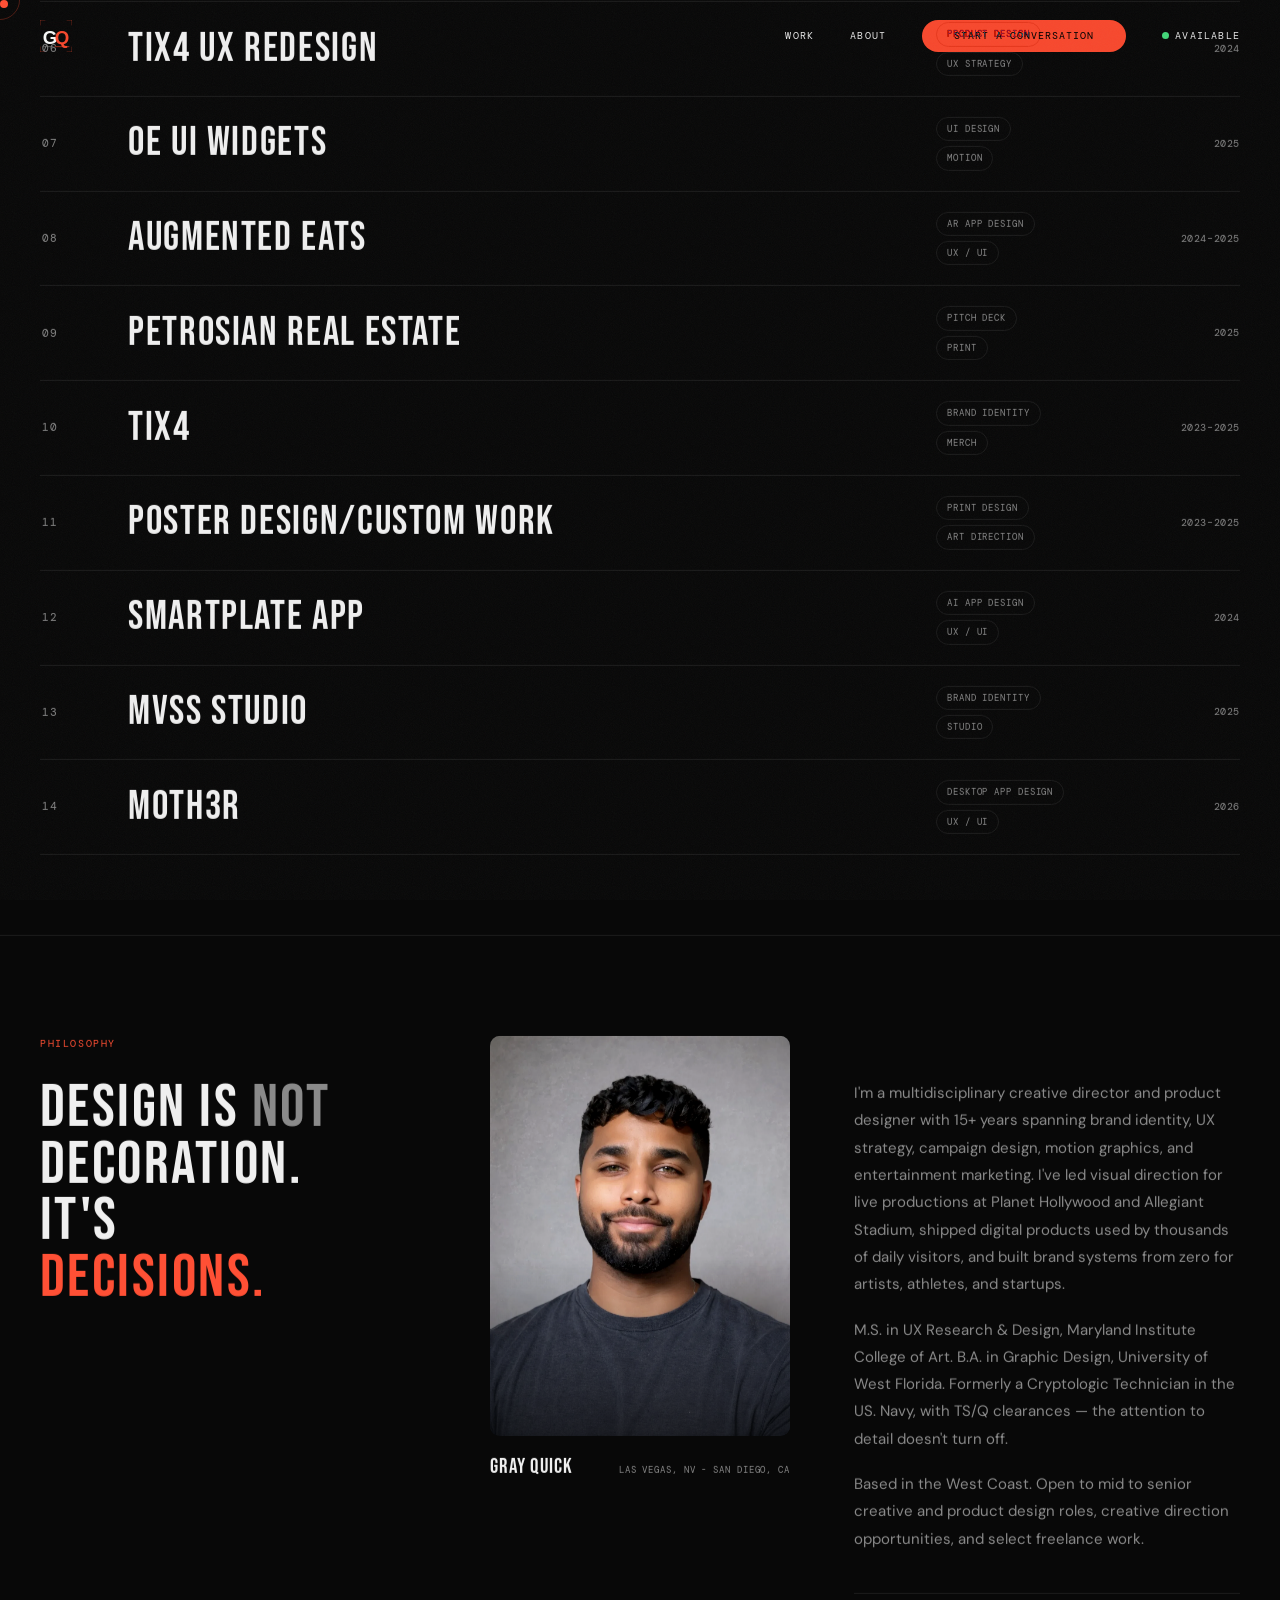
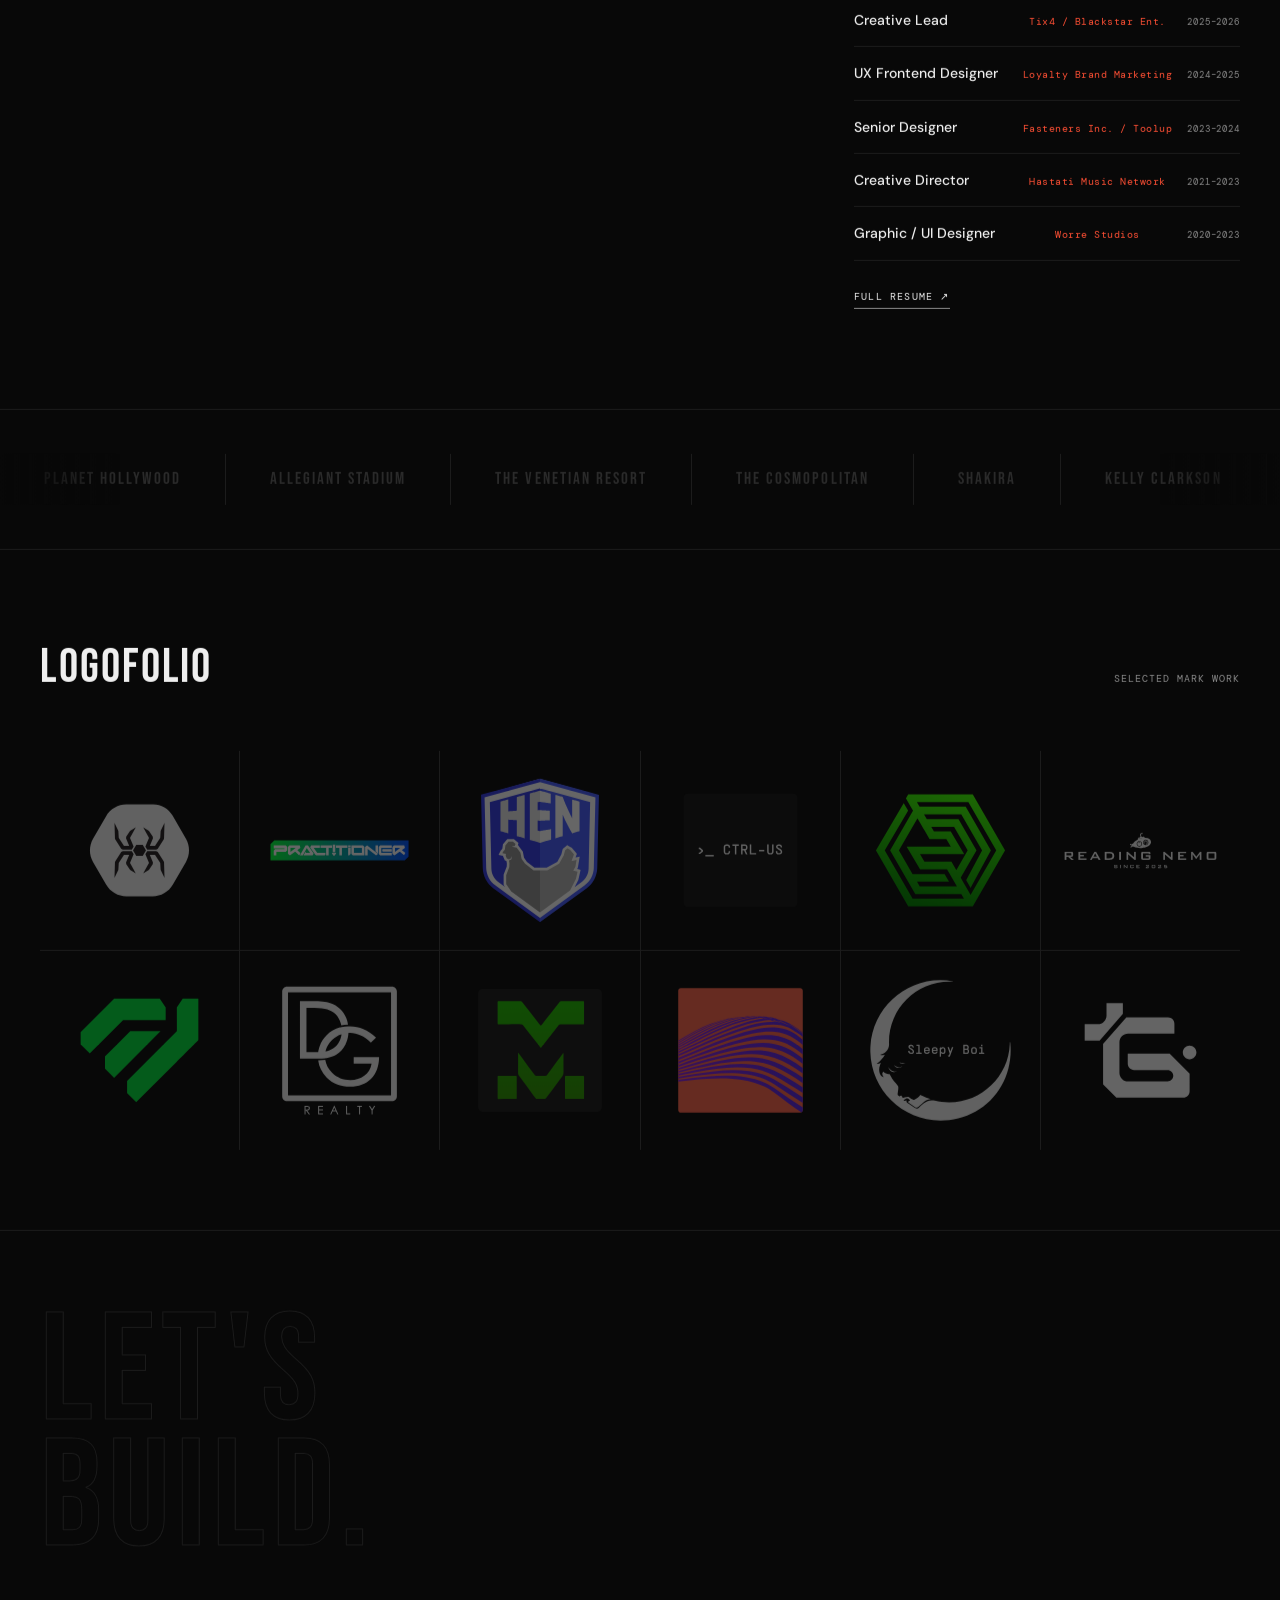
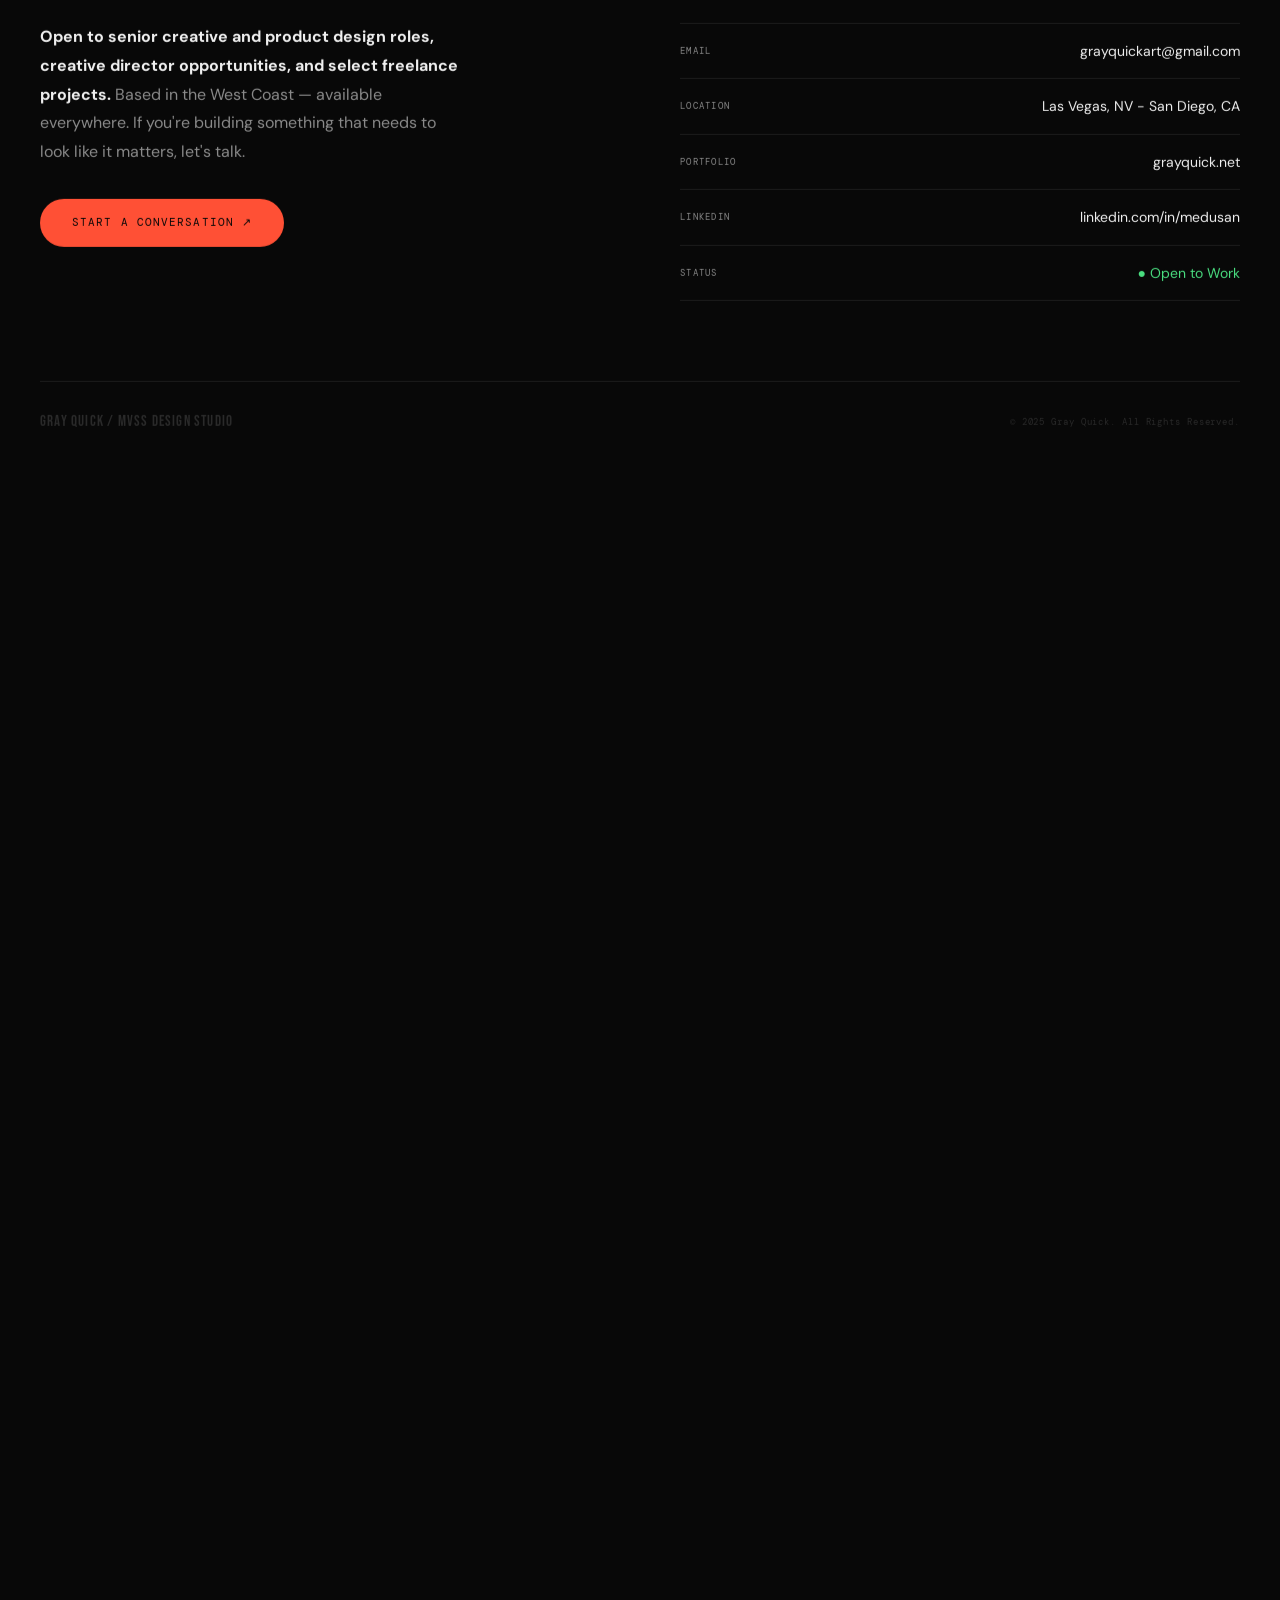
==== index.html @ 287cd8be "MOTH3R: add case study to UX/UI portfolio Adds MOTH3R (macOS desktop app, Electron + React) as work " ====
<!DOCTYPE html>
<html lang="en">

<head>
  <meta charset="UTF-8">
  <base href="/">
  <meta name="viewport" content="width=device-width, initial-scale=1.0">
  <title>Gray Quick — Product Designer · UX Strategy · Visual Systems</title>
  <meta name="description"
    content="Gray Quick is a multidisciplinary creative director and product designer based in Las Vegas. 15+ years building brand systems, digital experiences, and entertainment campaigns.">
  <meta property="og:title" content="Gray Quick — Product Designer · Creative Director">
  <meta property="og:description"
    content="Multidisciplinary creative director and product designer based in Las Vegas, NV - San Diego, CA. Brand systems, digital experiences, and entertainment campaigns.">
  <meta property="og:type" content="website">
  <meta property="og:url" content="https://grayquick.net/">
  <meta property="og:image" content="https://grayquick.net/assets/images/ogimage.png">
  <meta property="og:image:width" content="1200">
  <meta property="og:image:height" content="630">
  <meta name="twitter:card" content="summary_large_image">
  <meta name="twitter:image" content="https://grayquick.net/assets/images/ogimage.png">
  <script async src="https://t.contentsquare.net/uxa/74665bc162051.js"></script>
  <!-- Google tag (gtag.js) -->
  <script async src="https://www.googletagmanager.com/gtag/js?id=G-331PKQEN64"></script>
  <script>
    window.dataLayer = window.dataLayer || [];
    function gtag() { dataLayer.push(arguments); }
    gtag('js', new Date());
    gtag('config', 'G-331PKQEN64');
  </script>
  <link rel="preconnect" href="https://fonts.googleapis.com">
  <link rel="preconnect" href="https://fonts.gstatic.com" crossorigin>
  <link rel="preload" href="https://fonts.gstatic.com/s/bebasneue/v16/JTUSjIg69CK48gW7PXooxW5rygbi49c.woff2" as="font" type="font/woff2" crossorigin>
  <link rel="preload" href="https://fonts.gstatic.com/s/dmsans/v15/rP2Fp2ywxg089UriCZ2IHTWEBlw.woff2" as="font" type="font/woff2" crossorigin>
  <link rel="preload"
    href="https://fonts.googleapis.com/css2?family=Bebas+Neue&family=DM+Mono:wght@300;400;500&family=DM+Sans:opsz,wght@9..40,300;9..40,400;9..40,500&display=swap"
    as="style" onload="this.onload=null;this.rel='stylesheet'">
  <noscript>
    <link rel="stylesheet"
      href="https://fonts.googleapis.com/css2?family=Bebas+Neue&family=DM+Mono:wght@300;400;500&family=DM+Sans:opsz,wght@9..40,300;9..40,400;9..40,500&display=swap">
  </noscript>
  <link rel="stylesheet" href="styles.css">
  <link rel="icon" href="assets/favicon.svg" type="image/svg+xml">
</head>

<body>

  <img id="prev-img" alt="">
  <div id="cur"></div>
  <div id="cur-ring"></div>

  <nav>
    <img class="nav-logo" id="nav-logo" src="assets/gq-logo.svg" alt="GQ" width="40" height="32">
    <div class="nav-links">
      <a class="nav-link" id="nav-work" href="#works">Work</a>
      <a class="nav-link" id="nav-about" href="#about">About</a>
      <a class="c-btn-nav" href="/contact">Start a Conversation</a>
      <a class="nav-link" href="mailto:grayquickart@gmail.com"><span class="nav-dot"></span>Available</a>
    </div>
  </nav>

  <!-- scroll wrapper - JS will drive its transform on desktop -->
  <main id="scroll-wrap">

    <!-- ═══════════ HOME ═══════════ -->
    <div id="page-home" class="page active">

      <section id="hero">
        <div>
          <div class="hero-kicker"><span>The designer who works at brand level and product level — and makes them feel
              like one thing.</span></div>
          <h1
            style="position:absolute;width:1px;height:1px;padding:0;margin:-1px;overflow:hidden;clip:rect(0,0,0,0);white-space:nowrap;border:0">
            Gray Quick — Product Designer, UX Strategy, Visual Systems, NV - CA</h1>
          <div class="hero-name">
            <span class="hn-line"><span class="hn-inner d1">GRAY</span></span>
            <span class="hn-line"><span class="hn-inner d2">Q<span class="h-acc">U</span>ICK</span></span>
          </div>
        </div>
        <div class="hero-bottom">
          <div class="hero-desc">Most designers live on one side of the line — brand or product. I work both. 15 years
            building visual systems for Las Vegas and San Diego entertainment, shipping digital products used by thousands daily, and
            creating brand identities that hold from billboard to mobile screen. If the work needs to feel cohesive
            end-to-end, that's the specific problem I solve.</div>
          <div class="hero-stats">
            <div>
              <div class="hstat-n">50<span class="h-acc">+</span></div>
              <div class="hstat-l">Campaigns Shipped</div>
            </div>
            <div>
              <div class="hstat-n">TS<span class="h-acc">/</span>Q</div>
              <div class="hstat-l">Cleared · USN</div>
            </div>
            <div>
              <div class="hstat-n" style="font-size:26px;line-height:1.5">LAS VEGAS<br>SAN DIEGO</div>
              <div class="hstat-l">Nevada<br>California</div>
            </div>
          </div>
        </div>
        <div class="hero-scroll">
          <div class="scroll-line"></div>Scroll
        </div>
      </section>

      <section id="works">
        <div class="works-head">
          <h2
            style="position:absolute;width:1px;height:1px;padding:0;margin:-1px;overflow:hidden;clip:rect(0,0,0,0);white-space:nowrap;border:0">
            Selected Work</h2>
          <div class="works-label">Selected Work</div>
          <div class="works-count" id="works-count">[ 11 Projects — 2020 / 2025 ]</div>
        </div>
        <div class="work-tabs">
          <button class="work-tab active" data-filter="all">All</button>
          <button class="work-tab" data-filter="branding">Branding</button>
          <button class="work-tab" data-filter="ux-ui">UX / UI</button>
          <button class="work-tab" data-filter="graphic">Graphic Work</button>
          <button class="work-tab" data-filter="motion">Motion</button>
          <button class="work-tab" data-filter="social">Socials/Ads/Email</button>
        </div>
        <div class="work-list">
          <!-- HIDDEN: tix4 campaigns — WIP, re-enable when ready
      <div class="work-row" data-case="tix4" data-cat="graphic" data-img="assets/images/ux-ui/tix4_ticket_sales.webp">
        <div class="w-num">01</div><div class="w-title">TIX4 CAMPAIGNS</div>
        <div class="w-tags"><span class="w-tag">Campaign Design</span><span class="w-tag">Art Direction</span></div>
        <div class="w-year">2023–2025</div>
      </div>
      -->
          <div class="work-row" data-case="blackmvss" data-cat="branding"
            data-img="assets/images/branding/blackmvss/blackmvss-mockup-1.webp">
            <div class="w-num">02</div>
            <div class="w-title">BLACK MVSS</div>
            <div class="w-tags"><span class="w-tag">Brand Identity</span><span class="w-tag">Apparel</span></div>
            <div class="w-year">2025–2026</div>
          </div>
          <div class="work-row" data-case="practitioner" data-cat="branding"
            data-img="assets/images/branding/practitioner/practitioner-brand-board.webp">
            <div class="w-num">03</div>
            <div class="w-title">PRACTITIONER</div>
            <div class="w-tags"><span class="w-tag">Brand Identity</span><span class="w-tag">Motion</span></div>
            <div class="w-year">2025</div>
          </div>
          <div class="work-row" data-case="hen-collab" data-cat="branding"
            data-img="assets/images/branding/hen-collab/hen-collab-cover.webp">
            <div class="w-num">04</div>
            <div class="w-title">HEN-COLLAB</div>
            <div class="w-tags"><span class="w-tag">Brand Identity</span><span class="w-tag">Print</span></div>
            <div class="w-year">2024</div>
          </div>
          <div class="work-row" data-case="artist-epk" data-cat="graphic"
            data-img="assets/images/artist-epk/album-art/Hello_Ego_Flow.webp">
            <div class="w-num">05</div>
            <div class="w-title">ARTIST EPKs/ALBUM ART</div>
            <div class="w-tags"><span class="w-tag">Music Packaging</span><span class="w-tag">EPK Design</span></div>
            <div class="w-year">2023–2025</div>
          </div>
          <div class="work-row" data-case="tix4-ux" data-cat="ux-ui"
            data-img="assets/images/ux-ui/tix4ux/tix4-uxui-cover.webp">
            <div class="w-num">06</div>
            <div class="w-title">TIX4 UX REDESIGN</div>
            <div class="w-tags"><span class="w-tag">Product Design</span><span class="w-tag">UX Strategy</span></div>
            <div class="w-year">2024</div>
          </div>
          <div class="work-row" data-case="0e-widgets" data-cat="ux-ui"
            data-img="assets/images/ux-ui/0e-widgets/0e-widgets-mockup.webp">
            <div class="w-num">07</div>
            <div class="w-title">0E UI WIDGETS</div>
            <div class="w-tags"><span class="w-tag">UI Design</span><span class="w-tag">Motion</span></div>
            <div class="w-year">2025</div>
          </div>
          <div class="work-row" data-case="ux-ui" data-cat="ux-ui"
            data-img="assets/images/ux-ui/ae-dining/ae-cover.webp">
            <div class="w-num">08</div>
            <div class="w-title">AUGMENTED EATS</div>
            <div class="w-tags"><span class="w-tag">AR App Design</span><span class="w-tag">UX / UI</span></div>
            <div class="w-year">2024–2025</div>
          </div>
          <div class="work-row" data-case="real-estate" data-cat="graphic"
            data-img="assets/images/real-estate/petrosian-cover.webp">
            <div class="w-num">09</div>
            <div class="w-title">PETROSIAN REAL ESTATE</div>
            <div class="w-tags"><span class="w-tag">Pitch Deck</span><span class="w-tag">Print</span></div>
            <div class="w-year">2025</div>
          </div>
          <div class="work-row" data-case="tix4branding" data-cat="branding"
            data-img="assets/images/branding/TIX4/tix4_cover.webp">
            <div class="w-num">10</div>
            <div class="w-title">TIX4</div>
            <div class="w-tags"><span class="w-tag">Brand Identity</span><span class="w-tag">Merch</span></div>
            <div class="w-year">2023–2025</div>
          </div>
          <div class="work-row" data-case="posterdesign" data-cat="graphic"
            data-img="assets/images/posters/bahaus_posterDesign.webp">
            <div class="w-num">11</div>
            <div class="w-title">POSTER DESIGN/CUSTOM WORK</div>
            <div class="w-tags"><span class="w-tag">Print Design</span><span class="w-tag">Art Direction</span></div>
            <div class="w-year">2023–2025</div>
          </div>
          <div class="work-row" data-case="smartplate" data-cat="ux-ui"
            data-img="assets/images/ux-ui/smartplate/smartplate-cover.webp">
            <div class="w-num">12</div>
            <div class="w-title">SMARTPLATE APP</div>
            <div class="w-tags"><span class="w-tag">AI App Design</span><span class="w-tag">UX / UI</span></div>
            <div class="w-year">2024</div>
          </div>
          <div class="work-row" data-case="mvss-studio" data-cat="branding"
            data-img="assets/images/branding/mvss/mvss-studio-cover.webp">
            <div class="w-num">13</div>
            <div class="w-title">MVSS STUDIO</div>
            <div class="w-tags"><span class="w-tag">Brand Identity</span><span class="w-tag">Studio</span></div>
            <div class="w-year">2025</div>
          </div>
          <div class="work-row" data-case="moth3r" data-cat="ux-ui"
            data-img="assets/images/ux-ui/moth3r/moth3r-cover.webp">
            <div class="w-num">14</div>
            <div class="w-title">MOTH3R</div>
            <div class="w-tags"><span class="w-tag">Desktop App Design</span><span class="w-tag">UX / UI</span></div>
            <div class="w-year">2026</div>
          </div>
        </div>

        <!-- MOTION GALLERY -->
        <div id="motion-gallery" class="tab-gallery hidden">
          <video class="tg-item" src="assets/video/blackmvss_Showcase.mp4" muted loop playsinline
            preload="none"></video>
          <video class="tg-item" src="assets/video/Distorted-Logo-Practitioner.mp4" muted loop playsinline
            preload="none"></video>
          <video class="tg-item" src="assets/video/ryanxmario_landscape.mp4" muted loop playsinline
            preload="none"></video>
          <video class="tg-item" src="assets/video/0e-widgets-motion.mp4" muted loop playsinline preload="none"></video>
          <video class="tg-item" src="assets/video/rickMartin.mp4" muted loop playsinline preload="none"></video>
          <video class="tg-item" src="assets/video/boyz2men (1).mp4" muted loop playsinline preload="none"></video>
          <video class="tg-item" src="assets/video/Beyonce (1).mp4" muted loop playsinline preload="none"></video>
          <video class="tg-item" src="assets/video/andrewDice (1).mp4" muted loop playsinline preload="none"></video>
          <video class="tg-item" src="assets/video/BTR (1).mp4" muted loop playsinline preload="none"></video>
          <video class="tg-item" src="assets/video/F1.mp4" muted loop playsinline preload="none"></video>
          <video class="tg-item" src="assets/video/O.mp4" muted loop playsinline preload="none"></video>
          <video class="tg-item" src="assets/video/wandaSykes.mp4" muted loop playsinline preload="none"></video>
          <video class="tg-item" src="assets/video/Mayhem.mp4" muted loop playsinline preload="none"></video>
          <video class="tg-item" src="assets/video/fatBurger.mp4" muted loop playsinline preload="none"></video>
          <video class="tg-item" src="assets/video/marcAnthony (1).mp4" muted loop playsinline preload="none"></video>
          <video class="tg-item" src="assets/video/blakeShelton (1).mp4" muted loop playsinline preload="none"></video>

        </div>

        <!-- SOCIAL GALLERY -->
        <div id="social-gallery" class="tab-gallery hidden">
          <img class="tg-item" src="assets/images/social/ryan-garcia-mario-barrios.webp" alt="Ryan x Mario"
            loading="lazy">
          <img class="tg-item" src="assets/images/social/toolup-1.webp" alt="toolup" loading="lazy">
          <img class="tg-item" src="assets/images/social/UNLV_social.webp" alt="UNLV" loading="lazy">
          <img class="tg-item" src="assets/images/social/BFC 4.webp" alt="BFC 4" loading="lazy">
          <img class="tg-item" src="assets/images/social/female_shred_innosup.webp" alt="Female Shred Innosups"
            loading="lazy">
          <img class="tg-item" src="assets/images/social/TUP-Free-20V-Battery-with-Select-Tools.webp"
            alt="Free 20V Battery with Select Tools" loading="lazy">
          <img class="tg-item" src="assets/images/social/innospresso_9-16.webp" alt="Innospresso Ad1" loading="lazy">
          <img class="tg-item" src="assets/images/social/TUP-TURKEY DAY.webp" alt="Toolup Turkey Day" loading="lazy">
          <img class="tg-item" src="assets/images/social/ASDW.webp" alt="ASDW" loading="lazy">
          <img class="tg-item" src="assets/images/social/BOLV.webp" alt="Best of Las Vegas" loading="lazy">
          <img class="tg-item" src="assets/images/social/caneloCrawford.webp" alt="Canelo Crawford" loading="lazy">
          <img class="tg-item" src="assets/images/social/hannahBerner.webp" alt="Hannah Berner" loading="lazy">
          <img class="tg-item" src="assets/images/social/raiders (1).webp" alt="Raiders" loading="lazy">
          <img class="tg-item" src="assets/images/social/lennyKravitz.webp" alt="Lenny Kravitz" loading="lazy">

        </div>

      </section>

      <section id="about">
        <div class="about-grid">
          <!-- LEFT: manifesto -->
          <div class="a-left reveal">
            <h2
              style="position:absolute;width:1px;height:1px;padding:0;margin:-1px;overflow:hidden;clip:rect(0,0,0,0);white-space:nowrap;border:0">
              About Gray Quick</h2>
            <div class="a-label">Philosophy</div>
            <div class="a-manifesto">DESIGN IS <span class="dim">NOT</span><br>DECORATION.<br>IT'S<br><span
                class="acc">DECISIONS.</span></div>
          </div>
          <!-- CENTER: photo -->
          <div class="a-photo-col reveal">
            <div class="a-photo-wrap">
              <img src="assets/images/gray.webp" alt="Gray Quick" loading="lazy" width="300" height="400">
            </div>
            <div class="a-photo-meta">
              <div class="a-photo-name">GRAY QUICK</div>
              <div class="a-photo-loc">Las Vegas, NV - San Diego, CA</div>
            </div>
          </div>
          <!-- RIGHT: bio + exp -->
          <div class="a-right reveal">
            <div class="a-body">
              <p>I'm a multidisciplinary creative director and product designer with 15+ years spanning brand identity,
                UX strategy, campaign design, motion graphics, and entertainment marketing. I've led visual direction
                for live productions at Planet Hollywood and Allegiant Stadium, shipped digital products used by
                thousands of daily visitors, and built brand systems from zero for artists, athletes, and startups.</p>
              <p>M.S. in UX Research &amp; Design, Maryland Institute College of Art. B.A. in Graphic Design, University
                of West Florida. Formerly a Cryptologic Technician in the US. Navy, with TS/Q clearances — the attention
                to detail doesn't turn off.</p>
              <p>Based in the West Coast. Open to mid to senior creative and product design roles, creative direction
                opportunities, and select freelance work.</p>
            </div>
            <div class="exp-list">
              <div class="exp-row">
                <div class="er-role">Creative Lead</div>
                <div class="er-co">Tix4 / Blackstar Ent.</div>
                <div class="er-yr">2025–2026</div>
              </div>
              <div class="exp-row">
                <div class="er-role">UX Frontend Designer</div>
                <div class="er-co">Loyalty Brand Marketing</div>
                <div class="er-yr">2024–2025</div>
              </div>
              <div class="exp-row">
                <div class="er-role">Senior Designer</div>
                <div class="er-co">Fasteners Inc. / Toolup</div>
                <div class="er-yr">2023–2024</div>
              </div>
              <div class="exp-row">
                <div class="er-role">Creative Director</div>
                <div class="er-co">Hastati Music Network</div>
                <div class="er-yr">2021–2023</div>
              </div>
              <div class="exp-row">
                <div class="er-role">Graphic / UI Designer</div>
                <div class="er-co">Worre Studios</div>
                <div class="er-yr">2020–2023</div>
              </div>
            </div>
            <a class="resume-link" href="assets/GrayQuick_Resume.pdf" target="_blank">Full Resume ↗</a>
          </div>
        </div>
      </section>

      <section id="brands">
        <div class="brand-wrap">
          <div class="brand-track">
            <div class="brand-item">PLANET HOLLYWOOD</div>
            <div class="brand-item">ALLEGIANT STADIUM</div>
            <div class="brand-item">THE VENETIAN RESORT</div>
            <div class="brand-item">THE COSMOPOLITAN</div>
            <div class="brand-item">SHAKIRA</div>
            <div class="brand-item">KELLY CLARKSON</div>
            <div class="brand-item">CIRQUE DU SOLEIL</div>
            <div class="brand-item">BUJU BANTON</div>
            <div class="brand-item">PH LIVE</div>
            <div class="brand-item">POPFIT</div>
            <div class="brand-item">VICI MEDIA</div>
            <div class="brand-item">PLANET HOLLYWOOD</div>
            <div class="brand-item">ALLEGIANT STADIUM</div>
            <div class="brand-item">THE VENETIAN RESORT</div>
            <div class="brand-item">THE COSMOPOLITAN</div>
            <div class="brand-item">SHAKIRA</div>
            <div class="brand-item">KELLY CLARKSON</div>
            <div class="brand-item">CIRQUE DU SOLEIL</div>
            <div class="brand-item">BUJU BANTON</div>
            <div class="brand-item">PH LIVE</div>
            <div class="brand-item">POPFIT</div>
            <div class="brand-item">VICI MEDIA</div>
          </div>
        </div>
      </section>

      <section id="logofolio">
        <div class="logo-head">
          <div class="logo-head-t">LOGOFOLIO</div>
          <div class="logo-head-s">Selected Mark Work</div>
        </div>
        <div class="logo-grid">
          <div class="logo-cell"><img src="assets/images/logos/blackmvss.svg" alt="Black MVSS" loading="lazy"
              onerror="this.outerHTML='<span class=&quot;logo-fb&quot;>BLACK MVSS</span>'"></div>
          <div class="logo-cell"><img src="assets/images/logos/practitioner-logo.svg" alt="Practitioner" loading="lazy"
              onerror="this.outerHTML='<span class=&quot;logo-fb&quot;>PRACTITIONER</span>'"></div>
          <div class="logo-cell"><img src="assets/images/logos/hen.svg" alt="HEN" loading="lazy"
              onerror="this.outerHTML='<span class=&quot;logo-fb&quot;>HEN</span>'"></div>
          <div class="logo-cell"><img src="assets/images/logos/ctrl-us.svg" alt="CTRL-US" loading="lazy"
              onerror="this.outerHTML='<span class=&quot;logo-fb&quot;>CTRL-US</span>'"></div>
          <div class="logo-cell"><img src="assets/images/logos/zeroeden.svg" alt="Zer0 Eden" loading="lazy"
              onerror="this.outerHTML='<span class=&quot;logo-fb&quot;>ZER0 EDEN</span>'"></div>
          <div class="logo-cell"><img src="assets/images/logos/reading-nemo.svg" alt="Reading Nemo" loading="lazy"
              onerror="this.outerHTML='<span class=&quot;logo-fb&quot;>READING NEMO</span>'"></div>
          <div class="logo-cell"><img src="assets/images/logos/masive_brandmark_green.svg" alt="MVSS Studio"
              loading="lazy" onerror="this.outerHTML='<span class=&quot;logo-fb&quot;>MVSS STUDIO</span>'"></div>
          <div class="logo-cell"><img src="assets/images/logos/dg-realty.svg" alt="DG Realty" loading="lazy"
              onerror="this.outerHTML='<span class=&quot;logo-fb&quot;>DG REALTY</span>'"></div>
          <div class="logo-cell"><img src="assets/images/logos/masive.svg" alt="Masive" loading="lazy"
              onerror="this.outerHTML='<span class=&quot;logo-fb&quot;>MASIVE</span>'"></div>
          <div class="logo-cell"><img src="assets/images/logos/abelton-lessons.svg" alt="Abelton Lessons" loading="lazy"
              onerror="this.outerHTML='<span class=&quot;logo-fb&quot;>ABELTON</span>'"></div>
          <div class="logo-cell"><img src="assets/images/logos/sleepyboi.svg" alt="Sleepy Boi" loading="lazy"
              onerror="this.outerHTML='<span class=&quot;logo-fb&quot;>SLEEPY BOI</span>'"></div>
          <div class="logo-cell"><img src="assets/images/logos/g-logo.svg" alt="G Logo" loading="lazy"
              onerror="this.outerHTML='<span class=&quot;logo-fb&quot;>G</span>'"></div>
        </div>
      </section>

      <section id="contact">
        <div class="contact-super">LET'S<br>BUILD.</div>
        <div class="contact-grid">
          <div>
            <div class="c-lede"><strong>Open to senior creative and product design roles, creative director
                opportunities, and select freelance projects.</strong> Based in the West Coast — available everywhere. If
              you're building something that needs to look like it matters, let's talk.</div>
            <a class="c-btn" href="/contact">Start a Conversation ↗</a>
          </div>
          <div>
            <ul class="info-list">
              <li class="info-item"><span class="info-lbl">Email</span><a class="info-val"
                  href="mailto:grayquickart@gmail.com">grayquickart@gmail.com</a></li>
              <li class="info-item"><span class="info-lbl">Location</span><span class="info-val">Las Vegas, NV - San Diego, CA</span>
              </li>
              <li class="info-item"><span class="info-lbl">Portfolio</span><a class="info-val"
                  href="https://www.grayquick.net" target="_blank">grayquick.net</a></li>
              <li class="info-item"><span class="info-lbl">LinkedIn</span><a class="info-val"
                  href="https://linkedin.com/in/medusan" target="_blank">linkedin.com/in/medusan</a></li>
              <li class="info-item"><span class="info-lbl">Status</span><span class="info-val avail">● Open to
                  Work</span></li>
            </ul>
          </div>
        </div>
        <div class="footer-bar">
          <div class="footer-sig">GRAY QUICK / MVSS DESIGN STUDIO</div>
          <div class="footer-copy">© 2025 Gray Quick. All Rights Reserved.</div>
        </div>
      </section>

    </div><!-- /page-home -->

    <!-- ═══════════ CASE STUDY ═══════════ -->
    <div id="page-cs" class="page">
      <div class="cs-back" id="cs-back">← Back to Work</div>
      <div id="cs-content"></div>
    </div>

  </main><!-- /scroll-wrap -->

  <div id="lightbox" class="lightbox hidden">
    <div class="lb-backdrop"></div>
    <button class="lb-close">&#x2715;</button>
    <img class="lb-img" src="" alt="">
  </div>

  <script>
    (function () {
      'use strict';

      /* ── LERP ── */
      var lerp = function (a, b, t) { return a + (b - a) * t; };

      /* ── SMOOTH SCROLL (desktop only, drives #scroll-wrap) ── */
      var sy = 0, ty = 0, smoothEnabled = false;

      if (window.innerWidth > 900) {
        smoothEnabled = true;
        document.body.style.overflow = 'hidden';
        document.body.style.position = 'fixed';
        document.body.style.width = '100%';
        document.body.style.height = '100%';

        // Replace body overflow approach with a phantom height on html
        document.body.style.position = '';
        document.body.style.overflow = 'hidden';
        document.documentElement.style.overflow = 'hidden';

        var phantom = document.createElement('div');
        phantom.id = 'ph';
        phantom.style.cssText = 'position:fixed;top:0;left:0;width:1px;pointer-events:none;visibility:hidden';
        document.body.appendChild(phantom);

        // Use a dedicated scroll container instead
        // Simpler: just intercept wheel + touch events
        var swrap = document.getElementById('scroll-wrap');
        swrap.style.position = 'fixed';
        swrap.style.top = '0';
        swrap.style.left = '0';
        swrap.style.right = '0';
        swrap.style.willChange = 'transform';

        var ro = new ResizeObserver(function () {
          document.body.style.height = swrap.scrollHeight + 'px';
        });
        ro.observe(swrap);
        document.body.style.overflow = '';
        document.documentElement.style.overflow = '';

        window.addEventListener('scroll', function () {
          ty = window.scrollY;
        }, { passive: true });

        window.resetScroll = function () {
          ty = 0; sy = 0;
          swrap.style.transform = 'translateY(0px)';
          window.scrollTo(0, 0);
        };

        (function tick() {
          sy = lerp(sy, ty, 0.12);
          if (Math.abs(sy - ty) < 0.08) sy = ty;
          swrap.style.transform = 'translateY(' + (-sy) + 'px)';
          revealCheck(sy);
          requestAnimationFrame(tick);
        })();

      } else {
        window.addEventListener('scroll', function () { revealCheck(0); }, { passive: true });
      }

      /* ── CURSOR ── */
      var cur = document.getElementById('cur');
      var ring = document.getElementById('cur-ring');
      var mx = 0, my = 0, rx = 0, ry = 0;

      document.addEventListener('mousemove', function (e) {
        mx = e.clientX; my = e.clientY;
        cur.style.transform = 'translate3d(' + (mx - 4) + 'px,' + (my - 4) + 'px,0)';
      });

      (function ringTick() {
        rx = lerp(rx, mx, 0.18); ry = lerp(ry, my, 0.18);
        ring.style.transform = 'translate3d(' + (rx - 20) + 'px,' + (ry - 20) + 'px,0)';
        requestAnimationFrame(ringTick);
      })();

      function addBigCursor(el) {
        el.addEventListener('mouseenter', function () { cur.classList.add('big'); });
        el.addEventListener('mouseleave', function () { cur.classList.remove('big'); });
      }

      /* ── FLOATING PREVIEW ── */
      var pi = document.getElementById('prev-img');

      document.querySelectorAll('.work-row[data-img]').forEach(function (row) {
        row.addEventListener('mouseenter', function () {
          pi.src = row.dataset.img;
          pi.classList.add('vis');
        });
        row.addEventListener('mouseleave', function () {
          pi.classList.remove('vis');
        });
        row.addEventListener('mousemove', function (e) {
          pi.style.left = (e.clientX + 32) + 'px';
          pi.style.top = (e.clientY - 80) + 'px';
        });
        addBigCursor(row);
      });

      /* ── WORK ROW CLICK ── */
      document.querySelectorAll('.work-row[data-case]').forEach(function (row) {
        row.addEventListener('click', function () {
          gtag('event', 'select_content', {
            content_type: 'case_study',
            content_id: row.dataset.case
          });
          openCase(row.dataset.case);
        });
      });

      /* ── NAV ── */
      document.getElementById('nav-logo').addEventListener('click', function () {
        gtag('event', 'nav_click', { link: 'logo' });
        showHome();
      });
      document.getElementById('nav-work').addEventListener('click', function (e) {
        e.preventDefault();
        gtag('event', 'nav_click', { link: 'work' });
        var onHome = document.getElementById('page-home').classList.contains('active');
        if (!onHome) {
          showHome();
          setTimeout(function () { window.scrollTo({ top: document.getElementById('works').offsetTop, behavior: 'smooth' }); }, 300);
        } else {
          window.scrollTo({ top: document.getElementById('works').offsetTop, behavior: 'smooth' });
        }
      });
      document.getElementById('nav-about').addEventListener('click', function (e) {
        e.preventDefault();
        gtag('event', 'nav_click', { link: 'about' });
        var onHome = document.getElementById('page-home').classList.contains('active');
        if (!onHome) {
          showHome();
          setTimeout(function () { window.scrollTo({ top: document.getElementById('about').offsetTop, behavior: 'smooth' }); }, 300);
        } else {
          window.scrollTo({ top: document.getElementById('about').offsetTop, behavior: 'smooth' });
        }
      });
      document.querySelector('a[href^="mailto"]').addEventListener('click', function () {
        gtag('event', 'nav_click', { link: 'email_available' });
      });
      document.getElementById('cs-back').addEventListener('click', function () {
        gtag('event', 'nav_click', { link: 'back_to_work' });
        goBack();
      });

      document.querySelectorAll('.c-btn, .c-btn-nav').forEach(function (btn) {
        btn.addEventListener('click', function () {
          gtag('event', 'contact_click', { link_text: btn.textContent.trim() });
        });
      });

      /* ── WORK TABS ── */
      var worksCount = document.getElementById('works-count');
      var workList = document.querySelector('.work-list');
      var motionGallery = document.getElementById('motion-gallery');
      var socialGallery = document.getElementById('social-gallery');
      var galleryFilters = ['motion', 'social'];

      function updateWorksCount(filter) {
        var count = 0;
        document.querySelectorAll('.work-row').forEach(function (row) {
          if (filter === 'all' || (row.dataset.cat && row.dataset.cat.split(' ').indexOf(filter) !== -1)) count++;
        });
        worksCount.textContent = '[ ' + count + ' Project' + (count !== 1 ? 's' : '') + ' — 2020 / 2025 ]';
      }

      document.querySelectorAll('.work-tab').forEach(function (tab) {
        tab.addEventListener('click', function () {
          document.querySelectorAll('.work-tab').forEach(function (t) { t.classList.remove('active'); });
          tab.classList.add('active');
          var filter = tab.dataset.filter;
          gtag('event', 'filter_portfolio', { filter_value: filter });

          if (galleryFilters.indexOf(filter) !== -1) {
            // gallery mode — hide work list, hide count, show correct gallery
            workList.classList.add('hidden');
            worksCount.style.visibility = 'hidden';
            motionGallery.classList.add('hidden');
            socialGallery.classList.add('hidden');
            if (filter === 'motion') {
              motionGallery.classList.remove('hidden');
              motionGallery.querySelectorAll('video').forEach(function (v) {
                if (v.paused) v.play();
              });
            }
            if (filter === 'social') socialGallery.classList.remove('hidden');
          } else {
            // list mode — show work list, filter rows, update count
            workList.classList.remove('hidden');
            worksCount.style.visibility = 'visible';
            motionGallery.classList.add('hidden');
            socialGallery.classList.add('hidden');
            document.querySelectorAll('.work-row').forEach(function (row) {
              if (filter === 'all' || (row.dataset.cat && row.dataset.cat.split(' ').indexOf(filter) !== -1)) {
                row.classList.remove('hidden');
              } else {
                row.classList.add('hidden');
              }
            });
            updateWorksCount(filter);
          }
        });
      });

      /* ── REVEAL ── */
      function revealCheck(scrollY) {
        var vh = window.innerHeight;
        document.querySelectorAll('.reveal:not(.in)').forEach(function (el) {
          if (el.getBoundingClientRect().top < vh * 0.9) el.classList.add('in');
        });
        document.querySelectorAll('.work-row:not(.in)').forEach(function (el, i) {
          if (el.getBoundingClientRect().top < vh * 0.9) {
            setTimeout(function () { el.classList.add('in'); }, i * 50);
          }
        });
      }
      setTimeout(function () { revealCheck(0); }, 300);

      /* ── ROUTING ── */
      function showHome() {
        document.getElementById('page-home').classList.add('active');
        document.getElementById('page-cs').classList.remove('active');
        window.scrollTo(0, 0);
        if (window.resetScroll) window.resetScroll();
        history.pushState({ view: 'home' }, '', '/');
        gtag('event', 'page_view', {
          page_title: 'Gray Quick — Home',
          page_location: window.location.origin + '/',
          page_path: '/'
        });
        setTimeout(function () { revealCheck(0); }, 150);
      }

      function goBack() {
        showHome();
        setTimeout(function () {
          window.scrollTo({ top: document.getElementById('works').offsetTop, behavior: 'smooth' });
        }, 120);
      }

      window.addEventListener('popstate', function (e) {
        var state = e.state;
        if (state && state.case) {
          openCase(state.case, true);
        } else {
          var pg = document.getElementById('page-cs');
          if (pg.classList.contains('active')) showHome();
        }
      });

      /* ── CASE STUDY DATA ── */
      var CS = {
        'tix4': {
          cat: 'Campaign Design / Entertainment Marketing', title: 'TIX4\nCAMPAIGNS',
          meta: [{ l: 'Role', v: 'Creative Lead' }, { l: 'Client', v: 'Tix4 / Blackstar Entertainment' }, { l: 'Year', v: '2023–2025' }, { l: 'Deliverables', v: 'Campaign Design, Digital Ads, Social, Print, Signage' }],
          hero: 'assets/images/ux-ui/tix4_ticket_sales.webp',
          intro: ["The challenge at Tix4 wasn't just designing campaign assets — it was building a visual language for a revolving door of Las Vegas headliners with zero turnaround time and zero brand inconsistency tolerated.", "Kelly Clarkson, Cirque du Soleil, Buju Banton, Prince tribute shows — each act came with its own equity, its own audience, and its own visual expectations. My job was to honor all of that while keeping every campaign unmistakably Tix4."],
          tags: ['Campaign Posters', 'Digital Ads — Static + Animated', 'Social Content', 'Email Headers', 'Print Collateral', 'Event Signage', 'Platform UI Design'],
          body: ["I built a system, not a stack of one-offs. A modular campaign framework that could flex from a full billboard to a social story without losing hierarchy or impact. Red stayed the anchor. Typography adapted per show. Every asset was designed to convert, not just look good.", "As Creative Lead I owned everything from initial concept to final delivery — working directly with talent teams, venue partners, and the booking platform to ensure visual and functional alignment. The site redesign ran parallel to campaign output, tightening the live booking experience for thousands of daily visitors."],
          galleries: [{ c: 'g1', imgs: ['assets/images/ux-ui/tix4_ticket_sales.webp'] }, { c: 'g2', imgs: ['assets/images/branding/TIX4/tix4_cover.webp', 'assets/images/branding/TIX4/tix4_mockups.webp'] }, { c: 'g2', imgs: ['assets/images/branding/TIX4/tix4_logo.webp', 'assets/images/ux-ui/tix4_ticket_sales.webp'] }],
          impact: 'Platform used by thousands of visitors daily. Led visual direction for 20+ major Las Vegas productions including Allegiant Stadium, Planet Hollywood, and PH Live.',
          next: 'blackmvss', nextT: 'BLACK MVSS'
        },
        'blackmvss': {
          cat: 'Brand Identity / Apparel Design', title: 'BLACK\nMVSS',
          meta: [{ l: 'Role', v: 'Brand Creator / Creative Director' }, { l: 'Type', v: 'Personal Brand / TikTok Shop' }, { l: 'Year', v: '2024–2025' }, { l: 'Deliverables', v: 'Full Brand System, Custom Typography, Apparel, Strategy' }],
          hero: 'assets/images/branding/blackmvss/blackmvss-mockup-1.webp',
          intro: ["Black MVSS started as a name and a feeling — dark, athletic, uncompromising. I built the whole thing from zero: the wordmark with its custom V letterform, the geometric hex spider icon, the complete style guide, the brand copy, the TikTok Shop strategy, and the alt-athletic community positioning that makes it mean something.", "This isn't streetwear trying to look goth. It's gothic athleticwear built for people who train hard and live darker. Every decision reflects that."],
          tags: ['Full Brand Identity System', 'Custom Wordmark / V Letterform', 'Geometric Hex Spider Icon', 'Style Guide', 'Brand Deck', 'Apparel Mockups', 'TikTok Shop Strategy'],
          body: ["The BLACK.MVSS wordmark is the centerpiece: a custom V letterform designed to read aggressive without losing legibility at small sizes. The geometric hex spider icon operates as a secondary mark for apparel tags, embossing, and merch. Together they form a system that works on a hang tag as well as a billboard.", "TikTok Shop strategy was built in parallel with the identity — the brand voice, the content pillars, the drop cadence. Identity and commerce were designed together, not bolted on after the fact. The brand has to work as a business before it works as an aesthetic."],
          galleries: [{ c: 'g2', imgs: ['assets/images/branding/blackmvss/blackmvss-custom-type.webp', 'assets/images/branding/blackmvss/blackmvss-mockup-2.webp'] }, { c: 'g3', imgs: ['assets/images/branding/blackmvss/blackmvss-style-guide.webp', 'assets/images/branding/blackmvss/BLK-MASS-StyleGuide-2.webp', 'assets/images/branding/blackmvss/BLK-MASS-StyleGuide-3.webp'] }],
          video: 'assets/video/blackmvss_Showcase.mp4',
          impact: 'Active brand in development. TikTok Shop listing in progress. Identity system fully documented and production-ready at blackmvss.com.',
          next: 'practitioner', nextT: 'PRACTITIONER'
        },
        'practitioner': {
          cat: 'Brand Identity / Visual Design / Motion Design', title: 'PRAC-\nTITIONER',
          meta: [{ l: 'Role', v: 'Brand Identity / Motion Designer' }, { l: 'Type', v: 'Client Work' }, { l: 'Year', v: '2025' }, { l: 'Deliverables', v: 'Logo System, Style Guide, Motion, Mockups' }],
          hero: 'assets/images/branding/practitioner/practitioner-brand-board.webp',
          intro: ["Practitioner needed a brand that felt like a tool professionals actually trust — precise, technical, forward. The diamond mark isn't decorative; it's structural. The spectrum gradient signals range without being vague. Tech Grotesque keeps everything grounded in utility.", "The motion extension took the static identity and gave it energy. The glowing green neon lightbox mockup became the signature visual — a single frame that communicates the brand's entire promise."],
          tags: ['Logo System', 'Color & Type Specification', 'Brand Board', 'Style Guide PDF', 'Motion Design', 'Mockups'],
          body: ["That neon visual came directly from the motion work. It wasn't planned as a hero image — it emerged from the animation explorations and was strong enough to anchor the entire brand presentation. That's what happens when motion is built into the identity process instead of added at the end.", "The spectrum gradient is the brand's most flexible asset. Applied conservatively in the style guide, liberally in motion, and precisely in print. The full system is tight enough to restrict and flexible enough to grow."],
          galleries: [{ c: 'g1', imgs: ['assets/images/branding/practitioner/practitioner-brand-board.webp'] }, { c: 'g2', imgs: ['assets/images/artist-epk/mockups/practitioner-mockup-1.webp', 'assets/images/artist-epk/mockups/practitioner-mockup-2.webp'] }, { c: 'g1', imgs: ['assets/images/artist-epk/mockups/Practitioner_badge.webp'] }],
          video: 'assets/video/Distorted-Logo-Practitioner.mp4',
          impact: 'Full brand system delivered and in active use. Motion assets deployed across social and digital presentations.',
          next: 'hen-collab', nextT: 'HEN-COLLAB'
        },
        'hen-collab': {
          cat: 'Brand Identity / Print Design', title: 'HEN-\nCOLLAB',
          meta: [{ l: 'Role', v: 'Brand Identity Designer' }, { l: 'Type', v: 'Client Work' }, { l: 'Year', v: '2024' }, { l: 'Deliverables', v: 'Full Brand PDF, Logo System, Apparel Mockups' }],
          hero: 'assets/images/branding/hen-collab/hen-collab-cover.webp',
          intro: ["HEN-Collab needed a brand that could live on apparel without trying too hard. The hen icon is the emotional core — approachable but built with real precision. Just Sans keeps it clean. The blue palette sits in that rare zone between corporate-trustworthy and genuinely cool.", "The brief was deceptively simple. The execution required careful restraint."],
          tags: ['Full Brand PDF', 'Logo System', 'Color & Type Specification', 'Apparel Mockups', 'Merch Direction'],
          body: ["The merch mockups weren't an afterthought — they were the proof of concept. Every decision filtered through that test: does this hold on fabric? Does the icon read at embroidery scale? Does the blue feel premium or cheap when printed?", "The hen icon works because it doesn't over-explain. Recognizable without being literal, memorable without being loud. It passed every test."],
          galleries: [{ c: 'g2', imgs: ['assets/images/branding/hen-collab/hen-collab-cover.webp', 'assets/images/branding/hen-collab/hen-collab-merch.webp'] }, { c: 'g1', imgs: ['assets/images/branding/hen-collab/hen-collab-palette.webp'] }],
          impact: 'Brand system delivered in full. Identity in active use across client channels.',
          next: 'artist-epk', nextT: 'ARTIST EPKs/ALBUM ART'
        },
        'artist-epk': {
          cat: 'EPK Design / Music Packaging / Poster Design', title: 'ARTIST\nEPKs/ALBUM ART',
          meta: [{ l: 'Role', v: 'Creative Director / Graphic Designer' }, { l: 'Clients', v: 'Souls of Kingsmen, KAEDO, Hello Ego, D3VINITY, BVSS Tactic' }, { l: 'Year', v: '2023–2025' }, { l: 'Scope', v: 'EPKs, Album Art (9), Event Posters, Mockups' }],
          hero: 'assets/images/artist-epk/album-art/Hello_Ego_Flow.webp',
          intro: ["Music packaging is one of the few places where design has to do emotional work before a single note plays. The Souls of Kingsmen EPK is the clearest example — starting with a full asset triage and logo rebuild, ending with a two-page layout that puts dark luxury in service of gospel power.", "The visual had to honor the music. That's the only brief that matters."],
          tags: ['EPK Design (5 Artists)', 'Album Artwork (9 Releases)', 'Cymatics Event Posters ×3', 'DRK&DRKR Poster', 'Full Send/420 Poster', 'Logo Rebuilds'],
          body: ["Across the album art library — Underbelly, STYX, Pantheon, NOX, Isturite, Hello Ego, Evoke — each project demanded a completely different visual language while still reflecting senior-level command of composition, type, and atmosphere.", "That range is the point. A creative director who can only execute one aesthetic isn't actually directing anything. The ability to fully inhabit a client's world without defaulting to your own signature style is the actual skill.", "The Cymatics posters and DRK&DRKR work sit at the other end: typographically aggressive, high contrast, built for social and print simultaneously."],
          galleries: [{ c: 'g2', imgs: ['assets/images/artist-epk/epks/souls-of-kingsmen-1.webp', 'assets/images/artist-epk/epks/BVSSTACTIC.png'] }, { c: 'g3', imgs: ['assets/images/artist-epk/album-art/underbelly.webp', 'assets/images/artist-epk/album-art/styx.webp', 'assets/images/artist-epk/album-art/pantheon.webp'] }, { c: 'g3', imgs: ['assets/images/artist-epk/album-art/nox.webp', 'assets/images/artist-epk/album-art/hello-ego-1.webp', 'assets/images/artist-epk/album-art/isturite2.webp'] }, { c: 'g3', imgs: ['assets/images/artist-epk/album-art/ego-pouya.webp', 'assets/images/artist-epk/album-art/over-yonder.webp', 'assets/images/artist-epk/album-art/ws-ego.webp'] }, { c: 'g3', imgs: ['assets/images/artist-epk/posters/cymatics-1.webp', 'assets/images/artist-epk/posters/drk-drkr.webp', 'assets/images/artist-epk/posters/full-send-420.webp'] }, { c: 'g3', imgs: ['assets/images/artist-epk/epks/kaedo-1.webp', 'assets/images/artist-epk/epks/d3vinity-epk.webp', 'assets/images/artist-epk/epks/HELLO_EGO.webp'] }],
          impact: 'Delivered for active recording artists and event brands. Assets deployed across Spotify, streaming platforms, event promotions, and press kits.',
          next: 'tix4-ux', nextT: 'TIX4 UX REDESIGN'
        },
        'tix4-ux': {
          cat: 'Product Design / UX Strategy', title: 'TIX4 UX\nREDESIGN',
          meta: [{ l: 'Role', v: 'Product Designer / UX Lead' }, { l: 'Client', v: 'Tix4 / Blackstar Entertainment' }, { l: 'Year', v: '2024' }, { l: 'Platform', v: 'Live booking / ticketing — Las Vegas' }],
          hero: 'assets/images/ux-ui/tix4ux/tix4-uxui-cover.webp',
          intro: ["The Tix4 site was built to move tickets, not convert visitors. There's a difference. Navigation was muddy, the booking flow had friction at every step, and the show pages weren't doing the job of communicating value before the purchase decision.", "I led the redesign of the live booking experience — a platform thousands of Las Vegas visitors use daily."],
          tags: ['UX Audit', 'Information Architecture', 'Show Detail Page Redesign', 'Booking Flow Redesign', 'Component Documentation', 'Navigation Redesign'],
          body: ["The audit started with user flow analysis. The show detail page had three jobs — communicate value, create urgency, make date selection obvious — and it was failing at all three. Hierarchy was flat. The calendar wasn't scannable. Pricing surfaced too late.", "The redesign restructured the page around those three jobs. Hero gallery first, experience description scannable, date/time selection clean and calendar-driven with clear availability states. Urgency signals built into time slot rows.", "Navigation clarity improved across all main categories. Authentication entry points redesigned to reduce friction. Stress-tested against real inventory from Kelly Clarkson, Cirque, and Jabbawockeez."],
          galleries: [{ c: 'g1', imgs: ['assets/images/ux-ui/tix4ux/tix4-uxui-cover.webp'] }, { c: 'g1', imgs: ['assets/images/ux-ui/tix4ux/tix4_ticket_sales.webp'] }, { c: 'g2', imgs: ['assets/images/ux-ui/tix4ux/tix4-ui-nkotb.webp', 'assets/images/ux-ui/tix4ux/tix4-uxui-ticketsale.webp'] }],
          video: 'assets/video/tix4-uxui-video.mp4',
          impact: 'Led redesign of live booking experience. Improved navigation clarity and user flow. Platform used by thousands of Las Vegas visitors daily.',
          next: '0e-widgets', nextT: '0E UI WIDGETS'
        },
        '0e-widgets': {
          cat: 'UI / UX', title: '0E UI\nWIDGETS',
          meta: [{ l: 'Role', v: 'UI Designer / Motion Designer' }, { l: 'Type', v: 'Personal Project — Zer0 Eden' }, { l: 'Year', v: '2025' }, { l: 'Deliverables', v: 'Widget System (7 Components), Motion Demo, iOS Mockup' }],
          hero: 'assets/images/ux-ui/0e-widgets/0e-widgets-mockup.webp',
          intro: ["A personal iOS widget design system built under the Zer0 Eden alias. Seven components, one design language: dark backgrounds, red accents, pixel display clock, clean data visualization, and a Now Playing module with real aesthetic intent.", "Built for my own home screen first. Everything else is secondary."],
          tags: ['Widget Design System — 7 Components', 'iOS Home Screen Mockup', 'Motion Demo Video', 'Clock Widget (Analog + Digital)', 'Weather Widget', 'Now Playing (Dot-Matrix EQ)', 'Audio Waveform Widget'],
          body: ["The system: analog+digital clock, weather locked to Las Vegas 73°, Spotify Now Playing with dot-matrix EQ visualization, standalone audio waveform player, notes widget, app icon set, and a pixel-display 17:42 clock.", "The red accent runs through every component — the clock dial marker, the waveform bar, the EQ dots. Not decoration. The system's heartbeat.", "The mockup shows widgets living on an actual iPhone home screen — silver device, dark ribbed metal background, red clock variant. Static tells you what it looks like. The motion demo tells you what it feels like."],
          galleries: [{ c: 'g1', imgs: ['assets/images/ux-ui/0e-widgets/0e-widgets.webp'] }, { c: 'g1', imgs: ['assets/images/ux-ui/0e-widgets/0e-widgets-mockup.webp'] }],
          video: 'assets/video/0e-widgets-motion.mp4',
          impact: 'Personal project. System documented and motion-tested. Portfolio proof of UI systems thinking.',
          next: 'ux-ui', nextT: 'AUGMENTED EATS'
        },
        'ux-ui': {
          cat: 'AR App Design / UX / UI', title: 'AUGMENTED\nEATS',
          meta: [{ l: 'Role', v: 'UX Designer / Art Director' }, { l: 'Type', v: 'Concept — Mobile App (iOS)' }, { l: 'Year', v: '2024' }, { l: 'Platforms', v: 'iOS / Apple Vision Pro' }],
          hero: 'assets/images/ux-ui/ae-dining/ae-cover.webp',
          intro: ["Most dining apps solve a digital problem. Augmented Eats solves a physical one. You're standing on a block in an unfamiliar city, hungry, with no idea what's around the corner — and instead of pulling you into a list and forcing you to cross-reference, the app puts the information directly on the world in front of you.", "AR-assisted navigation, live menu previews before you arrive, directional overlays, real-time distance and wait estimates — all anchored to the physical environment so the experience never breaks from the moment you're already in."],
          tags: ['AR Live View (LiDAR-assisted)', 'Directional Navigation Overlay', 'Live Menu Preview', 'Restaurant Discovery', 'Device Onboarding Flow', 'iOS Mobile UI', 'Apple Vision Pro UI', 'Spatial UX'],
          body: ["The core insight behind Augmented Eats is that hunger is a spatial problem. You're somewhere — not everywhere. Existing apps treat location as a filter; this app treats it as the interface itself. The camera view is the homepage. Every restaurant within range becomes a live, tappable card overlaid on the actual street.", "Designing the AR layer meant solving for information density without visual noise. Each restaurant pin shows name, distance, cuisine type, and a live wait estimate — all at a glance, without requiring a tap. Tap it, and a bottom sheet slides up with the full menu, photos, hours, and a 'Navigate' option that keeps the AR view active and draws a directional path on screen as you walk.", "The onboarding was built around device selection first. iOS and Vision Pro handle spatial data differently — field of view, depth perception, interaction model — so the app establishes platform context before it establishes anything else. Vision Pro users get a fully spatial UI where menus float at comfortable reading depth and navigation lines arc through the environment in 3D. iOS users get the same logic compressed into a familiar camera-forward mobile format.", "The mobile screens prioritize one thing per moment: discovery mode shows the AR view full bleed with minimal chrome. Menu preview mode collapses the AR to a corner PiP and expands the restaurant detail. Navigation mode clears almost everything except the directional overlay and a persistent arrival card at the top. Every state transition is intentional — nothing competes for attention with what the user is currently doing."],
          galleries: [{ c: 'g1', imgs: ['assets/images/ux-ui/ae-dining/screen1.webp'] }, { c: 'g2', imgs: ['assets/images/ux-ui/ae-dining/screen2.webp', 'assets/images/ux-ui/ae-dining/screen3.webp'] }, { c: 'g1', imgs: ['assets/images/ux-ui/ae-dining/screen4.webp'] }, { c: 'g3', imgs: ['assets/images/ux-ui/ae-dining/screen_mobile1.webp', 'assets/images/ux-ui/ae-dining/screen_mobile2.webp', 'assets/images/ux-ui/ae-dining/screen_mobile3.webp'] }],
          impact: 'Concept project designed to production fidelity. Full app flow from onboarding through AR navigation — iOS and Vision Pro variants. Demonstrates spatial UX thinking, information hierarchy under complexity, and end-to-end product design capability.',
          next: 'real-estate', nextT: 'PETROSIAN REAL ESTATE'
        },
        'smartplate': {
          cat: 'AI App Design / UX / UI', title: 'SMARTPLATE\nAPP',
          meta: [{ l: 'Role', v: 'UX Designer (Team of 4)' }, { l: 'Type', v: 'Academic Project — UX Design M.S.' }, { l: 'Year', v: '2024' }, { l: 'Platform', v: 'iOS Mobile App' }],
          hero: 'assets/images/ux-ui/smartplate/smartplate-cover.webp',
          intro: ["SmartPlate started as an academic project — four UX designers in a graduate program, one brief: design something that genuinely improves how people manage their health through food. What came out of it was a fully realized AI-powered nutrition companion that doesn't treat food as numbers on a spreadsheet, but as something personal, contextual, and deeply tied to who the user actually is.", "The app uses AI to log meals via photo or voice, track macronutrients and micronutrients in real time, and build a model of the user's health over time. It factors in body type, biological sex, chronic conditions, and fitness goals — and uses that model to guide every recommendation it makes, from a restaurant two blocks away to a recipe built around what's already in your kitchen."],
          tags: ['AI Meal Tracking (Photo + Voice)', 'Macro + Micro Nutrient Dashboard', 'Personalized Health Profiling', 'Geolocation Restaurant Discovery', 'Recipe Generation + Ingredient Sourcing', 'Chronic Illness & Fitness Goal Support', 'Onboarding Flow', 'Data Visualization'],
          body: ["The first design challenge was scope. Nutrition apps tend to fail in one of two ways: they're either too rigid (log every gram or the data is useless) or too generic (here's a calorie goal, good luck). SmartPlate needed to be neither. The AI layer exists specifically to absorb that friction — a photo of your meal is enough, a voice note works too. The system does the work of translating real-world eating into structured health data so the user doesn't have to.", "Onboarding was the most critical UX problem on the project. The app only gets smarter if it knows who it's talking to, but long health surveys kill activation. We solved it with a progressive profiling model: the initial setup captures the essentials — height, weight, biological sex, primary goal (lose, maintain, gain, manage condition) — and the AI fills in the rest over time based on behavior. Users who want to go deeper can, but no one is blocked from getting started.", "The personalization engine is where the product earns its premise. A user managing Type 2 diabetes gets a fundamentally different experience than someone training for a marathon — different macro targets, different food recommendations, different ways of framing progress. The UI surfaces this without ever feeling clinical. Health data is presented through clean, readable charts and plain language summaries rather than raw numbers, because the goal is understanding, not just tracking.", "Geolocation and restaurant discovery tie the app to the real world. When a user is out and hungry, SmartPlate surfaces nearby options filtered by their current nutritional needs — not just cuisine type. It shows what fits their goals, flags items on menus that work for their dietary restrictions, and can even suggest modifications. For users who prefer cooking, the recipe engine generates meals around available ingredients and current macro gaps, with a direct path to sourcing anything missing."],
          galleries: [{ c: 'g1', imgs: ['assets/images/ux-ui/smartplate/smartplate-mockup.webp'] }, { c: 'g2', imgs: ['assets/images/ux-ui/smartplate/smartplate-slide-00.webp', 'assets/images/ux-ui/smartplate/smartplate-slide-3.webp'] }, { c: 'g1', imgs: ['assets/images/ux-ui/smartplate/smartplate-slide-4.webp'] }],
          impact: 'Graduate-level collaborative UX project. Full end-to-end product design — from research and onboarding through AI-driven personalization, geolocation discovery, and recipe generation. Designed to production fidelity across a team of four.',
          next: 'mvss-studio', nextT: 'MVSS STUDIO'
        },
        'mvss-studio': {
          cat: 'Brand Identity / Studio Branding', title: 'MVSS\nSTUDIO',
          meta: [{ l: 'Role', v: 'Founder / Creative Director' }, { l: 'Type', v: 'Own Studio' }, { l: 'Year', v: '2025' }, { l: 'Scope', v: 'Brand Identity, Visual System, Web Design, Motion' }],
          hero: 'assets/images/branding/mvss/MVSS_BrandStyleGuide_2025-1.webp',
          intro: ["MVSS Studio is the creative and digital production studio I built from the ground up. The brief was simple: design the studio you've always wanted to work for. The result is a full-service digital design shop with a specific point of view — one built entirely around the energy, aesthetics, and demands of music culture.", "We specialize in crafting digital experiences, graphic design, motion, UX/UI, and web design for musicians and music-adjacent brands. EDM, hip-hop, underground events, major festival acts — MVSS is the go-to studio when the work needs to hit as hard as the music it represents."],
          tags: ['Studio Brand Identity', 'Visual System', 'Typography & Color System', 'Motion Identity', 'Web Design', 'Digital Experiences', 'Graphic Design', 'UX / UI'],
          body: ["Building a studio brand means designing for your most critical audience: potential clients who are also designers and creatives. Every decision has to be defensible. The MVSS identity is built around precision and energy — a mark that reads equally well on a business card, a stage screen, and a digital campaign header.", "The color system is intentional: deep blacks, sharp whites, and a controlled accent palette that can flex toward whatever genre we're working in without losing the studio's core identity. The typography stack is display-first — bold enough to command attention on large formats, refined enough to work at small scale in UI contexts.", "Motion is embedded in the brand from the start, not bolted on. The logo construction, the transitions, the way elements enter and exit — all of it is choreographed. A static studio brand for a motion-native industry is a contradiction, and MVSS doesn't make that mistake.", "The studio's focus on EDM and music events is a deliberate positioning choice, not a limitation. Music culture moves faster than almost any other vertical, demands higher aesthetic standards, and rewards studios that actually understand the scene. MVSS operates from inside that world — not as an outside vendor, but as a creative partner who shows up already knowing the language."],
          galleries: [{ c: 'g1', imgs: ['assets/images/branding/mvss/MVSS_BrandStyleGuide_2025-1.webp'] }, { c: 'g1', imgs: ['assets/images/branding/mvss/MVSS_BrandStyleGuide_2025-2.webp'] }, { c: 'g1', imgs: ['assets/images/branding/mvss/MVSS_BrandStyleGuide_2025-3.webp'] }],
          video: 'assets/video/mvss_motion.mp4',
          impact: 'Own studio. Full brand system designed and deployed. Actively operating — serving musicians, event brands, and music-adjacent clients across digital design, motion, and web.',
          next: 'blackmvss', nextT: 'BLACK MVSS'
        },
        'real-estate': {
          cat: 'Web Design / Pitch Deck / Print / Agent Branding', title: 'PETROSIAN\nREAL ESTATE',
          meta: [{ l: 'Role', v: 'Web Designer / Graphic Designer' }, { l: 'Client', v: 'The Petrosian Team / Realty ONE Group' }, { l: 'Year', v: '2025' }, { l: 'Website', v: 'luxurylistingsnv.com' }, { l: 'Scope', v: 'Website, Recruiting Deck, Vendor Directory, Agent Pitch Deck' }],
          hero: 'assets/images/real-estate/petrosian-cover.webp',
          intro: ["A full suite of design work for Nathan Petrosian and the Petrosian Real Estate Group — spanning the digital and the physical. The engagement started with the website at luxurylistingsnv.com and expanded into a complete print and presentation system for the team's agent recruitment and client-facing operations.", "Every piece — from the homepage to the pitch decks — runs on the same black and gold visual language, built to signal exactly what the brand is: luxury, precision, and authority in the Las Vegas market."],
          tags: ['Website Design — luxurylistingsnv.com', 'Agent Recruiting Deck (22pp)', 'Vendor Directory', 'Personal Agent Pitch Deck', 'DB Monogram Identity', 'Sign Panel Mockup'],
          body: ["The website was the foundation. luxurylistingsnv.com was designed to position Nathan Petrosian as the go-to luxury real estate agent in Las Vegas — cinematic full-bleed photography, clean typography, a listings integration that doesn't look like a database, and a contact experience that feels high-end rather than transactional. The video walkthrough below shows the full site as designed.", "The recruiting package expanded the brand into print — 22 pages designed to convert real estate agents. Cinematic cover, Nathan Petrosian bio, team photos, Realty ONE Group positioning, benefits table, agent branding examples, tech stack, and a five-step onboarding flow. Every section built to overcome a specific objection a prospective agent would have.", "The vendor list is branded post-close collateral. Black/gold treatment, alphabetical service categories, stock photography that doesn't look like stock.", "The Daniela Baum pitch deck is a personal brand within the team brand — white/pearl background, gold foil aesthetic, her db monogram, $200M in 2025 sales volume front and center. Designed to present on-screen and leave behind in print."],
          galleries: [{ c: 'g2', imgs: ['assets/images/real-estate/petrosian-cover.webp', 'assets/images/real-estate/petrosian-team.webp'] }, { c: 'g3', imgs: ['assets/images/real-estate/petrosian-branding.webp', 'assets/images/real-estate/vendor-list-cover.webp', 'assets/images/real-estate/vendor-list-spread.webp'] }, { c: 'g3', imgs: ['assets/images/real-estate/daniela-baum-cover.webp', 'assets/images/real-estate/daniela-baum-stat.webp', 'assets/images/real-estate/daniela-baum-sold.webp'] }],
          video: 'assets/video/luxurylistingsnv.mp4',
          impact: 'Website live at luxurylistingsnv.com. All print deliverables in active use across Petrosian Team agent recruitment and client-facing presentations.',
          next: 'tix4branding', nextT: 'TIX4 BRANDING'
        },
        'tix4branding': {
          cat: 'Brand Identity / Merch Design', title: 'TIX4',
          meta: [{ l: 'Role', v: 'Creative Lead' }, { l: 'Client', v: 'Tix4 / Blackstar Entertainment' }, { l: 'Year', v: '2023–2025' }, { l: 'Deliverables', v: 'Full Brand System, Apparel, Print, Signage, Strategy' }],
          hero: 'assets/images/branding/TIX4/tix4_cover.webp',
          intro: ["The challenge at Tix4 wasn't just designing campaign assets — it was building a visual language for a revolving door of Las Vegas headliners with zero turnaround time and zero brand inconsistency tolerated.", "Kelly Clarkson, Cirque du Soleil, Buju Banton, Prince tribute shows — each act came with its own equity, its own audience, and its own visual expectations. My job was to honor all of that while keeping every campaign unmistakably Tix4."],
          tags: ['Full Brand Identity System', 'Merchandising', 'QR Code Labeling', 'Print Collateral', 'Event Signage'],
          body: ["I built a system, not a stack of one-offs. A modular campaign framework that could flex from a full billboard to a social story without losing hierarchy or impact. Red stayed the anchor. Typography adapted per show. Every asset was designed to convert, not just look good.", "As Creative Lead I owned everything from initial concept to final delivery — working directly with talent teams, venue partners, and the booking platform to ensure visual and functional alignment. The site redesign ran parallel to campaign output, tightening the live booking experience for thousands of daily visitors."],
          galleries: [{ c: 'g1', imgs: ['assets/images/branding/TIX4/tix4_brandOverview.webp'] }, { c: 'g1', imgs: ['assets/images/branding/TIX4/tix4_logo.webp'] }, { c: 'g2', imgs: ['assets/images/branding/TIX4/tix4_logoConstruction.webp', 'assets/images/branding/TIX4/tix4_color.webp', 'assets/images/branding/TIX4/tix4_type1.webp', 'assets/images/branding/TIX4/tix4_type2.webp'] }, { c: 'g2', imgs: ['assets/images/branding/TIX4/tix4_hat1.webp', 'assets/images/branding/TIX4/tix4_hat2.webp', 'assets/images/branding/TIX4/tix4_polo.webp', 'assets/images/branding/TIX4/tix4_hoodie.webp'] }, { c: 'g1', imgs: ['assets/images/branding/TIX4/tix4_mockups.webp'] }],
          impact: 'Platform used by thousands of visitors daily. Led visual direction for 20+ major Las Vegas productions including Allegiant Stadium, Planet Hollywood, and PH Live.',
          next: 'posterdesign', nextT: 'POSTER DESIGN/CUSTOM WORK'
        },
        'posterdesign': {
          cat: 'Print Design / Art Direction', title: 'POSTER\nDESIGN/ Personal\nWorkS',
          meta: [{ l: 'Role', v: 'Art Director / Graphic Designer' }, { l: 'Scope', v: 'Concert, Editorial, Promotional, Conceptual' }, { l: 'Year', v: '2023–2025' }, { l: 'Deliverables', v: 'Print-Ready Posters, Digital Editions, Mockups' }],
          hero: 'assets/images/posters/bahaus_posterDesign.webp',
          intro: ["Poster design is where typographic control, compositional instinct, and concept clarity all get tested at once. There's nowhere to hide — the layout either holds or it doesn't. Every piece here was built to work at full scale and communicate instantly at thumbnail size.", "The range spans Bauhaus-influenced editorial work, Japanese art-house composition, promotional concert design, and character-driven narrative pieces. Different registers, same standard: the concept has to be locked before a single element gets placed."],
          tags: ['Concert & Event Posters', 'Editorial Design', 'Promotional Print', 'Bauhaus / Grid Systems', 'Japanese Art-House Composition', 'Character & Narrative Posters', 'Typography-Led Layouts', 'Print-Ready Production'],
          body: ["Every poster starts with a constraint: what's the one thing this piece needs to communicate? Not two things, not a hierarchy of five — one. Everything else in the composition either supports that or gets removed. That discipline is what separates work that reads fast from work that reads never.", "Typography is usually the first decision and the one that sets everything else. Weight, scale, tracking, the relationship between headline and supporting type — these aren't style choices, they're structural ones. The Bauhaus piece uses grid as the primary visual language. The Japanese art-house work treats negative space as composition. Both approaches serve the same goal: clarity at a glance.", "Color comes last, and it's almost always the most constrained palette I can get away with. One dominant, one accent, a neutral. The Wednesday promotional piece is a case study in that approach — near-monochrome with a single saturated hit. When everything is competing, nothing is. When one thing is different, that's where the eye goes.", "Print production runs parallel to the design process, not after it. Bleed, safe zones, CMYK color profiles, resolution — these decisions are made at setup, not at export. A poster that doesn't survive the print shop isn't a poster, it's a mockup."],
          galleries: [{ c: 'g1 narrow', imgs: ['assets/images/posters/bahaus_posterDesign.webp', 'assets/images/posters/ladyGaga.webp'] }, { c: 'g2', imgs: ['assets/images/posters/japanese_arthaus.webp', 'assets/images/posters/wednesday_netflix_promotional.webp'] }, { c: 'g3', imgs: ['assets/images/posters/front.webp', 'assets/images/posters/Bday_grayce.webp', 'assets/images/posters/devotio.webp'] }],
          impact: 'Poster work spanning concert promotion, editorial, and conceptual print. Each piece built to production-ready standards across both digital and physical formats.',
          next: 'smartplate', nextT: 'SmartPlate APP'
        },
        'moth3r': {
          cat: 'Desktop App Design / Product Design / UX', title: 'MOTH3R',
          meta: [{ l: 'Role', v: 'Designer & Developer' }, { l: 'Type', v: 'Personal Project' }, { l: 'Year', v: '2026' }, { l: 'Platform', v: 'macOS Desktop (Electron + React)' }],
          hero: 'assets/images/ux-ui/moth3r/moth3r-cover.webp',
          intro: [
            "Running a design studio means living across a dozen disconnected tools — Google Analytics in one tab, Gmail in another, Instagram and LinkedIn in separate apps, lead prospecting through manual searches, and client outreach scattered across email threads. The cognitive cost of context-switching was eating into the time I should have been spending on actual creative work.",
            "MOTH3R is the answer I built for myself: a personal command center for macOS that consolidates analytics, social media management, lead generation, email, AI chat, and deployment operations into a single, purpose-built desktop interface. Not another SaaS dashboard. A tool built around my actual workflow — designed and shipped in 30 days, solo."
          ],
          tags: ['Product Design', 'UX / UI', 'Design Systems', 'Desktop App', 'Electron', 'React', 'Information Architecture', 'End-to-End Development'],
          stats: [
            { n: '8+', l: 'Services Unified' },
            { n: '6', l: 'Core Panels' },
            { n: '30', l: 'Days to Ship' },
            { n: '1', l: 'Designer' }
          ],
          galleries: [
            { c: 'g1', imgs: ['assets/images/ux-ui/moth3r/dashboard.webp'] },
            { c: 'g2', imgs: ['assets/images/ux-ui/moth3r/leadgen.webp', 'assets/images/ux-ui/moth3r/social.webp'] }
          ],
          features: [
            { icon: '◈', h: 'Analytics Dashboard', p: 'Real-time GA4 data with traffic trends, top pages, and session metrics. Designed for daily scans — not deep analysis. Big numbers, contextual labels, time-relative indicators.' },
            { icon: '◎', h: 'Lead Generation Pipeline', p: 'Automated business discovery via Google Places. AI-powered lead scoring, email enrichment, Notion CRM sync, and one-click AI-drafted outreach. A full pipeline with a clean interface.' },
            { icon: '▣', h: 'Social Media Hub', p: 'Unified publishing to Instagram, Facebook, LinkedIn, and TikTok from a single compose interface. Platform toggles, content type tabs, character count with validation — constrained and focused.' },
            { icon: '◻', h: 'Inbox & Email', p: 'Gmail integration with thread view, labels, starring, and archiving. A triage interface — scan and act. Not a full email client replacement, but a focused version of what daily email management actually is.' },
            { icon: '◆', h: 'AI Chat (OpenClaw)', p: 'Built-in Claude AI with context-aware routing. Understands the full app state — can draft outreach emails, analyze lead data, or answer questions about connected services.' },
            { icon: '◇', h: 'Deploy & Operations', p: 'Netlify site management, GitHub repo overview, one-click deploys. Slack notifications for pipeline completions and daily automated lead scans.' }
          ],
          body: [
            "The core design challenge wasn't visual — it was information architecture. Six fundamentally different tools need to coexist without bleeding into each other. The solution is a strict panel model: each module owns its own state, its own layout conventions, and its own interaction patterns. The sidebar navigation is the only shared surface.",
            "The dashboard is the hardest panel to get right because it has to surface disparate data sources at a glance. The hierarchy is absolute: site status (deploy state, build health) reads first, analytics metrics read second, repo activity reads third. Every card is designed to communicate its primary value without requiring a tap or click — you should be able to assess system health in three seconds.",
            "Lead generation was the most design-intensive module. It exposes a multi-stage process — scrape, score, enrich, draft, send — that could easily become overwhelming. The solution is a tabbed architecture: Pipeline for running active scans, CRM for reviewing and acting on results. Inline scoring badges use color-coded thresholds (green 60+, orange 35–59, muted below) so you can prioritize prospects without reading the numbers.",
            "The social compose interface required the most constraint. Instagram, Facebook, LinkedIn, and TikTok each have different character limits, different media requirements, different content performance norms. The design hides that complexity behind platform toggle icons at the top — one compose field, intelligent validation per platform, a single publish action. The UI reflects what posting actually is: write once, adapt and send.",
            "The design system is built around technical clarity. Monospace type for all data values signals machine-generated information. The dark base (#0C0D10) with 2–3% lightness steps creates clear surface hierarchy without color noise. The accent — rebranded from the original blue to match the portfolio's red (#FF5035) — is used sparingly: active states, primary actions, headline numbers. Nothing else gets that treatment."
          ],
          timeline: [
            { phase: 'Week 1', h: 'Architecture & Design System', p: 'Mapped the daily tool-switching workflow and identified the highest-friction touchpoints. Established the panel architecture, component library, dark-first theme, typography scale, and color system. Wireframed all six core panels before touching production code.' },
            { phase: 'Week 2', h: 'Core UI & Service Integration', p: 'Built the sidebar navigation, dashboard, settings panels, and inbox. Integrated Google OAuth, GitHub, and Netlify APIs. Designed the analytics panel with live GA4 data and Gmail thread rendering with proper conversation grouping.' },
            { phase: 'Week 3', h: 'Social & Lead Gen Modules', p: 'The most design-intensive phase. Social publish flow iterated 3x before the platform-toggle model landed right. Lead gen pipeline required multiple passes on information density — the scoring visualization, Notion CRM sync table, and draft preview modal each went through at least two rounds of simplification.' },
            { phase: 'Week 4', h: 'Polish, Automation & Packaging', p: 'Slack bot notifications, scheduled pipeline automation, onboarding flow, light/dark theme system, and branding refinements across all panels. Packaged as a production macOS .dmg with custom app icon and drag-to-install experience.' }
          ],
          tech: [
            { h: 'Frontend', p: 'React 19, Zustand for state management, Vite build system. CSS custom properties for full theme flexibility. No component library — all UI built from scratch.' },
            { h: 'Desktop Shell', p: 'Electron with a secure IPC bridge. Preload script exposes a sandboxed API surface. electron-builder for .dmg packaging with custom app icon.' },
            { h: 'Integrations', p: 'Google OAuth 2.0, GA4 Data API, Gmail, Notion, GitHub, Netlify, Slack, Instagram, Facebook, LinkedIn, TikTok, Claude AI. 12+ live API connections, all direct REST — no SDKs.' }
          ],
          outcomes: [
            { n: '8', l: 'Tools Consolidated' },
            { n: '~2hrs', l: 'Daily Time Saved' },
            { n: '100%', l: 'Shipped to Production' }
          ],
          impact: 'Designed, built, and shipped solo in 30 days. A production macOS application consolidating 8+ services into a single interface — live and in daily use. Demonstrates end-to-end product thinking: problem definition, system architecture, UI design, and production delivery.',
          next: 'tix4-ux', nextT: 'TIX4 UX REDESIGN'
        }
      };

      /* ── OPEN CASE ── */
      function openCase(id, noPush) {
        var d = CS[id];
        if (!d) return;
        pi.classList.remove('vis');
        if (!noPush) history.pushState({ case: id }, '', '/work/' + id);
        gtag('event', 'page_view', {
          page_title: d.title.replace(/\n/g, ' '),
          page_location: window.location.origin + '/work/' + id,
          page_path: '/work/' + id
        });

        var mH = d.meta.map(function (m) {
          return '<div><div class="cs-m-lbl">' + m.l + '</div><div class="cs-m-val">' + m.v + '</div></div>';
        }).join('');

        var tH = d.tags.map(function (t) {
          return '<span class="cs-tag">' + t + '</span>';
        }).join('');

        var gH = '';
        d.galleries.forEach(function (g) {
          var imgs = g.imgs.map(function (s) {
            return '<img src="' + s + '" alt="" loading="lazy">';
          }).join('');
          gH += '<div class="cs-gal ' + g.c + '"' + (g.style ? ' style="' + g.style + '"' : '') + '>' + imgs + '</div>';
        });

        var vMime = d.video ? (d.video.endsWith('.mov') ? 'video/quicktime' : 'video/mp4') : '';
        var vH = d.video ? '<div class="cs-video cs-sect"><div class="cs-sect-h">IN MOTION</div><video controls loop muted playsinline><source src="' + d.video + '" type="' + vMime + '"></video></div>' : '';
        var iH = d.intro.map(function (p) { return '<p>' + p + '</p>'; }).join('');
        var bH = d.body.map(function (p) { return '<p>' + p + '</p>'; }).join('');
        var titleH = d.title.split('\n').join('<br>');

        var statsH = d.stats ? '<div class="cs-stats-grid">' + d.stats.map(function (s) {
          return '<div class="cs-stat"><div class="cs-stat-num">' + s.n + '</div><div class="cs-stat-lbl">' + s.l + '</div></div>';
        }).join('') + '</div>' : '';

        var featH = d.features ? '<div class="cs-sect"><div class="cs-sect-h">FEATURES</div><div class="cs-features">' + d.features.map(function (f) {
          return '<div class="cs-feature"><div class="cs-feature-icon">' + f.icon + '</div><h3 class="cs-feature-h">' + f.h + '</h3><p>' + f.p + '</p></div>';
        }).join('') + '</div></div>' : '';

        var timelineH = d.timeline ? '<div class="cs-sect"><div class="cs-sect-h">TIMELINE</div><div class="cs-timeline">' + d.timeline.map(function (t) {
          return '<div class="cs-tl-item"><div class="cs-tl-phase">' + t.phase + '</div><h3 class="cs-tl-h">' + t.h + '</h3><p>' + t.p + '</p></div>';
        }).join('') + '</div></div>' : '';

        var techH = d.tech ? '<div class="cs-sect"><div class="cs-sect-h">TECH STACK</div><div class="cs-stack-grid">' + d.tech.map(function (t) {
          return '<div class="cs-stack-item"><h4>' + t.h + '</h4><p>' + t.p + '</p></div>';
        }).join('') + '</div></div>' : '';

        var outcomesH = d.outcomes ? '<div class="cs-sect"><div class="cs-sect-h">OUTCOMES</div><div class="cs-outcomes">' + d.outcomes.map(function (o) {
          return '<div class="cs-outcome"><div class="cs-outcome-num">' + o.n + '</div><div class="cs-outcome-lbl">' + o.l + '</div></div>';
        }).join('') + '</div></div>' : '';

        document.getElementById('cs-content').innerHTML =
          '<div class="cs-hero-sec">' +
          '<div class="cs-cat">' + d.cat + '</div>' +
          '<div class="cs-h1">' + titleH + '</div>' +
          '<div class="cs-meta">' + mH + '</div>' +
          '</div>' +
          '<div class="cs-hero-img"><img src="' + d.hero + '" alt="" loading="lazy"></div>' +
          '<div class="cs-body">' +
          '<div class="cs-overview">' +
          '<div class="cs-ov-lbl">Overview</div>' +
          '<div class="cs-ov-txt">' + iH + '<div class="cs-tags">' + tH + '</div></div>' +
          '</div>' +
          statsH +
          gH +
          featH +
          '<div class="cs-sect"><div class="cs-sect-h">PROCESS</div><div class="cs-sect-p">' + bH + '</div></div>' +
          timelineH +
          vH +
          techH +
          outcomesH +
          '<div class="cs-impact"><div class="cs-impact-lbl">Impact</div><div class="cs-impact-txt">' + d.impact + '</div></div>' +
          '</div>' +
          '<div class="cs-next">' +
          '<div><div class="cs-next-lbl">Next Project</div><div class="cs-next-t" id="cs-next-title">' + d.nextT + '</div></div>' +
          '<div class="cs-arrow" id="cs-next-arrow">→</div>' +
          '</div>';

        // bind next project clicks after innerHTML
        var nextId = d.next;
        document.getElementById('cs-next-title').addEventListener('click', function () { gtag('event', 'next_project', { from: id, to: nextId }); openCase(nextId); });
        document.getElementById('cs-next-arrow').addEventListener('click', function () { gtag('event', 'next_project', { from: id, to: nextId }); openCase(nextId); });
        addBigCursor(document.getElementById('cs-next-title'));
        addBigCursor(document.getElementById('cs-next-arrow'));

        document.getElementById('page-home').classList.remove('active');
        document.getElementById('page-cs').classList.add('active');
        window.scrollTo(0, 0);
        if (window.resetScroll) window.resetScroll();
      }

      /* ── DEEP LINK RESTORE (from 404 redirect) ── */
      window.addEventListener('load', function () {
        var redirect = sessionStorage.getItem('gq_redirect');
        if (redirect) {
          sessionStorage.removeItem('gq_redirect');
          history.replaceState({ case: redirect }, '', '/work/' + redirect);
          openCase(redirect, true);
        } else {
          var segs = location.pathname.split('/');
          if (segs[1] === 'work' && segs[2] && CS[segs[2]]) {
            openCase(segs[2], true);
          } else {
            revealCheck(0);
          }
        }
      });

      /* ── NAV SCROLL BLUR ── */
      var nav = document.querySelector('nav');
      window.addEventListener('scroll', function () {
        nav.classList.toggle('scrolled', window.scrollY > 20);
      }, { passive: true });

      /* ── PHOTO PAN ON HOVER ── */
      (function () {
        var wrap = document.querySelector('.a-photo-wrap');
        if (!wrap) return;
        var img = wrap.querySelector('img');
        var active = false;
        var r, maxX, maxY;

        wrap.addEventListener('mouseenter', function () {
          active = true;
          r = wrap.getBoundingClientRect();
          maxX = r.width * 0.05;
          maxY = r.height * 0.05;
          img.style.transition = 'transform .6s ease';
        });

        wrap.addEventListener('mousemove', function (e) {
          if (!active) return;
          var tx = (0.5 - (e.clientX - r.left) / r.width) * maxX * -2;
          var ty = (0.5 - (e.clientY - r.top) / r.height) * maxY * -2;
          img.style.transition = 'transform .1s linear';
          img.style.transform = 'scale(1.1) translate(' + tx + 'px,' + ty + 'px)';
        });

        wrap.addEventListener('mouseleave', function () {
          active = false;
          img.style.transition = 'transform .6s ease';
          img.style.transform = '';
        });
      })();

    })(); // end IIFE

    /* ── BINARY ARTIFACTS ── */
    if (window.innerWidth > 900) (function () {
      var canvas = document.createElement('canvas');
      canvas.style.cssText = 'position:fixed;top:0;left:0;width:100%;height:100%;pointer-events:none;z-index:1';
      document.body.appendChild(canvas);
      var ctx = canvas.getContext('2d');

      var W, H, particles = [];
      var mouse = { x: -999, y: -999 };
      var CHARS = ['0', '1'];
      var COUNT = 80;
      var REPEL_RADIUS = 120;
      var REPEL_FORCE = 3.5;

      function resize() {
        W = canvas.width = window.innerWidth;
        H = canvas.height = window.innerHeight;
        ctx.font = 'bold 13px "DM Mono", monospace';
      }

      function rand(min, max) { return min + Math.random() * (max - min); }

      function Particle() {
        this.reset(true);
      }
      Particle.prototype.reset = function (anywhere) {
        this.x = rand(0, W);
        this.y = anywhere ? rand(0, H) : H + 10;
        this.vx = rand(-0.15, 0.15);
        this.vy = rand(-0.4, -0.15);
        this.ox = this.x;
        this.oy = this.y;
        this.char = CHARS[Math.floor(Math.random() * CHARS.length)];
        this.size = rand(10, 15);
        this.alpha = rand(0.04, 0.12);
        this.life = 0;
        this.maxLife = rand(180, 400);
      };

      for (var i = 0; i < COUNT; i++) {
        particles.push(new Particle());
      }

      document.addEventListener('mousemove', function (e) {
        mouse.x = e.clientX;
        mouse.y = e.clientY;
      });

      function tick() {
        ctx.clearRect(0, 0, W, H);

        for (var i = 0; i < particles.length; i++) {
          var p = particles[i];
          p.life++;

          // repel from cursor
          var dx = p.x - mouse.x;
          var dy = p.y - mouse.y;
          var dist = Math.sqrt(dx * dx + dy * dy);
          if (dist < REPEL_RADIUS && dist > 0) {
            var force = (REPEL_RADIUS - dist) / REPEL_RADIUS * REPEL_FORCE;
            p.x += (dx / dist) * force;
            p.y += (dy / dist) * force;
          } else {
            // drift back toward natural position + float upward
            p.x += (p.ox - p.x) * 0.02 + p.vx;
            p.y += (p.oy - p.y) * 0.02 + p.vy;
            p.oy += p.vy;
          }

          // fade in/out
          var progress = p.life / p.maxLife;
          var fade = progress < 0.1 ? progress / 0.1 : progress > 0.8 ? (1 - progress) / 0.2 : 1;
          ctx.globalAlpha = p.alpha * fade;
          ctx.fillStyle = '#ffffff';
          ctx.fillText(p.char, p.x, p.y);

          if (p.life >= p.maxLife || p.y < -20) {
            p.reset(false);
          }
        }

        requestAnimationFrame(tick);
      }

      window.addEventListener('resize', resize);
      resize();
      tick();
    })();
    // end desktop-only binary artifacts

    /* ── LIGHTBOX ── */
    (function () {
      var lb = document.getElementById('lightbox');
      var lbImg = lb.querySelector('.lb-img');
      document.getElementById('social-gallery').addEventListener('click', function (e) {
        if (e.target.tagName === 'IMG') {
          lbImg.src = e.target.src;
          lb.classList.remove('hidden');
          gtag('event', 'lightbox_open', { content_type: 'social_image', src: e.target.src });
        }
      });
      lb.querySelector('.lb-backdrop').addEventListener('click', function () { lb.classList.add('hidden'); });
      lb.querySelector('.lb-close').addEventListener('click', function () { lb.classList.add('hidden'); });
      document.addEventListener('keydown', function (e) { if (e.key === 'Escape') lb.classList.add('hidden'); });
    })();
  </script>

</body>

</html>
---- styles.css ----
*,
*::before,
*::after {
  margin: 0;
  padding: 0;
  box-sizing: border-box
}

:root {
  --bg: #080808;
  --bg2: #111;
  --bg3: #191919;
  --text: #EFEFEF;
  --dim: #8a8a8a;
  --dimmer: #2a2a2a;
  --accent: #FF5035;
  --border: #1c1c1c;
  --mono: 'DM Mono', monospace;
  --disp: 'Bebas Neue', sans-serif;
  --body: 'DM Sans', sans-serif;
}

html {
  overflow-x: hidden
}

body {
  background: var(--bg);
  color: var(--text);
  font-family: var(--body);
  font-size: 15px;
  line-height: 1.6;
  overflow-x: hidden;
  cursor: none
}

a {
  color: inherit;
  text-decoration: none
}

img {
  display: block;
  max-width: 100%
}

/* ── GRAIN ── */
body::before {
  content: '';
  position: fixed;
  inset: 0;
  z-index: 9000;
  pointer-events: none;
  opacity: .04;
  background-image: url("data:image/svg+xml,%3Csvg xmlns='http://www.w3.org/2000/svg' width='300' height='300'%3E%3Cfilter id='n'%3E%3CfeTurbulence type='fractalNoise' baseFrequency='0.75' numOctaves='4' stitchTiles='stitch'/%3E%3C/filter%3E%3Crect width='300' height='300' filter='url(%23n)'/%3E%3C/svg%3E");
  background-size: 200px 200px;
  animation: gr .7s steps(1) infinite;
}

@keyframes gr {
  0% {
    background-position: 0 0
  }

  25% {
    background-position: -50px 30px
  }

  50% {
    background-position: 20px -40px
  }

  75% {
    background-position: -30px 50px
  }
}

/* ── CURSOR ── */
#cur {
  position: fixed;
  top: 0;
  left: 0;
  width: 8px;
  height: 8px;
  background: var(--accent);
  border-radius: 50%;
  pointer-events: none;
  z-index: 9999;
  will-change: transform;
  transition: width .15s, height .15s
}

#cur-ring {
  position: fixed;
  top: 0;
  left: 0;
  width: 40px;
  height: 40px;
  border: 1px solid rgba(255, 80, 53, .28);
  border-radius: 50%;
  pointer-events: none;
  z-index: 9998;
  will-change: transform
}

#cur.big {
  width: 56px;
  height: 56px;
  background: transparent;
  border: 1px solid var(--accent)
}

/* ── NAV ── */
nav {
  position: fixed;
  top: 0;
  left: 0;
  right: 0;
  z-index: 800;
  display: flex;
  align-items: center;
  justify-content: space-between;
  padding: 20px 40px;
  mix-blend-mode: difference;
  transition: background .3s ease, backdrop-filter .3s ease
}

nav.scrolled {
  background: rgba(8, 8, 8, .7);
  backdrop-filter: blur(10px);
  -webkit-backdrop-filter: blur(10px);
  mix-blend-mode: normal
}

.nav-logo {
  height: 32px;
  width: auto;
  display: block;
  cursor: none
}

.nav-links {
  display: flex;
  gap: 36px;
  align-items: center;
  margin-left: 20px;
}

.nav-link {
  font-family: var(--mono);
  font-size: 10px;
  letter-spacing: .12em;
  color: var(--text);
  text-transform: uppercase;
  cursor: none;
  position: relative
}

.nav-link::after {
  content: '';
  position: absolute;
  bottom: -2px;
  left: 0;
  right: 0;
  height: 1px;
  background: var(--accent);
  transform: scaleX(0);
  transform-origin: right;
  transition: transform .3s
}

.nav-link:hover::after {
  transform: scaleX(1);
  transform-origin: left
}

.nav-dot {
  display: inline-block;
  width: 7px;
  height: 7px;
  border-radius: 50%;
  background: #4ade80;
  margin-right: 6px;
  animation: dp 2s ease infinite
}

@keyframes dp {

  0%,
  100% {
    opacity: 1
  }

  50% {
    opacity: .4
  }
}

/* ── SMOOTH SCROLL WRAPPER ── */
/* On desktop JS will set body to fixed + drive #scroll-wrap transform */
#scroll-wrap {
  will-change: transform
}

/* ── PAGES ── */
.page {
  display: none
}

.page.active {
  display: block
}

/* ── HERO ── */
#hero {
  min-height: 100svh;
  display: flex;
  flex-direction: column;
  justify-content: flex-end;
  padding: 120px 40px 0;
  position: relative;
  overflow: hidden
}

.hero-kicker {
  font-family: var(--mono);
  font-size: 12px;
  letter-spacing: .16em;
  color: #aaa;
  text-transform: uppercase;
  margin-bottom: 20px;
  overflow: hidden
}

.hero-kicker span {
  max-width: 60%;
  display: inline-block;
  animation: su .8s cubic-bezier(.16, 1, .3, 1) .1s both
}

@keyframes su {
  from {
    transform: translateY(110%);
    opacity: 0
  }

  to {
    transform: translateY(0);
    opacity: 1
  }
}

.hero-name {
  font-family: var(--disp);
  font-size: clamp(82px, 13.5vw, 215px);
  line-height: .84;
  letter-spacing: .02em
}

.hn-line {
  display: block;
  overflow: hidden
}

.hn-inner {
  display: block;
  animation: su .95s cubic-bezier(.16, 1, .3, 1) both
}

.d1 {
  animation-delay: .15s
}

.d2 {
  animation-delay: .22s
}

.h-acc {
  color: var(--accent)
}

.hero-bottom {
  display: flex;
  align-items: flex-end;
  justify-content: space-between;
  padding: 28px 0 36px;
  border-top: 1px solid var(--border);
  margin-top: 48px;
  animation: fi .8s ease .6s both
}

@keyframes fi {
  from {
    opacity: 0
  }

  to {
    opacity: 1
  }
}

.hero-desc {
  max-width: 360px;
  font-size: 14px;
  color: #aaa;
  line-height: 1.75
}

.hero-stats {
  display: flex;
  gap: 44px
}

.hstat-n {
  font-family: var(--disp);
  font-size: 46px;
  letter-spacing: .04em;
  line-height: 1;
  margin-bottom: 4px
}

.hstat-l {
  font-family: var(--mono);
  font-size: 9px;
  letter-spacing: .12em;
  color: #888;
  text-transform: uppercase
}

.hero-scroll {
  position: absolute;
  bottom: 30px;
  left: 50%;
  transform: translateX(-50%);
  display: flex;
  flex-direction: column;
  align-items: center;
  gap: 10px;
  font-family: var(--mono);
  font-size: 9px;
  letter-spacing: .14em;
  color: #888;
  text-transform: uppercase;
  animation: fi 1s ease 1s both
}

.scroll-line {
  width: 1px;
  height: 34px;
  background: linear-gradient(to bottom, var(--dimmer), transparent);
  animation: sp 2.2s ease infinite
}

@keyframes sp {

  0%,
  100% {
    opacity: .3
  }

  50% {
    opacity: 1
  }
}

/* ── WORK LIST ── */
#works {
  padding: 0 40px 80px
}

.works-head {
  display: flex;
  align-items: center;
  justify-content: space-between;
  padding: 60px 0 0
}

.works-label {
  font-family: var(--mono);
  font-size: 10px;
  letter-spacing: .16em;
  color: #888;
  text-transform: uppercase
}

.works-count {
  font-family: var(--mono);
  font-size: 10px;
  letter-spacing: .1em;
  color: #888
}

.work-tabs {
  display: flex;
  flex-wrap: wrap;
  gap: 8px;
  padding: 24px 0 0
}

.work-tab {
  font-family: var(--mono);
  font-size: 9px;
  letter-spacing: .12em;
  text-transform: uppercase;
  color: #888;
  background: none;
  border: 1px solid var(--border);
  padding: 6px 16px;
  border-radius: 100px;
  cursor: none;
  transition: color .2s, border-color .2s
}

.work-tab:hover {
  color: var(--text);
  border-color: var(--dim)
}

.work-tab.active {
  color: var(--bg);
  background: var(--accent);
  border-color: var(--accent)
}

.work-list {
  border-top: 1px solid var(--border);
  margin-top: 16px
}

.work-row.hidden {
  display: none
}

.work-list.hidden {
  display: none
}

.tab-gallery {
  display: grid;
  grid-template-columns: repeat(auto-fill, minmax(280px, 1fr));
  gap: 12px;
  margin-top: 16px;
  padding-top: 16px;
  border-top: 1px solid var(--border);
  align-items: start
}

.tab-gallery.hidden {
  display: none
}

.tg-item {
  width: 100%;
  height: auto;
  display: block;
  border-radius: 4px
}

.tab-gallery video.tg-item {
  object-fit: cover
}

/* motion gallery — columns masonry, tight 10px gap, no size constraints */
#motion-gallery {
  display: block;
  columns: 3;
  column-gap: 10px
}

#motion-gallery.hidden {
  display: none
}

#motion-gallery .tg-item {
  width: 100%;
  height: auto;
  display: block;
  margin-bottom: 10px;
  break-inside: avoid;
  border-radius: 3px;
  cursor: none;
  transition: opacity .2s
}

#motion-gallery .tg-item:hover {
  opacity: .85
}

@media(max-width:700px) {
  #motion-gallery {
    columns: 2
  }
}

@media(max-width:400px) {
  #motion-gallery {
    columns: 1
  }
}

@media(max-width:600px) {
  .tab-gallery {
    grid-template-columns: 1fr
  }
}

/* social gallery — columns masonry, tight 5px gap */
#social-gallery {
  display: block;
  columns: 3;
  column-gap: 5px
}

#social-gallery.hidden {
  display: none
}

#social-gallery .tg-item {
  width: 100%;
  display: block;
  margin-bottom: 5px;
  break-inside: avoid;
  border-radius: 3px;
  cursor: none;
  transition: opacity .2s
}

#social-gallery .tg-item:hover {
  opacity: .85
}

@media(max-width:700px) {
  #social-gallery {
    columns: 2
  }
}

@media(max-width:400px) {
  #social-gallery {
    columns: 1
  }
}

/* lightbox */
.lightbox {
  position: fixed;
  inset: 0;
  z-index: 900;
  display: flex;
  align-items: center;
  justify-content: center
}

.lightbox.hidden {
  display: none
}

.lb-backdrop {
  position: absolute;
  inset: 0;
  background: rgba(0, 0, 0, .88)
}

.lb-img {
  position: relative;
  z-index: 1;
  max-height: 70vh;
  max-width: 90vw;
  object-fit: contain;
  border-radius: 6px;
  display: block
}

.lb-close {
  position: absolute;
  top: 24px;
  right: 28px;
  z-index: 2;
  background: none;
  border: 1px solid rgba(255, 255, 255, .2);
  color: #fff;
  font-size: 18px;
  line-height: 1;
  width: 36px;
  height: 36px;
  border-radius: 50%;
  display: flex;
  align-items: center;
  justify-content: center;
  cursor: none;
  transition: border-color .2s, color .2s
}

.lb-close:hover {
  border-color: #fff;
  color: #fff
}

.work-row {
  display: grid;
  grid-template-columns: 64px 1fr 200px 80px;
  align-items: center;
  gap: 24px;
  padding: 20px 0;
  border-bottom: 1px solid var(--border);
  cursor: none;
  position: relative;
  opacity: 0;
  transform: translateY(12px);
  transition: opacity .5s ease, transform .5s ease
}

.work-row.in {
  opacity: 1;
  transform: translateY(0)
}

.work-row::before {
  content: '';
  position: absolute;
  left: -40px;
  right: -40px;
  top: 0;
  bottom: 0;
  background: var(--dimmer);
  opacity: 0;
  transition: opacity .2s
}

.work-row:hover::before {
  opacity: .5
}

.work-row>* {
  position: relative;
  z-index: 1
}

.w-num {
  font-family: var(--mono);
  font-size: 11px;
  letter-spacing: .08em;
  color: #888;
  padding-left: 2px;
  transition: color .2s
}

.work-row:hover .w-num {
  color: var(--accent)
}

.w-title {
  font-family: var(--disp);
  font-size: clamp(28px, 3.2vw, 50px);
  letter-spacing: .04em;
  line-height: 1
}

.w-tags {
  display: flex;
  flex-direction: column;
  gap: 5px
}

.w-tag {
  font-family: var(--mono);
  font-size: 9px;
  letter-spacing: .1em;
  color: var(--dim);
  text-transform: uppercase;
  border: 1px solid var(--border);
  padding: 4px 10px;
  border-radius: 100px;
  width: fit-content
}

.w-year {
  font-family: var(--mono);
  font-size: 10px;
  letter-spacing: .06em;
  color: #888;
  text-align: right
}

/* ── FLOATING PREVIEW ── */
#prev-img {
  position: fixed;
  width: 310px;
  height: 200px;
  object-fit: cover;
  pointer-events: none;
  z-index: 700;
  opacity: 0;
  transform: translateY(14px) rotate(-1.2deg);
  transition: opacity .22s ease, transform .22s ease;
  border-radius: 2px;
  border: 1px solid var(--border)
}

#prev-img.vis {
  opacity: 1;
  transform: translateY(0) rotate(0deg)
}

/* ── ABOUT ── */
#about {
  padding: 100px 40px;
  border-top: 1px solid var(--border)
}

.about-grid {
  display: grid;
  grid-template-columns: 1fr 300px 1fr;
  gap: 64px;
  align-items: start
}

.a-label {
  font-family: var(--mono);
  font-size: 10px;
  letter-spacing: .16em;
  color: var(--accent);
  text-transform: uppercase;
  margin-bottom: 28px
}

.a-manifesto {
  font-family: var(--disp);
  font-size: clamp(40px, 4.8vw, 70px);
  letter-spacing: .04em;
  line-height: .92
}

.a-manifesto .dim {
  color: var(--dim)
}

.a-manifesto .acc {
  color: var(--accent)
}

.a-photo-col {
  position: sticky;
  top: 100px
}

.a-photo-wrap {
  overflow: hidden;
  border-radius: 10px;
  position: relative
}

.a-photo-wrap img {
  width: 100%;
  aspect-ratio: 3/4;
  object-fit: cover;
  object-position: top center;
  filter: grayscale(.2) contrast(1.05);
  transition: transform .6s ease;
  will-change: transform
}

.a-photo-wrap::after {
  content: '';
  position: absolute;
  inset: 0;
  background: linear-gradient(to bottom, transparent 55%, rgba(8, 8, 8, .65));
  pointer-events: none
}

.a-photo-meta {
  margin-top: 14px;
  display: flex;
  justify-content: space-between;
  align-items: baseline
}

.a-photo-name {
  font-family: var(--disp);
  font-size: 21px;
  letter-spacing: .06em
}

.a-photo-loc {
  font-family: var(--mono);
  font-size: 9px;
  letter-spacing: .1em;
  color: var(--dim);
  text-transform: uppercase
}

.a-right {
  padding-top: 44px
}

.a-body {
  font-size: 15px;
  color: var(--dim);
  line-height: 1.82;
  margin-bottom: 40px
}

.a-body p+p {
  margin-top: 18px
}

.exp-list {
  border-top: 1px solid var(--border)
}

.exp-row {
  display: flex;
  align-items: baseline;
  justify-content: space-between;
  padding: 15px 0;
  border-bottom: 1px solid var(--border);
  gap: 12px
}

.er-role {
  font-size: 14px;
  font-weight: 500;
  flex: 1
}

.er-co {
  font-family: var(--mono);
  font-size: 10px;
  letter-spacing: .05em;
  color: var(--accent);
  flex: 1;
  text-align: center
}

.er-yr {
  font-family: var(--mono);
  font-size: 9px;
  letter-spacing: .1em;
  color: var(--dim);
  text-align: right
}

.resume-link {
  display: inline-flex;
  align-items: center;
  gap: 8px;
  margin-top: 28px;
  font-family: var(--mono);
  font-size: 10px;
  letter-spacing: .12em;
  text-transform: uppercase;
  color: var(--text);
  border-bottom: 1px solid var(--dim);
  padding-bottom: 3px;
  transition: color .2s, border-color .2s;
  cursor: none
}

.resume-link:hover {
  color: var(--accent);
  border-color: var(--accent)
}

/* ── BRANDS ── */
#brands {
  padding: 44px 0;
  border-top: 1px solid var(--border);
  overflow: hidden
}

.brand-wrap {
  position: relative
}

.brand-wrap::before,
.brand-wrap::after {
  content: '';
  position: absolute;
  top: 0;
  bottom: 0;
  width: 120px;
  z-index: 2
}

.brand-wrap::before {
  left: 0;
  background: linear-gradient(to right, var(--bg), transparent)
}

.brand-wrap::after {
  right: 0;
  background: linear-gradient(to left, var(--bg), transparent)
}

.brand-track {
  display: flex;
  white-space: nowrap;
  animation: brt 28s linear infinite
}

.brand-item {
  flex-shrink: 0;
  font-family: var(--disp);
  font-size: 17px;
  letter-spacing: .12em;
  color: var(--dimmer);
  padding: 12px 44px;
  border-right: 1px solid var(--border);
  transition: color .25s;
  cursor: none
}

.brand-item:hover {
  color: var(--text)
}

@keyframes brt {
  from {
    transform: translateX(0)
  }

  to {
    transform: translateX(-50%)
  }
}

/* ── LOGOFOLIO ── */
#logofolio {
  padding: 80px 40px;
  border-top: 1px solid var(--border)
}

.logo-head {
  display: flex;
  align-items: baseline;
  justify-content: space-between;
  margin-bottom: 44px
}

.logo-head-t {
  font-family: var(--disp);
  font-size: 48px;
  letter-spacing: .04em
}

.logo-head-s {
  font-family: var(--mono);
  font-size: 10px;
  letter-spacing: .1em;
  color: var(--dim);
  text-transform: uppercase
}

.logo-grid {
  display: grid;
  grid-template-columns: repeat(6, 1fr);
  gap: 1px;
  background: var(--border)
}

.logo-cell {
  background: var(--bg);
  aspect-ratio: 1;
  display: flex;
  align-items: center;
  justify-content: center;
  padding: 20px;
  transition: background .2s;
  cursor: none
}

.logo-cell:hover {
  background: var(--bg3)
}

.logo-cell img {
  max-width: 100%;
  object-fit: contain;
  opacity: .38;
  transition: opacity .2s
}

.logo-cell:hover img {
  opacity: .85
}

.logo-fb {
  font-family: var(--disp);
  font-size: 15px;
  letter-spacing: .04em;
  color: var(--dimmer);
  text-align: center;
  transition: color .2s
}

.logo-cell:hover .logo-fb {
  color: var(--text)
}

/* ── CONTACT ── */
#contact {
  padding: 80px 40px 0;
  border-top: 1px solid var(--border)
}

.contact-super {
  font-family: var(--disp);
  font-size: clamp(80px, 12vw, 190px);
  letter-spacing: .04em;
  line-height: .82;
  -webkit-text-stroke: 1px var(--border);
  color: transparent;
  margin-bottom: 60px;
  transition: color .35s, -webkit-text-stroke-color .35s;
  cursor: none
}

.contact-super:hover {
  color: var(--accent);
  -webkit-text-stroke-color: transparent
}

.contact-grid {
  display: grid;
  grid-template-columns: 1fr 1fr;
  gap: 80px;
  margin-bottom: 80px
}

.c-lede {
  font-size: 16px;
  line-height: 1.8;
  color: var(--dim);
  max-width: 420px
}

.c-lede strong {
  color: var(--text)
}

.c-btn {
  display: inline-flex;
  align-items: center;
  gap: 12px;
  margin-top: 32px;
  background: var(--accent);
  color: var(--bg);
  font-family: var(--mono);
  font-size: 11px;
  letter-spacing: .1em;
  text-transform: uppercase;
  padding: 15px 32px;
  border-radius: 100px;
  transition: background .2s;
  cursor: none
}

.c-btn-nav {
  display: inline-flex;
  align-items: center;
  gap: 12px;
  background: var(--accent);
  color: var(--bg);
  font-family: var(--mono);
  font-size: 10px;
  letter-spacing: .1em;
  text-transform: uppercase;
  padding: 8px 32px;
  border-radius: 100px;
  transition: background .2s;
  cursor: none;
  white-space: nowrap
}

.c-btn:hover {
  background: var(--text)
}

.c-btn-nav:hover {
  background: var(--text)
}

@media(max-width:900px) {
  .c-btn-nav {
    font-size: 60%;
    padding: 8px 20px;
    display: flex
  }
}

.info-list {
  list-style: none;
  border-top: 1px solid var(--border)
}

.info-item {
  display: flex;
  justify-content: space-between;
  align-items: center;
  padding: 16px 0;
  border-bottom: 1px solid var(--border)
}

.info-lbl {
  font-family: var(--mono);
  font-size: 9px;
  letter-spacing: .14em;
  color: var(--dim);
  text-transform: uppercase
}

.info-val {
  font-size: 14px;
  transition: color .2s;
  cursor: none
}

.info-val:hover {
  color: var(--accent)
}

.avail {
  color: #4ade80 !important
}

.footer-bar {
  display: flex;
  align-items: center;
  justify-content: space-between;
  padding: 28px 0;
  border-top: 1px solid var(--border)
}

.footer-sig {
  font-family: var(--disp);
  font-size: 15px;
  letter-spacing: .08em;
  color: var(--dimmer)
}

.footer-copy {
  font-family: var(--mono);
  font-size: 9px;
  letter-spacing: .1em;
  color: var(--dimmer)
}

/* ── CASE STUDY ── */
#page-cs {
  padding-top: 80px
}

.cs-back {
  display: inline-flex;
  align-items: center;
  gap: 10px;
  padding: 32px 40px 0;
  font-family: var(--mono);
  font-size: 10px;
  letter-spacing: .12em;
  color: var(--dim);
  text-transform: uppercase;
  cursor: none;
  transition: color .2s
}

.cs-back:hover {
  color: var(--accent)
}

.cs-hero-sec {
  padding: 40px 40px 52px;
  border-bottom: 1px solid var(--border)
}

.cs-cat {
  font-family: var(--mono);
  font-size: 10px;
  letter-spacing: .14em;
  color: var(--accent);
  text-transform: uppercase;
  margin-bottom: 20px
}

.cs-h1 {
  font-family: var(--disp);
  font-size: clamp(60px, 10vw, 152px);
  letter-spacing: .03em;
  line-height: .86;
  margin-bottom: 44px
}

.cs-meta {
  display: grid;
  grid-template-columns: repeat(4, 1fr);
  gap: 24px;
  padding-top: 36px;
  border-top: 1px solid var(--border)
}

.cs-m-lbl {
  font-family: var(--mono);
  font-size: 9px;
  letter-spacing: .14em;
  color: var(--dim);
  text-transform: uppercase;
  margin-bottom: 8px
}

.cs-m-val {
  font-size: 14px;
  line-height: 1.45
}

.cs-hero-img {
  margin: 0 40px;
  border-radius: 5%;
  overflow: hidden
}

.cs-hero-img img {
  width: 100%;
  max-height: 600px;
  object-fit: contain;
  border-radius: 5%
}

.cs-body {
  padding: 72px 40px
}

.cs-overview {
  display: grid;
  grid-template-columns: 180px 1fr;
  gap: 64px;
  margin-bottom: 72px;
  padding-bottom: 72px;
  border-bottom: 1px solid var(--border)
}

.cs-ov-lbl {
  font-family: var(--disp);
  font-size: 28px;
  letter-spacing: .04em;
  color: var(--dimmer);
  padding-top: 4px
}

.cs-ov-txt {
  font-size: 16px;
  line-height: 1.85;
  color: var(--dim)
}

.cs-ov-txt p+p {
  margin-top: 18px
}

.cs-ov-txt strong {
  color: var(--text)
}

.cs-tags {
  display: flex;
  flex-wrap: wrap;
  gap: 8px;
  margin-top: 28px
}

.cs-tag {
  font-family: var(--mono);
  font-size: 9px;
  letter-spacing: .1em;
  text-transform: uppercase;
  color: var(--dim);
  border: 1px solid var(--border);
  padding: 6px 14px;
  border-radius: 100px
}

.cs-gal {
  display: grid;
  gap: 2px;
  margin-bottom: 64px
}

.cs-gal.narrow {
  max-width: 70%;
  margin-left: auto;
  margin-right: auto;
  margin-bottom: 64px
}

.cs-gal.g1.narrow {
  grid-template-columns: 1fr;
  max-width: 70%;
  margin-left: auto;
  margin-right: auto;
  margin-bottom: 64px
}

@media(max-width:900px) {

  .cs-gal.narrow,
  .cs-gal.g1.narrow {
    max-width: 100%
  }
}

.cs-gal.g1 {
  grid-template-columns: 1fr
}

.cs-gal.g2,
.cs-gal.g3 {
  grid-template-columns: repeat(auto-fit, minmax(0, 1fr))
}

.cs-gal.g4 {
  grid-template-columns: repeat(2, 1fr)
}

.cs-gal img {
  width: 100%;
  height: 100%;
  object-fit: cover;
  display: block;
  border-radius: 5px
}

.cs-sect {
  margin-bottom: 64px
}

.cs-sect-h {
  font-family: var(--disp);
  font-size: 40px;
  letter-spacing: .04em;
  margin-bottom: 18px
}

.cs-sect-p {
  font-size: 15px;
  line-height: 1.85;
  color: var(--dim);
  max-width: 720px
}

.cs-sect-p p+p {
  margin-top: 16px
}

.cs-impact {
  background: var(--bg2);
  padding: 32px;
  border-radius: 2px;
  margin-bottom: 64px
}

.cs-impact-lbl {
  font-family: var(--mono);
  font-size: 9px;
  letter-spacing: .14em;
  color: var(--accent);
  text-transform: uppercase;
  margin-bottom: 10px
}

.cs-impact-txt {
  font-size: 16px;
  line-height: 1.7
}

.cs-video {
  margin-bottom: 64px
}

.cs-video video {
  width: 100%;
  border-radius: 2px
}

.cs-next {
  display: flex;
  align-items: center;
  justify-content: space-between;
  padding: 64px 40px;
  border-top: 1px solid var(--border)
}

.cs-next-lbl {
  font-family: var(--mono);
  font-size: 9px;
  letter-spacing: .14em;
  color: var(--dim);
  text-transform: uppercase;
  margin-bottom: 10px
}

.cs-next-t {
  font-family: var(--disp);
  font-size: 40px;
  letter-spacing: .04em;
  cursor: none;
  transition: color .2s
}

.cs-next-t:hover {
  color: var(--accent)
}

.cs-arrow {
  width: 56px;
  height: 56px;
  border: 1px solid var(--border);
  border-radius: 50%;
  display: flex;
  align-items: center;
  justify-content: center;
  font-size: 18px;
  cursor: none;
  transition: border-color .2s, color .2s
}

.cs-arrow:hover {
  border-color: var(--accent);
  color: var(--accent)
}

/* ── CASE STUDY: RICH SECTIONS ── */
.cs-stats-grid {
  display: grid;
  grid-template-columns: repeat(4, 1fr);
  gap: 2px;
  margin: 48px 0;
  background: var(--border)
}

.cs-stat {
  background: var(--bg);
  padding: 32px 24px;
  text-align: center
}

.cs-stat-num {
  font-family: var(--disp);
  font-size: 56px;
  letter-spacing: .03em;
  color: var(--accent);
  line-height: 1
}

.cs-stat-lbl {
  font-family: var(--mono);
  font-size: 9px;
  letter-spacing: .14em;
  text-transform: uppercase;
  color: var(--dim);
  margin-top: 8px
}

.cs-features {
  display: grid;
  grid-template-columns: repeat(3, 1fr);
  gap: 2px;
  background: var(--border);
  margin-top: 12px
}

.cs-feature {
  background: var(--bg);
  padding: 28px 24px
}

.cs-feature-icon {
  font-size: 20px;
  margin-bottom: 14px
}

.cs-feature-h {
  font-family: var(--body);
  font-size: 13px;
  font-weight: 500;
  color: var(--text);
  margin-bottom: 8px;
  letter-spacing: 0
}

.cs-feature p {
  font-size: 13px;
  line-height: 1.65;
  color: #888
}

.cs-timeline {
  margin-top: 12px;
  border-left: 1px solid var(--border);
  padding-left: 32px
}

.cs-tl-item {
  padding: 24px 0;
  border-bottom: 1px solid var(--border)
}

.cs-tl-item:last-child {
  border-bottom: none
}

.cs-tl-phase {
  font-family: var(--mono);
  font-size: 9px;
  letter-spacing: .14em;
  text-transform: uppercase;
  color: var(--accent);
  margin-bottom: 8px
}

.cs-tl-h {
  font-family: var(--body);
  font-size: 14px;
  font-weight: 500;
  color: var(--text);
  margin-bottom: 8px
}

.cs-tl-item p {
  font-size: 14px;
  line-height: 1.7;
  color: #888
}

.cs-stack-grid {
  display: grid;
  grid-template-columns: repeat(3, 1fr);
  gap: 2px;
  background: var(--border);
  margin-top: 12px
}

.cs-stack-item {
  background: var(--bg);
  padding: 28px 24px
}

.cs-stack-item h4 {
  font-family: var(--mono);
  font-size: 9px;
  letter-spacing: .14em;
  text-transform: uppercase;
  color: var(--text);
  margin-bottom: 10px
}

.cs-stack-item p {
  font-size: 13px;
  line-height: 1.65;
  color: #888
}

.cs-outcomes {
  display: grid;
  grid-template-columns: repeat(3, 1fr);
  gap: 2px;
  background: var(--border);
  margin-top: 12px
}

.cs-outcome {
  background: var(--bg);
  padding: 36px 24px;
  text-align: center
}

.cs-outcome-num {
  font-family: var(--disp);
  font-size: 56px;
  letter-spacing: .03em;
  color: var(--accent);
  line-height: 1
}

.cs-outcome-lbl {
  font-family: var(--mono);
  font-size: 9px;
  letter-spacing: .14em;
  text-transform: uppercase;
  color: var(--dim);
  margin-top: 8px
}

/* ── REVEAL ── */
.reveal {
  opacity: 0;
  transform: translateY(16px);
  transition: opacity .6s ease, transform .6s ease
}

.reveal.in {
  opacity: 1;
  transform: translateY(0)
}

/* ── RESPONSIVE ── */
@media(max-width:1000px) {
  .about-grid {
    grid-template-columns: 1fr 1fr;
    gap: 40px
  }

  .a-left {
    grid-column: 1/-1
  }

  .a-photo-col {
    position: static
  }
}

@media(max-width:900px) {
  nav {
    padding: 16px 20px
  }

  #hero,
  #works,
  #about,
  #logofolio,
  #contact {
    padding-left: 20px;
    padding-right: 20px
  }

  .works-head {
    padding-top: 48px
  }

  .work-row {
    grid-template-columns: 36px 1fr 60px;
    gap: 12px
  }

  .w-tags {
    display: none
  }

  .about-grid {
    grid-template-columns: 1fr;
    gap: 36px
  }

  .a-photo-col {
    position: static
  }

  .contact-grid {
    grid-template-columns: 1fr;
    gap: 40px
  }

  .logo-grid {
    grid-template-columns: repeat(3, 1fr)
  }

  .cs-meta {
    grid-template-columns: repeat(2, 1fr)
  }

  .cs-overview {
    grid-template-columns: 1fr;
    gap: 24px
  }

  .cs-gal.g2,
  .cs-gal.g3 {
    grid-template-columns: 1fr
  }

  .cs-back,
  .cs-hero-sec,
  .cs-hero-img,
  .cs-body,
  .cs-next {
    padding-left: 20px;
    padding-right: 20px
  }

  .cs-stats-grid {
    grid-template-columns: repeat(2, 1fr)
  }

  .cs-features,
  .cs-stack-grid,
  .cs-outcomes {
    grid-template-columns: 1fr
  }

  .hero-bottom {
    flex-direction: column;
    align-items: flex-start;
    gap: 24px
  }
}
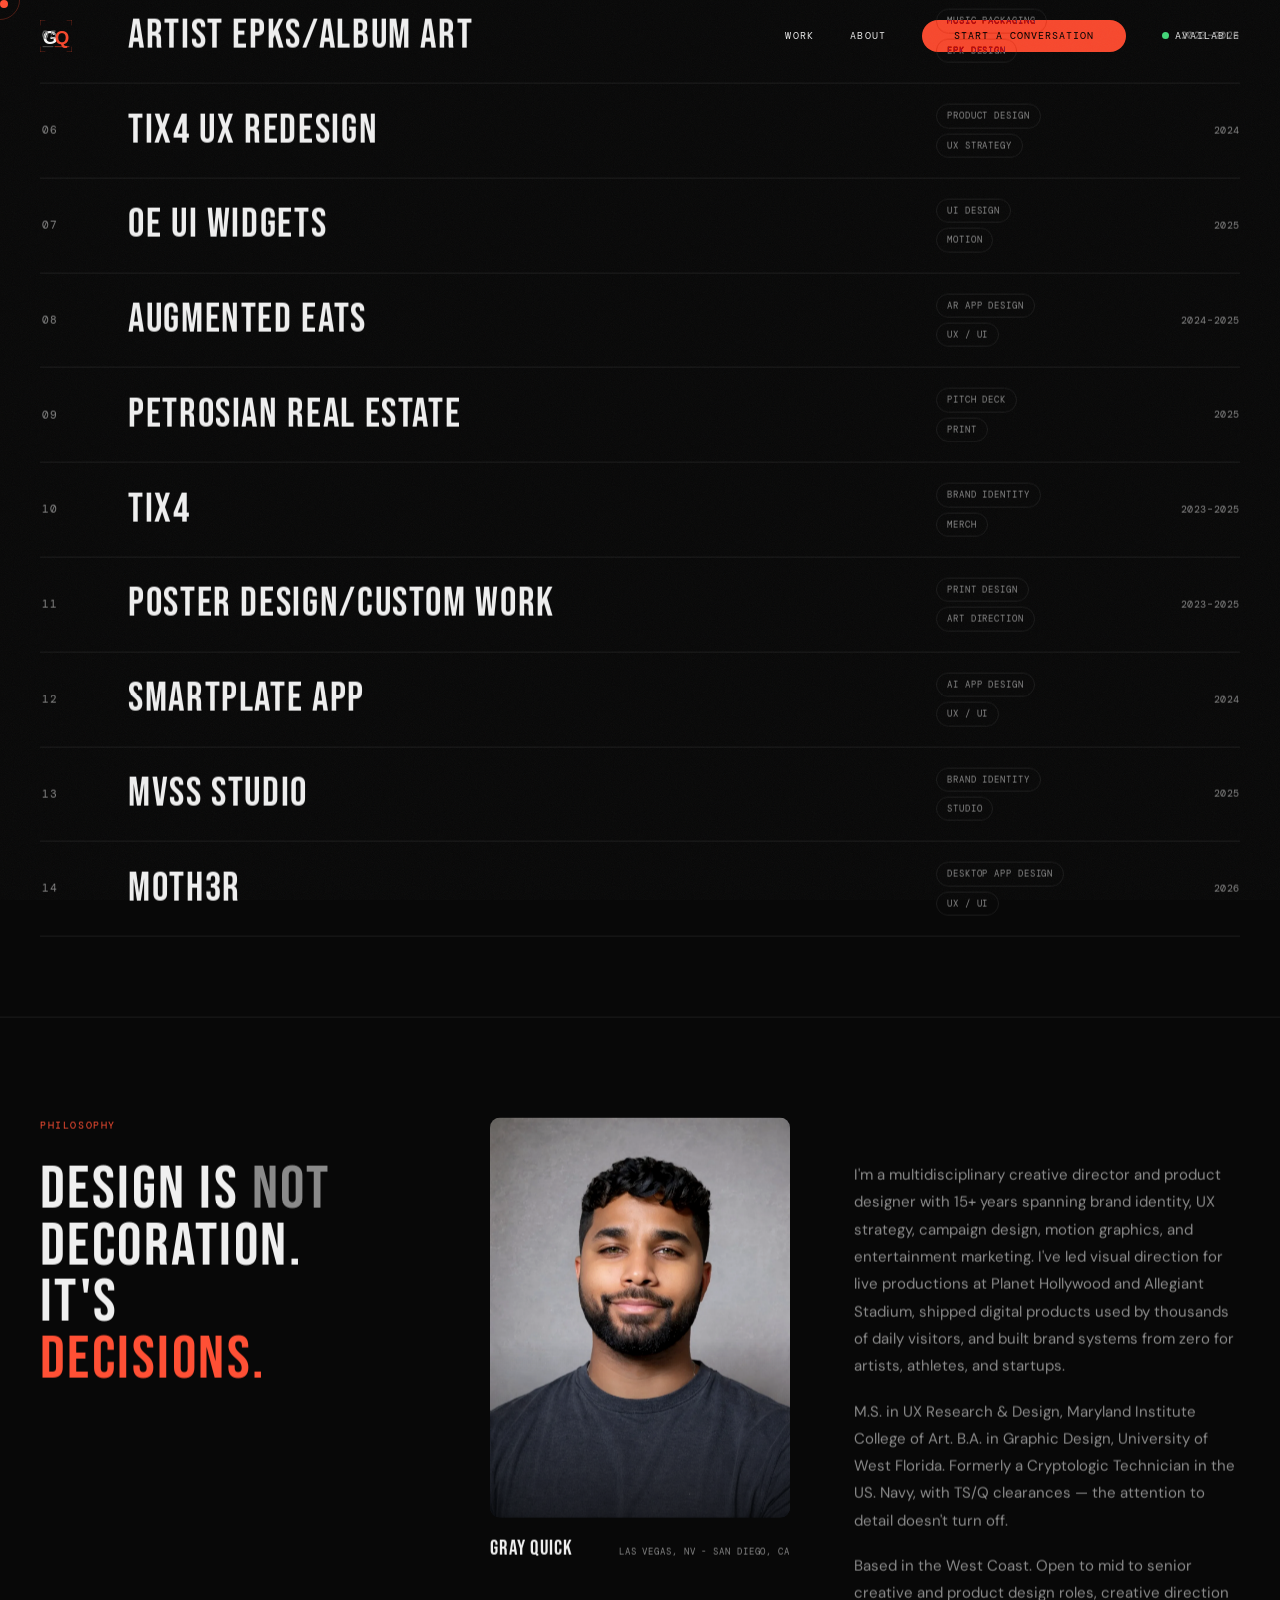
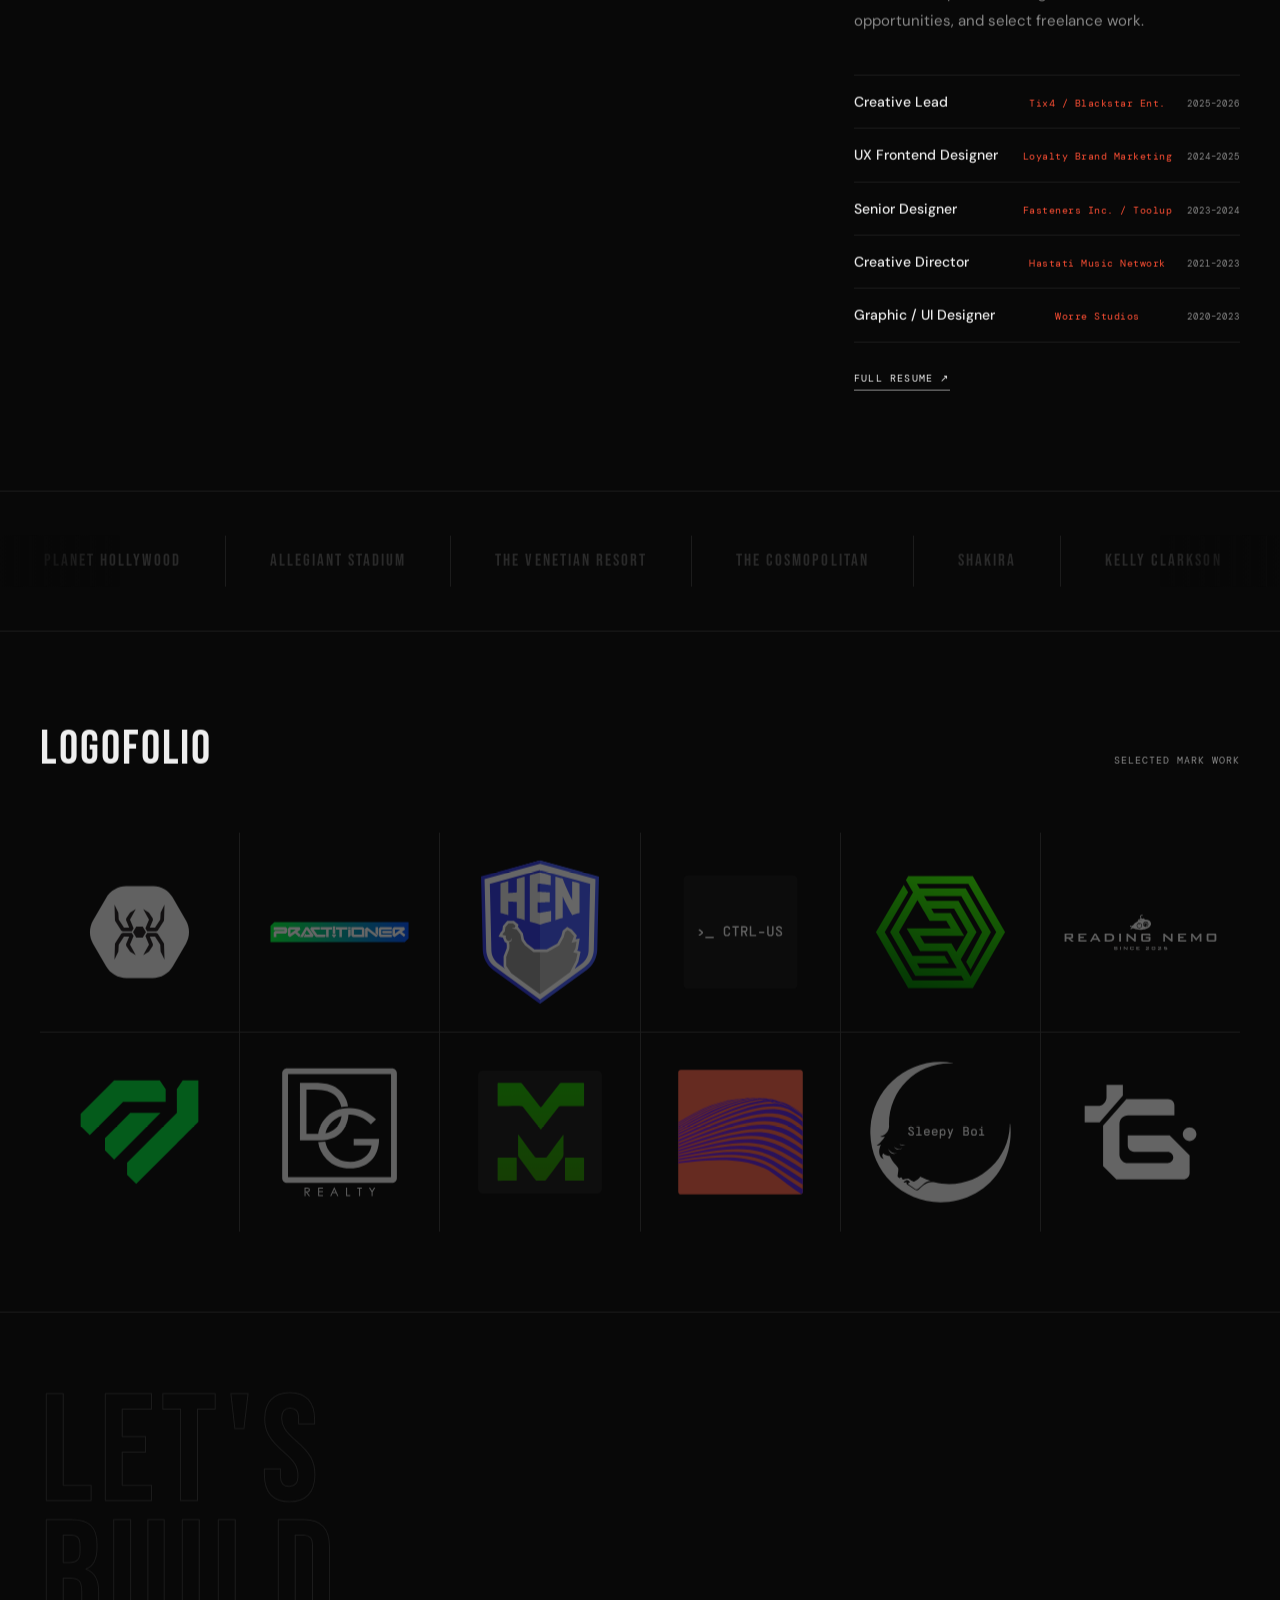
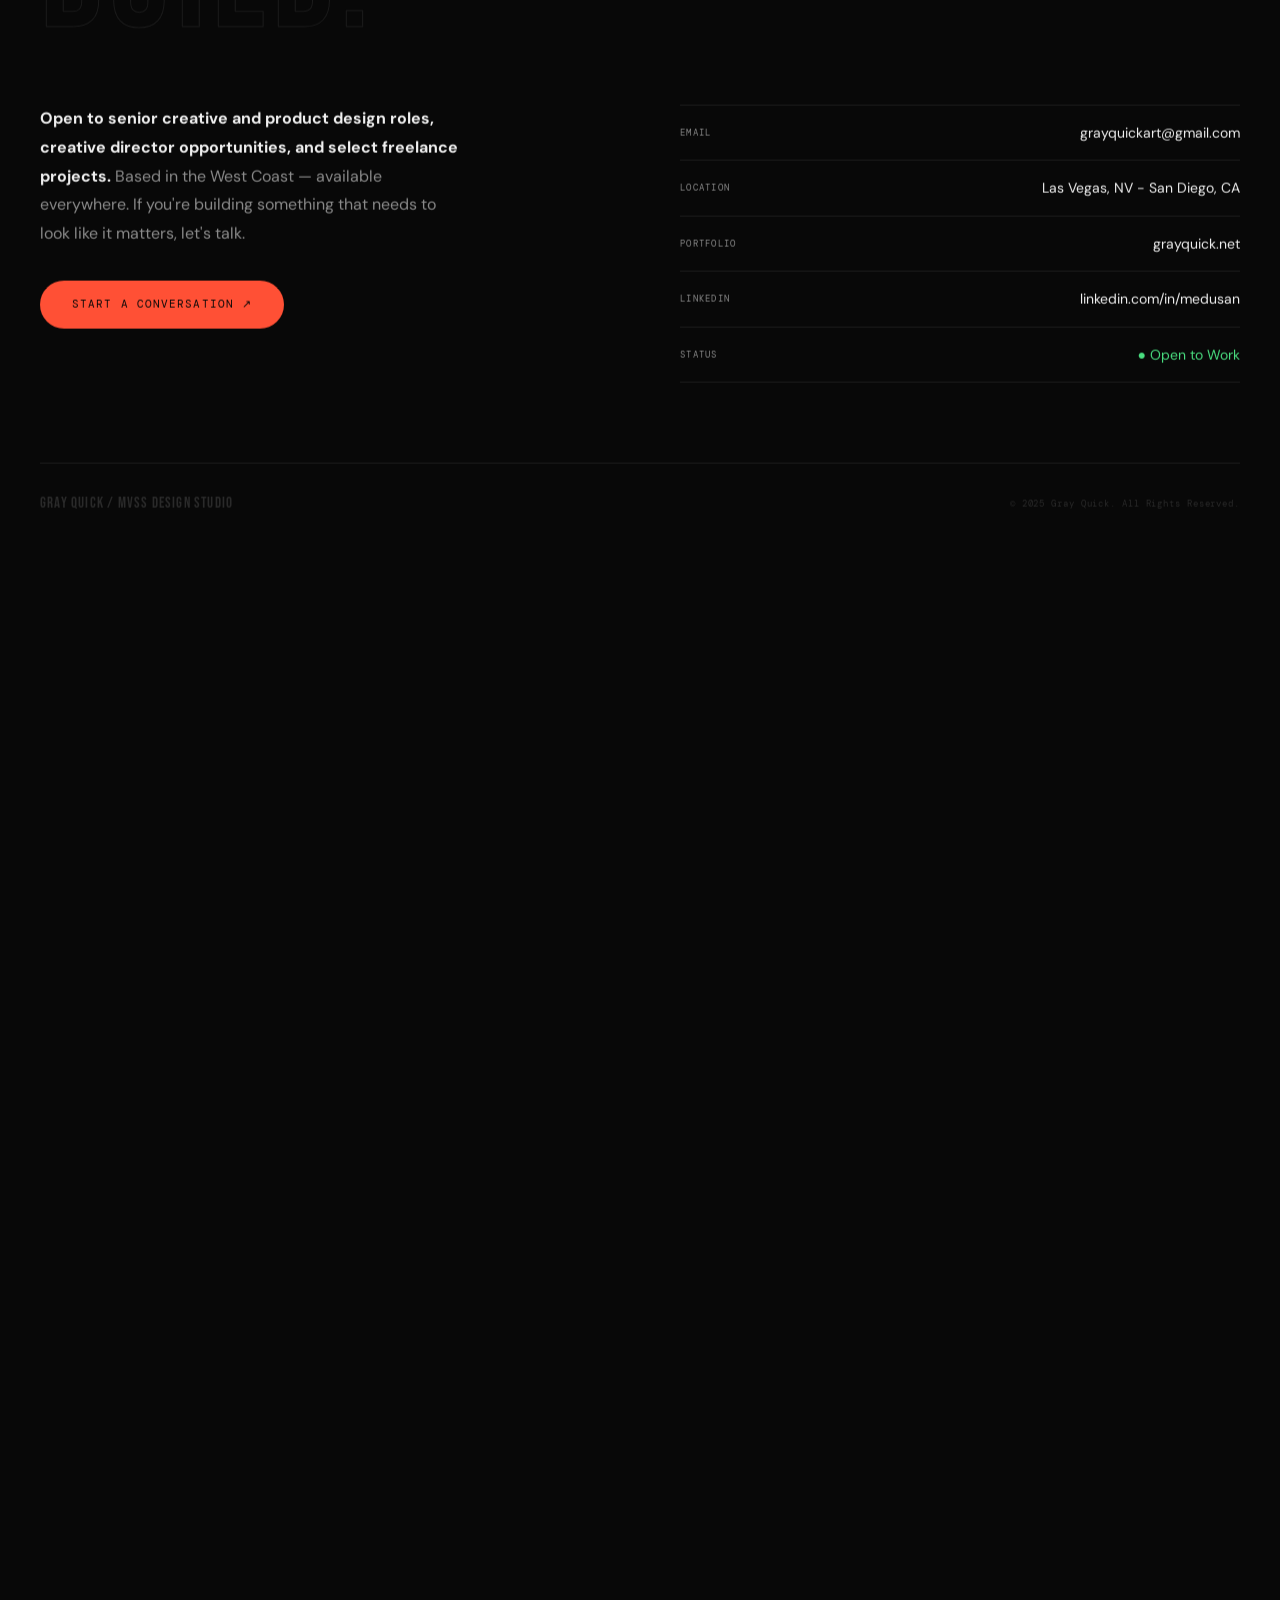
==== commit 8aa40fc2: "MOTH3R: add screenshots, mockup frames, and app thumbnail Swaps placeholder gallery entries for styl" ====
--- a/index.html
+++ b/index.html
@@ -210,7 +210,7 @@
             <div class="w-year">2025</div>
           </div>
           <div class="work-row" data-case="moth3r" data-cat="ux-ui"
-            data-img="assets/images/ux-ui/moth3r/moth3r-cover.webp">
+            data-img="assets/images/ux-ui/moth3r/moth3r_app_thumb.png">
             <div class="w-num">14</div>
             <div class="w-title">MOTH3R</div>
             <div class="w-tags"><span class="w-tag">Desktop App Design</span><span class="w-tag">UX / UI</span></div>
@@ -849,7 +849,7 @@
         'moth3r': {
           cat: 'Desktop App Design / Product Design / UX', title: 'MOTH3R',
           meta: [{ l: 'Role', v: 'Designer & Developer' }, { l: 'Type', v: 'Personal Project' }, { l: 'Year', v: '2026' }, { l: 'Platform', v: 'macOS Desktop (Electron + React)' }],
-          hero: 'assets/images/ux-ui/moth3r/moth3r-cover.webp',
+          hero: 'assets/images/ux-ui/moth3r/moth3r_app_thumb.png',
           intro: [
             "Running a design studio means living across a dozen disconnected tools — Google Analytics in one tab, Gmail in another, Instagram and LinkedIn in separate apps, lead prospecting through manual searches, and client outreach scattered across email threads. The cognitive cost of context-switching was eating into the time I should have been spending on actual creative work.",
             "MOTH3R is the answer I built for myself: a personal command center for macOS that consolidates analytics, social media management, lead generation, email, AI chat, and deployment operations into a single, purpose-built desktop interface. Not another SaaS dashboard. A tool built around my actual workflow — designed and shipped in 30 days, solo."
@@ -861,9 +861,11 @@
             { n: '30', l: 'Days to Ship' },
             { n: '1', l: 'Designer' }
           ],
-          galleries: [
-            { c: 'g1', imgs: ['assets/images/ux-ui/moth3r/dashboard.webp'] },
-            { c: 'g2', imgs: ['assets/images/ux-ui/moth3r/leadgen.webp', 'assets/images/ux-ui/moth3r/social.webp'] }
+          galleries: [],
+          mockups: [
+            { img: 'assets/images/ux-ui/moth3r/moth3r-dashboard.png', lbl: 'Dashboard — Netlify sites, GitHub repos, deploy status, GA4 metrics' },
+            { img: 'assets/images/ux-ui/moth3r/moth3r-leadgen.png', lbl: 'Lead Gen — Notion CRM view with AI scoring and outreach status' },
+            { img: 'assets/images/ux-ui/moth3r/moth3r-social.png', lbl: 'Social — Cross-platform compose with 4 connected accounts' }
           ],
           features: [
             { icon: '◈', h: 'Analytics Dashboard', p: 'Real-time GA4 data with traffic trends, top pages, and session metrics. Designed for daily scans — not deep analysis. Big numbers, contextual labels, time-relative indicators.' },
@@ -939,6 +941,16 @@
           return '<div class="cs-stat"><div class="cs-stat-num">' + s.n + '</div><div class="cs-stat-lbl">' + s.l + '</div></div>';
         }).join('') + '</div>' : '';
 
+        var mockupsH = (d.mockups && d.mockups.length) ? '<div class="cs-sect"><div class="cs-sect-h">THE PRODUCT</div>' + d.mockups.map(function (m) {
+          return '<div class="cs-mockup-wrap">' +
+            '<div class="cs-mockup">' +
+            '<div class="cs-mockup-bar"><div class="cs-mockup-dot"></div><div class="cs-mockup-dot"></div><div class="cs-mockup-dot"></div></div>' +
+            '<div class="cs-mockup-screen"><img src="' + m.img + '" alt="" loading="lazy" style="width:100%;border-radius:8px;display:block"></div>' +
+            '</div>' +
+            '<div class="cs-mockup-lbl">' + m.lbl + '</div>' +
+            '</div>';
+        }).join('') + '</div>' : '';
+
         var featH = d.features ? '<div class="cs-sect"><div class="cs-sect-h">FEATURES</div><div class="cs-features">' + d.features.map(function (f) {
           return '<div class="cs-feature"><div class="cs-feature-icon">' + f.icon + '</div><h3 class="cs-feature-h">' + f.h + '</h3><p>' + f.p + '</p></div>';
         }).join('') + '</div></div>' : '';
@@ -968,6 +980,7 @@
           '<div class="cs-ov-txt">' + iH + '<div class="cs-tags">' + tH + '</div></div>' +
           '</div>' +
           statsH +
+          mockupsH +
           gH +
           featH +
           '<div class="cs-sect"><div class="cs-sect-h">PROCESS</div><div class="cs-sect-p">' + bH + '</div></div>' +
--- a/styles.css
+++ b/styles.css
@@ -1558,6 +1558,50 @@
   color: #888
 }
 
+.cs-mockup-wrap {
+  margin-bottom: 48px
+}
+
+.cs-mockup-wrap:last-child {
+  margin-bottom: 0
+}
+
+.cs-mockup {
+  background: #111;
+  border-radius: 12px;
+  overflow: hidden;
+  border: 1px solid rgba(255,255,255,.08)
+}
+
+.cs-mockup-bar {
+  display: flex;
+  gap: 6px;
+  padding: 12px 16px;
+  background: #0d0d0d;
+  border-bottom: 1px solid rgba(255,255,255,.06)
+}
+
+.cs-mockup-dot {
+  width: 12px;
+  height: 12px;
+  border-radius: 50%;
+  background: #2a2a2a
+}
+
+.cs-mockup-screen {
+  line-height: 0
+}
+
+.cs-mockup-lbl {
+  font-family: var(--mono);
+  font-size: 9px;
+  letter-spacing: .14em;
+  text-transform: uppercase;
+  color: var(--dim);
+  margin-top: 14px;
+  text-align: center
+}
+
 .cs-outcomes {
   display: grid;
   grid-template-columns: repeat(3, 1fr);
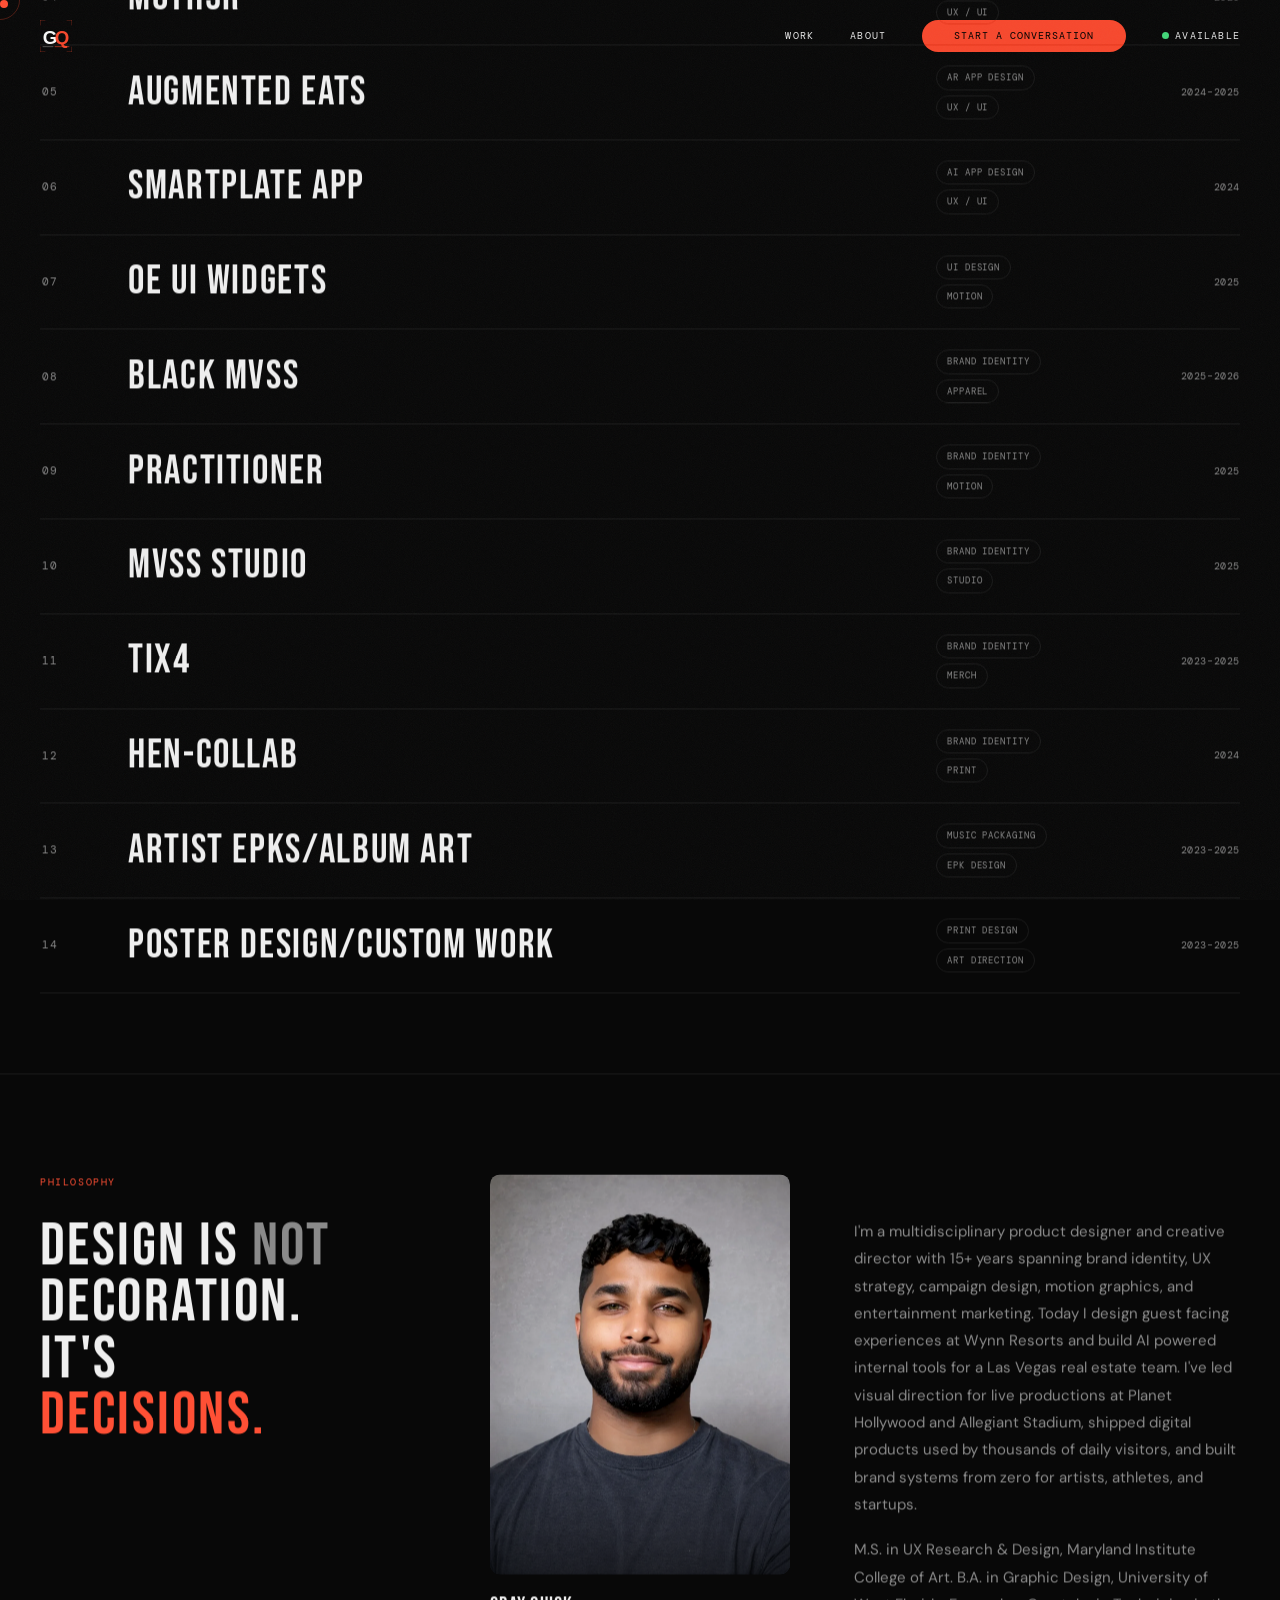
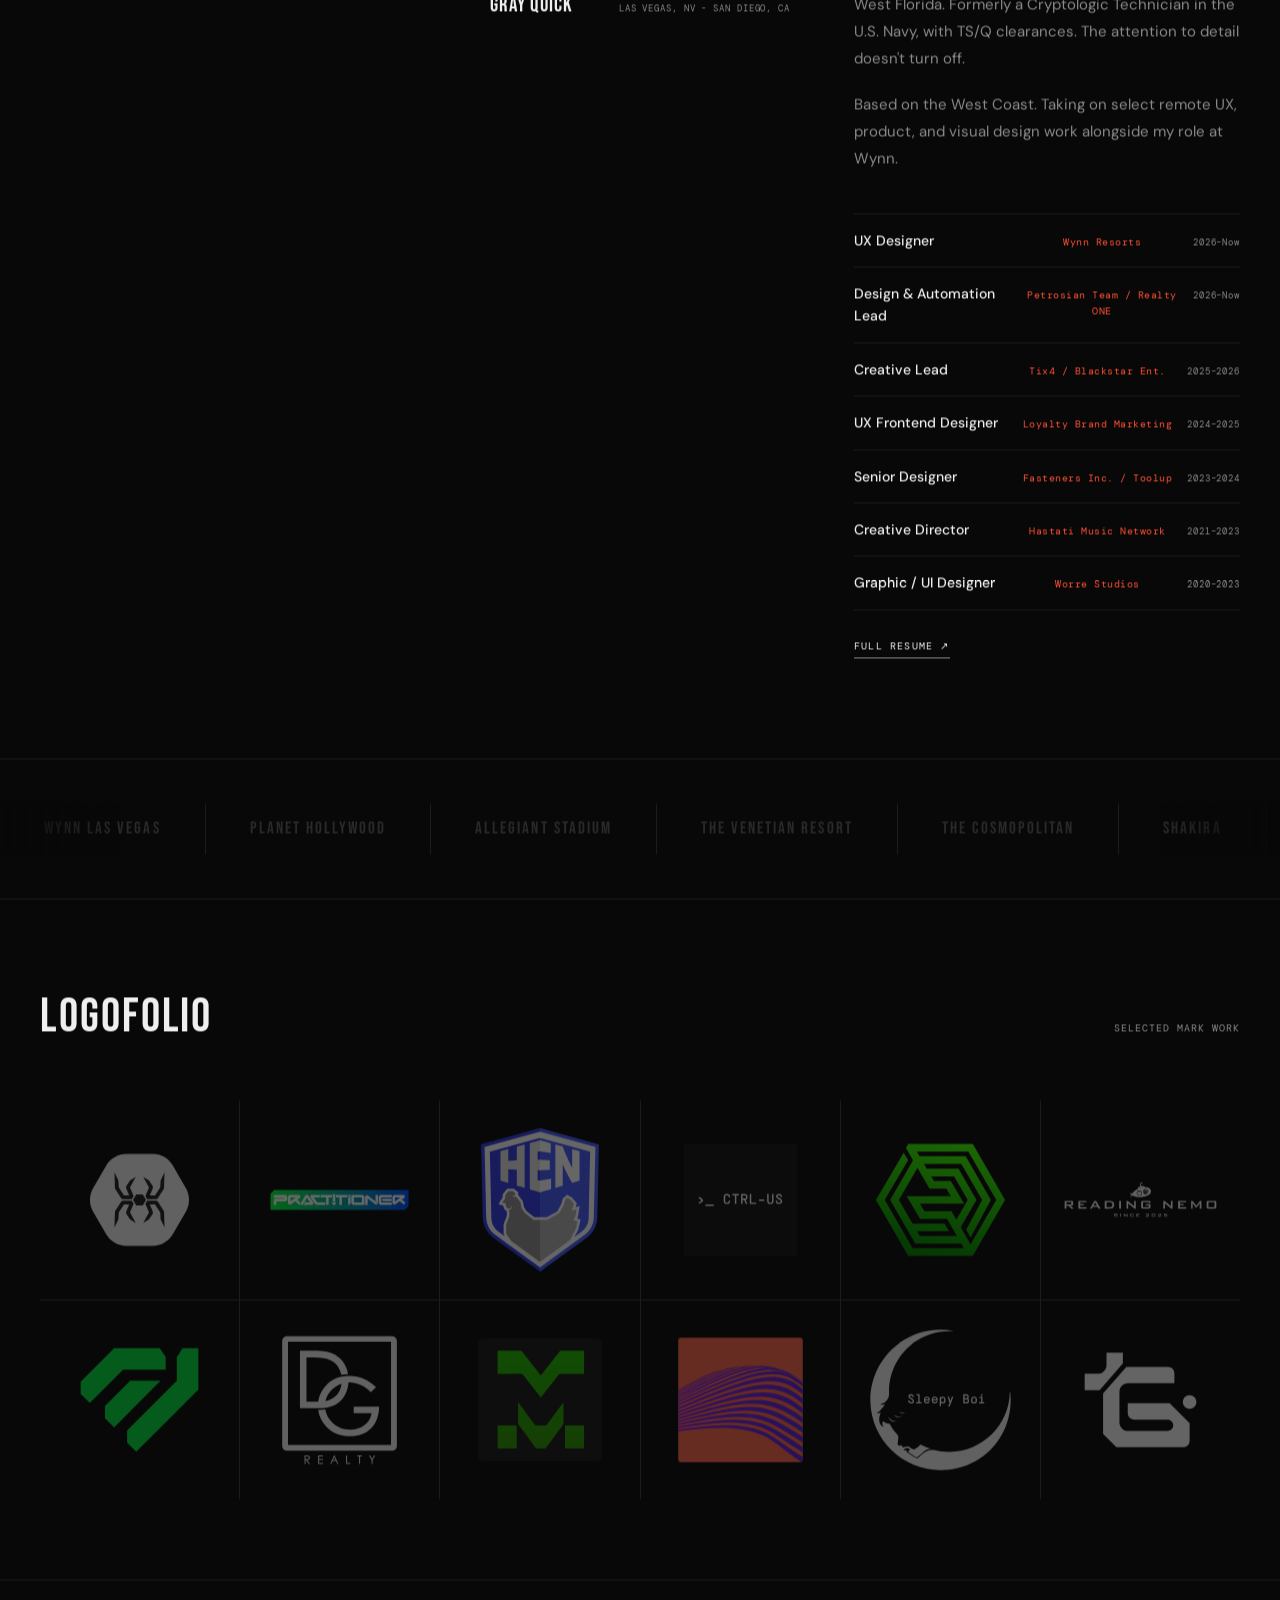
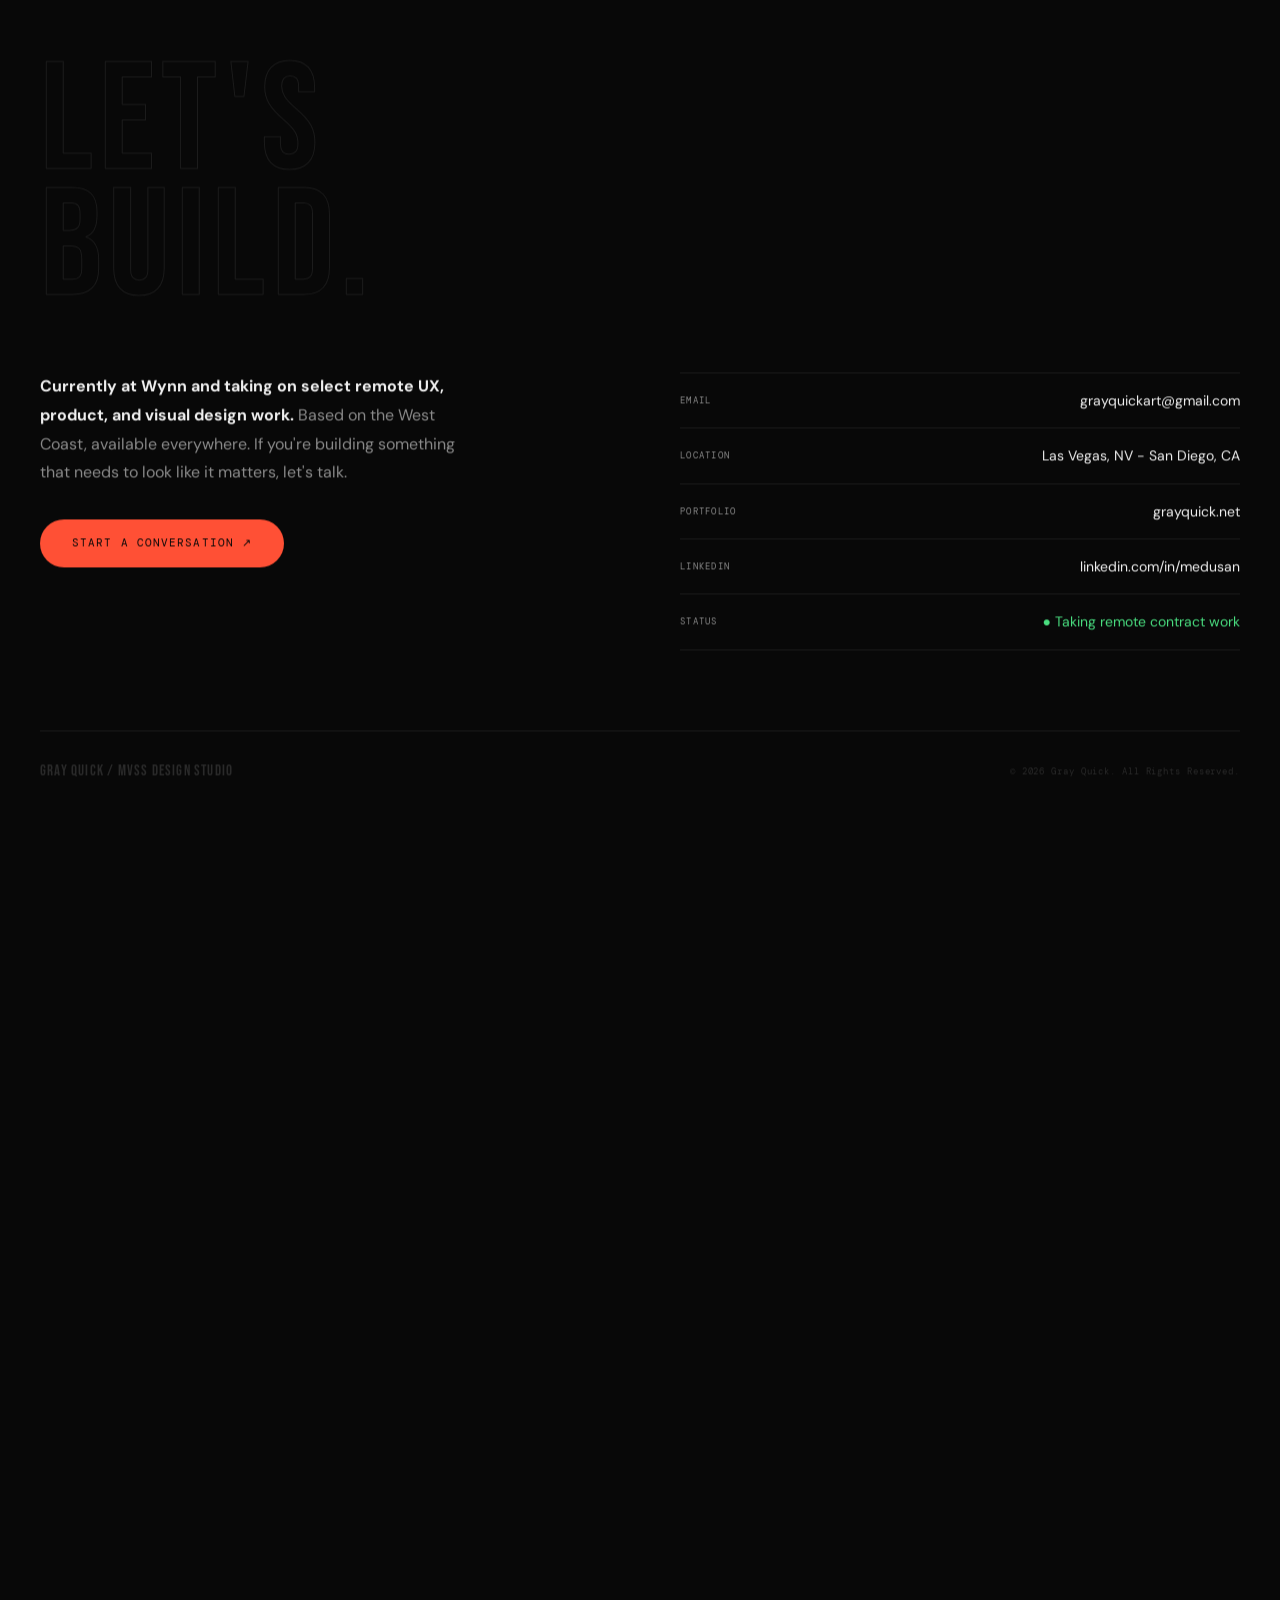
==== commit dcd2a6d4: "Add Wynn case study, reframe Petrosian as product work, refresh hero/about/contact copy Co-Authored-" ====
--- a/index.html
+++ b/index.html
@@ -66,21 +66,20 @@
 
       <section id="hero">
         <div>
-          <div class="hero-kicker"><span>The designer who works at brand level and product level — and makes them feel
-              like one thing.</span></div>
+          <div class="hero-kicker"><span>Brand level and product level. One designer, one cohesive experience.</span></div>
           <h1
             style="position:absolute;width:1px;height:1px;padding:0;margin:-1px;overflow:hidden;clip:rect(0,0,0,0);white-space:nowrap;border:0">
-            Gray Quick — Product Designer, UX Strategy, Visual Systems, NV - CA</h1>
+            Gray Quick | UX Designer at Wynn Resorts, Product Designer, Visual Systems</h1>
           <div class="hero-name">
             <span class="hn-line"><span class="hn-inner d1">GRAY</span></span>
             <span class="hn-line"><span class="hn-inner d2">Q<span class="h-acc">U</span>ICK</span></span>
           </div>
         </div>
         <div class="hero-bottom">
-          <div class="hero-desc">Most designers live on one side of the line — brand or product. I work both. 15 years
-            building visual systems for Las Vegas and San Diego entertainment, shipping digital products used by thousands daily, and
-            creating brand identities that hold from billboard to mobile screen. If the work needs to feel cohesive
-            end-to-end, that's the specific problem I solve.</div>
+          <div class="hero-desc">Most designers live on one side of the line: brand or product. I work both. Right now
+            I'm a UX Designer at Wynn Resorts, designing guest experiences inside a luxury design system. Before that,
+            15 years of visual systems for Las Vegas entertainment, e-commerce redesigns that moved conversion, and AI
+            powered internal tools I design and ship myself.</div>
           <div class="hero-stats">
             <div>
               <div class="hstat-n">50<span class="h-acc">+</span></div>
@@ -91,8 +90,8 @@
               <div class="hstat-l">Cleared · USN</div>
             </div>
             <div>
-              <div class="hstat-n" style="font-size:26px;line-height:1.5">LAS VEGAS<br>SAN DIEGO</div>
-              <div class="hstat-l">Nevada<br>California</div>
+              <div class="hstat-n">WYNN</div>
+              <div class="hstat-l">UX Designer · Now</div>
             </div>
           </div>
         </div>
@@ -107,7 +106,7 @@
             style="position:absolute;width:1px;height:1px;padding:0;margin:-1px;overflow:hidden;clip:rect(0,0,0,0);white-space:nowrap;border:0">
             Selected Work</h2>
           <div class="works-label">Selected Work</div>
-          <div class="works-count" id="works-count">[ 11 Projects — 2020 / 2025 ]</div>
+          <div class="works-count" id="works-count">[ 14 Projects / 2020 to 2026 ]</div>
         </div>
         <div class="work-tabs">
           <button class="work-tab active" data-filter="all">All</button>
@@ -125,39 +124,46 @@
         <div class="w-year">2023–2025</div>
       </div>
       -->
-          <div class="work-row" data-case="blackmvss" data-cat="branding"
-            data-img="assets/images/branding/blackmvss/blackmvss-mockup-1.webp">
+          <div class="work-row" data-case="wynn" data-cat="ux-ui"
+            data-img="assets/images/ux-ui/wynn/wynn-cover.webp">
+            <div class="w-num">01</div>
+            <div class="w-title">WYNN RESORTS</div>
+            <div class="w-tags"><span class="w-tag">Product Design</span><span class="w-tag">Design Systems</span></div>
+            <div class="w-year">2026</div>
+          </div>
+          <div class="work-row" data-case="real-estate" data-cat="ux-ui"
+            data-img="assets/images/real-estate/petrosian-cover.webp">
             <div class="w-num">02</div>
-            <div class="w-title">BLACK MVSS</div>
-            <div class="w-tags"><span class="w-tag">Brand Identity</span><span class="w-tag">Apparel</span></div>
+            <div class="w-title">PETROSIAN TEAM</div>
+            <div class="w-tags"><span class="w-tag">Internal Tools</span><span class="w-tag">Brand + Web</span></div>
             <div class="w-year">2025–2026</div>
-          </div>
-          <div class="work-row" data-case="practitioner" data-cat="branding"
-            data-img="assets/images/branding/practitioner/practitioner-brand-board.webp">
-            <div class="w-num">03</div>
-            <div class="w-title">PRACTITIONER</div>
-            <div class="w-tags"><span class="w-tag">Brand Identity</span><span class="w-tag">Motion</span></div>
-            <div class="w-year">2025</div>
-          </div>
-          <div class="work-row" data-case="hen-collab" data-cat="branding"
-            data-img="assets/images/branding/hen-collab/hen-collab-cover.webp">
-            <div class="w-num">04</div>
-            <div class="w-title">HEN-COLLAB</div>
-            <div class="w-tags"><span class="w-tag">Brand Identity</span><span class="w-tag">Print</span></div>
-            <div class="w-year">2024</div>
-          </div>
-          <div class="work-row" data-case="artist-epk" data-cat="graphic"
-            data-img="assets/images/artist-epk/album-art/Hello_Ego_Flow.webp">
-            <div class="w-num">05</div>
-            <div class="w-title">ARTIST EPKs/ALBUM ART</div>
-            <div class="w-tags"><span class="w-tag">Music Packaging</span><span class="w-tag">EPK Design</span></div>
-            <div class="w-year">2023–2025</div>
           </div>
           <div class="work-row" data-case="tix4-ux" data-cat="ux-ui"
             data-img="assets/images/ux-ui/tix4ux/tix4-uxui-cover.webp">
-            <div class="w-num">06</div>
+            <div class="w-num">03</div>
             <div class="w-title">TIX4 UX REDESIGN</div>
             <div class="w-tags"><span class="w-tag">Product Design</span><span class="w-tag">UX Strategy</span></div>
+            <div class="w-year">2024</div>
+          </div>
+          <div class="work-row" data-case="moth3r" data-cat="ux-ui"
+            data-img="assets/images/ux-ui/moth3r/moth3r_app_thumb.png">
+            <div class="w-num">04</div>
+            <div class="w-title">MOTH3R</div>
+            <div class="w-tags"><span class="w-tag">Desktop App Design</span><span class="w-tag">UX / UI</span></div>
+            <div class="w-year">2026</div>
+          </div>
+          <div class="work-row" data-case="ux-ui" data-cat="ux-ui"
+            data-img="assets/images/ux-ui/ae-dining/ae-cover.webp">
+            <div class="w-num">05</div>
+            <div class="w-title">AUGMENTED EATS</div>
+            <div class="w-tags"><span class="w-tag">AR App Design</span><span class="w-tag">UX / UI</span></div>
+            <div class="w-year">2024–2025</div>
+          </div>
+          <div class="work-row" data-case="smartplate" data-cat="ux-ui"
+            data-img="assets/images/ux-ui/smartplate/smartplate-cover.webp">
+            <div class="w-num">06</div>
+            <div class="w-title">SMARTPLATE APP</div>
+            <div class="w-tags"><span class="w-tag">AI App Design</span><span class="w-tag">UX / UI</span></div>
             <div class="w-year">2024</div>
           </div>
           <div class="work-row" data-case="0e-widgets" data-cat="ux-ui"
@@ -167,54 +173,54 @@
             <div class="w-tags"><span class="w-tag">UI Design</span><span class="w-tag">Motion</span></div>
             <div class="w-year">2025</div>
           </div>
-          <div class="work-row" data-case="ux-ui" data-cat="ux-ui"
-            data-img="assets/images/ux-ui/ae-dining/ae-cover.webp">
+          <div class="work-row" data-case="blackmvss" data-cat="branding"
+            data-img="assets/images/branding/blackmvss/blackmvss-mockup-1.webp">
             <div class="w-num">08</div>
-            <div class="w-title">AUGMENTED EATS</div>
-            <div class="w-tags"><span class="w-tag">AR App Design</span><span class="w-tag">UX / UI</span></div>
-            <div class="w-year">2024–2025</div>
-          </div>
-          <div class="work-row" data-case="real-estate" data-cat="graphic"
-            data-img="assets/images/real-estate/petrosian-cover.webp">
+            <div class="w-title">BLACK MVSS</div>
+            <div class="w-tags"><span class="w-tag">Brand Identity</span><span class="w-tag">Apparel</span></div>
+            <div class="w-year">2025–2026</div>
+          </div>
+          <div class="work-row" data-case="practitioner" data-cat="branding"
+            data-img="assets/images/branding/practitioner/practitioner-brand-board.webp">
             <div class="w-num">09</div>
-            <div class="w-title">PETROSIAN REAL ESTATE</div>
-            <div class="w-tags"><span class="w-tag">Pitch Deck</span><span class="w-tag">Print</span></div>
+            <div class="w-title">PRACTITIONER</div>
+            <div class="w-tags"><span class="w-tag">Brand Identity</span><span class="w-tag">Motion</span></div>
+            <div class="w-year">2025</div>
+          </div>
+          <div class="work-row" data-case="mvss-studio" data-cat="branding"
+            data-img="assets/images/branding/mvss/mvss-studio-cover.webp">
+            <div class="w-num">10</div>
+            <div class="w-title">MVSS STUDIO</div>
+            <div class="w-tags"><span class="w-tag">Brand Identity</span><span class="w-tag">Studio</span></div>
             <div class="w-year">2025</div>
           </div>
           <div class="work-row" data-case="tix4branding" data-cat="branding"
             data-img="assets/images/branding/TIX4/tix4_cover.webp">
-            <div class="w-num">10</div>
+            <div class="w-num">11</div>
             <div class="w-title">TIX4</div>
             <div class="w-tags"><span class="w-tag">Brand Identity</span><span class="w-tag">Merch</span></div>
             <div class="w-year">2023–2025</div>
           </div>
+          <div class="work-row" data-case="hen-collab" data-cat="branding"
+            data-img="assets/images/branding/hen-collab/hen-collab-cover.webp">
+            <div class="w-num">12</div>
+            <div class="w-title">HEN-COLLAB</div>
+            <div class="w-tags"><span class="w-tag">Brand Identity</span><span class="w-tag">Print</span></div>
+            <div class="w-year">2024</div>
+          </div>
+          <div class="work-row" data-case="artist-epk" data-cat="graphic"
+            data-img="assets/images/artist-epk/album-art/Hello_Ego_Flow.webp">
+            <div class="w-num">13</div>
+            <div class="w-title">ARTIST EPKs/ALBUM ART</div>
+            <div class="w-tags"><span class="w-tag">Music Packaging</span><span class="w-tag">EPK Design</span></div>
+            <div class="w-year">2023–2025</div>
+          </div>
           <div class="work-row" data-case="posterdesign" data-cat="graphic"
             data-img="assets/images/posters/bahaus_posterDesign.webp">
-            <div class="w-num">11</div>
+            <div class="w-num">14</div>
             <div class="w-title">POSTER DESIGN/CUSTOM WORK</div>
             <div class="w-tags"><span class="w-tag">Print Design</span><span class="w-tag">Art Direction</span></div>
             <div class="w-year">2023–2025</div>
-          </div>
-          <div class="work-row" data-case="smartplate" data-cat="ux-ui"
-            data-img="assets/images/ux-ui/smartplate/smartplate-cover.webp">
-            <div class="w-num">12</div>
-            <div class="w-title">SMARTPLATE APP</div>
-            <div class="w-tags"><span class="w-tag">AI App Design</span><span class="w-tag">UX / UI</span></div>
-            <div class="w-year">2024</div>
-          </div>
-          <div class="work-row" data-case="mvss-studio" data-cat="branding"
-            data-img="assets/images/branding/mvss/mvss-studio-cover.webp">
-            <div class="w-num">13</div>
-            <div class="w-title">MVSS STUDIO</div>
-            <div class="w-tags"><span class="w-tag">Brand Identity</span><span class="w-tag">Studio</span></div>
-            <div class="w-year">2025</div>
-          </div>
-          <div class="work-row" data-case="moth3r" data-cat="ux-ui"
-            data-img="assets/images/ux-ui/moth3r/moth3r_app_thumb.png">
-            <div class="w-num">14</div>
-            <div class="w-title">MOTH3R</div>
-            <div class="w-tags"><span class="w-tag">Desktop App Design</span><span class="w-tag">UX / UI</span></div>
-            <div class="w-year">2026</div>
           </div>
         </div>
 
@@ -290,17 +296,28 @@
           <!-- RIGHT: bio + exp -->
           <div class="a-right reveal">
             <div class="a-body">
-              <p>I'm a multidisciplinary creative director and product designer with 15+ years spanning brand identity,
-                UX strategy, campaign design, motion graphics, and entertainment marketing. I've led visual direction
+              <p>I'm a multidisciplinary product designer and creative director with 15+ years spanning brand identity,
+                UX strategy, campaign design, motion graphics, and entertainment marketing. Today I design guest
+                facing experiences at Wynn Resorts and build AI powered internal tools for a Las Vegas real estate team. I've led visual direction
                 for live productions at Planet Hollywood and Allegiant Stadium, shipped digital products used by
                 thousands of daily visitors, and built brand systems from zero for artists, athletes, and startups.</p>
               <p>M.S. in UX Research &amp; Design, Maryland Institute College of Art. B.A. in Graphic Design, University
-                of West Florida. Formerly a Cryptologic Technician in the US. Navy, with TS/Q clearances — the attention
+                of West Florida. Formerly a Cryptologic Technician in the U.S. Navy, with TS/Q clearances. The attention
                 to detail doesn't turn off.</p>
-              <p>Based in the West Coast. Open to mid to senior creative and product design roles, creative direction
-                opportunities, and select freelance work.</p>
+              <p>Based on the West Coast. Taking on select remote UX, product, and visual design work alongside my
+                role at Wynn.</p>
             </div>
             <div class="exp-list">
+              <div class="exp-row">
+                <div class="er-role">UX Designer</div>
+                <div class="er-co">Wynn Resorts</div>
+                <div class="er-yr">2026–Now</div>
+              </div>
+              <div class="exp-row">
+                <div class="er-role">Design &amp; Automation Lead</div>
+                <div class="er-co">Petrosian Team / Realty ONE</div>
+                <div class="er-yr">2026–Now</div>
+              </div>
               <div class="exp-row">
                 <div class="er-role">Creative Lead</div>
                 <div class="er-co">Tix4 / Blackstar Ent.</div>
@@ -335,6 +352,7 @@
       <section id="brands">
         <div class="brand-wrap">
           <div class="brand-track">
+            <div class="brand-item">WYNN LAS VEGAS</div>
             <div class="brand-item">PLANET HOLLYWOOD</div>
             <div class="brand-item">ALLEGIANT STADIUM</div>
             <div class="brand-item">THE VENETIAN RESORT</div>
@@ -346,6 +364,7 @@
             <div class="brand-item">PH LIVE</div>
             <div class="brand-item">POPFIT</div>
             <div class="brand-item">VICI MEDIA</div>
+            <div class="brand-item">WYNN LAS VEGAS</div>
             <div class="brand-item">PLANET HOLLYWOOD</div>
             <div class="brand-item">ALLEGIANT STADIUM</div>
             <div class="brand-item">THE VENETIAN RESORT</div>
@@ -398,9 +417,9 @@
         <div class="contact-super">LET'S<br>BUILD.</div>
         <div class="contact-grid">
           <div>
-            <div class="c-lede"><strong>Open to senior creative and product design roles, creative director
-                opportunities, and select freelance projects.</strong> Based in the West Coast — available everywhere. If
-              you're building something that needs to look like it matters, let's talk.</div>
+            <div class="c-lede"><strong>Currently at Wynn and taking on select remote UX, product, and visual design
+                work.</strong> Based on the West Coast, available everywhere. If you're building something that needs to
+              look like it matters, let's talk.</div>
             <a class="c-btn" href="/contact">Start a Conversation ↗</a>
           </div>
           <div>
@@ -413,14 +432,13 @@
                   href="https://www.grayquick.net" target="_blank">grayquick.net</a></li>
               <li class="info-item"><span class="info-lbl">LinkedIn</span><a class="info-val"
                   href="https://linkedin.com/in/medusan" target="_blank">linkedin.com/in/medusan</a></li>
-              <li class="info-item"><span class="info-lbl">Status</span><span class="info-val avail">● Open to
-                  Work</span></li>
+              <li class="info-item"><span class="info-lbl">Status</span><span class="info-val avail">● Taking remote contract work</span></li>
             </ul>
           </div>
         </div>
         <div class="footer-bar">
           <div class="footer-sig">GRAY QUICK / MVSS DESIGN STUDIO</div>
-          <div class="footer-copy">© 2025 Gray Quick. All Rights Reserved.</div>
+          <div class="footer-copy">© 2026 Gray Quick. All Rights Reserved.</div>
         </div>
       </section>
 
@@ -697,6 +715,29 @@
 
       /* ── CASE STUDY DATA ── */
       var CS = {
+        'wynn': {
+          cat: 'Product Design / UX / Design Systems', title: 'WYNN\nRESORTS',
+          meta: [{ l: 'Role', v: 'UX Designer (Contract)' }, { l: 'Client', v: 'Wynn Resorts / Wynn Las Vegas' }, { l: 'Year', v: '2026' }, { l: 'Platform', v: 'iOS App + Web' }, { l: 'Scope', v: 'Reservation Card System, Wynn Rewards Redesign, Icon Audit, Library Components' }],
+          hero: 'assets/images/ux-ui/wynn/wynn-cover.webp',
+          intro: ["Wynn is a luxury brand first. Every guest touchpoint has to feel like the property: quiet, confident, nothing extra. The app's job is to get a guest from booking to checkout without ever feeling like they're using software.", "I joined the Wynn digital team as a UX Designer, working inside the company's design system on the guest app and web experience. The flagship piece is the mobile reservation card: the single component that follows a guest through their entire stay."],
+          tags: ['Reservation Card System (15 States)', 'Stay Lifecycle User Flow', 'Wynn Rewards Summary, Benefits + Profile', 'Icon Audit', 'Social Share Component', 'Story Navigation Component', 'Design Tokens', 'Big Caslon + Avenir Type System'],
+          stats: [
+            { n: '15', l: 'Card States' },
+            { n: '1', l: 'Component, Full Stay' },
+            { n: '3', l: 'Rewards Pages Redesigned' },
+            { n: '1px', l: 'Icon Standard @ 24' }
+          ],
+          galleries: [{ c: 'g1', imgs: ['assets/images/ux-ui/wynn/wynn-card-states.webp'] }, { c: 'g1', imgs: ['assets/images/ux-ui/wynn/wynn-user-flow.webp'] }],
+          features: [
+            { icon: '◈', h: 'One Card, Whole Stay', p: 'The reservation card lives at the top of the home screen and changes with the guest: upcoming stay, ready to check in, room being prepared, in stay with digital key and parking, checkout, and post checkout. The guest never has to go looking for the next step.' },
+            { icon: '◇', h: 'Context Aware CTAs', p: 'Each state gets exactly one primary action. Dining before arrival, Check In on arrival day, Digital Key during the stay, Check Out on the last morning. Secondary actions like parking drop to an outlined icon so they never compete.' },
+            { icon: '○', h: 'Mapped to Real Logic', p: 'Every state is tied to a decision in the flow: pre registration windows, arrival time sharing, room availability, feature flags, and key scan results. The design and the business rules ship as one thing.' },
+            { icon: '□', h: 'Built in the System', p: 'Avenir LT for UI, Wynn Green for action, the brand\'s warm neutrals for surfaces. No one off styles. Every state is a variant of one component so engineering builds it once.' }
+          ],
+          body: ["The starting point was a card that didn't change. The same layout tried to serve a guest booking three weeks out and a guest standing at the front desk, so the most important action was always buried. I mapped the full stay lifecycle as a user flow first, from reservation added through homescreen after checkout, with every branch point the system actually checks.", "From the flow came the states. Fifteen of them, each with a status line that tells the guest where they are in plain language, the room name, the one date or time that matters right now, and a single primary button. Supporting details like ID requirements at check in sit inline instead of in a modal.", "Concepts went through review with the design lead and were approved. I then rebuilt every existing reservation state in the approved minimal style so the whole system reads as one family.", "Alongside the card work: redesigning the Wynn Rewards Summary, Benefits, and Profile pages to cut information overload without losing the luxury feel, running an icon audit across the design system against the brand library to flag drift and duplicates, and building new library components like Social Share and story navigation to spec with design tokens."],
+          impact: 'Reservation card concepts approved by design leadership and rebuilt across all 15 states. Wynn Rewards redesign narrowed to final concepts for desktop and mobile. Ongoing work inside the Wynn design system.',
+          next: 'real-estate', nextT: 'PETROSIAN TEAM'
+        },
         'tix4': {
           cat: 'Campaign Design / Entertainment Marketing', title: 'TIX4\nCAMPAIGNS',
           meta: [{ l: 'Role', v: 'Creative Lead' }, { l: 'Client', v: 'Tix4 / Blackstar Entertainment' }, { l: 'Year', v: '2023–2025' }, { l: 'Deliverables', v: 'Campaign Design, Digital Ads, Social, Print, Signage' }],
@@ -787,7 +828,7 @@
           body: ["The core insight behind Augmented Eats is that hunger is a spatial problem. You're somewhere — not everywhere. Existing apps treat location as a filter; this app treats it as the interface itself. The camera view is the homepage. Every restaurant within range becomes a live, tappable card overlaid on the actual street.", "Designing the AR layer meant solving for information density without visual noise. Each restaurant pin shows name, distance, cuisine type, and a live wait estimate — all at a glance, without requiring a tap. Tap it, and a bottom sheet slides up with the full menu, photos, hours, and a 'Navigate' option that keeps the AR view active and draws a directional path on screen as you walk.", "The onboarding was built around device selection first. iOS and Vision Pro handle spatial data differently — field of view, depth perception, interaction model — so the app establishes platform context before it establishes anything else. Vision Pro users get a fully spatial UI where menus float at comfortable reading depth and navigation lines arc through the environment in 3D. iOS users get the same logic compressed into a familiar camera-forward mobile format.", "The mobile screens prioritize one thing per moment: discovery mode shows the AR view full bleed with minimal chrome. Menu preview mode collapses the AR to a corner PiP and expands the restaurant detail. Navigation mode clears almost everything except the directional overlay and a persistent arrival card at the top. Every state transition is intentional — nothing competes for attention with what the user is currently doing."],
           galleries: [{ c: 'g1', imgs: ['assets/images/ux-ui/ae-dining/screen1.webp'] }, { c: 'g2', imgs: ['assets/images/ux-ui/ae-dining/screen2.webp', 'assets/images/ux-ui/ae-dining/screen3.webp'] }, { c: 'g1', imgs: ['assets/images/ux-ui/ae-dining/screen4.webp'] }, { c: 'g3', imgs: ['assets/images/ux-ui/ae-dining/screen_mobile1.webp', 'assets/images/ux-ui/ae-dining/screen_mobile2.webp', 'assets/images/ux-ui/ae-dining/screen_mobile3.webp'] }],
           impact: 'Concept project designed to production fidelity. Full app flow from onboarding through AR navigation — iOS and Vision Pro variants. Demonstrates spatial UX thinking, information hierarchy under complexity, and end-to-end product design capability.',
-          next: 'real-estate', nextT: 'PETROSIAN REAL ESTATE'
+          next: 'real-estate', nextT: 'PETROSIAN TEAM'
         },
         'smartplate': {
           cat: 'AI App Design / UX / UI', title: 'SMARTPLATE\nAPP',
@@ -813,15 +854,33 @@
           next: 'blackmvss', nextT: 'BLACK MVSS'
         },
         'real-estate': {
-          cat: 'Web Design / Pitch Deck / Print / Agent Branding', title: 'PETROSIAN\nREAL ESTATE',
-          meta: [{ l: 'Role', v: 'Web Designer / Graphic Designer' }, { l: 'Client', v: 'The Petrosian Team / Realty ONE Group' }, { l: 'Year', v: '2025' }, { l: 'Website', v: 'luxurylistingsnv.com' }, { l: 'Scope', v: 'Website, Recruiting Deck, Vendor Directory, Agent Pitch Deck' }],
+          cat: 'Internal Tools / Product Design / Brand + Web', title: 'PETROSIAN\nTEAM',
+          meta: [{ l: 'Role', v: 'Design & Automation Lead (Contract)' }, { l: 'Client', v: 'The Petrosian Team / Realty ONE Group' }, { l: 'Year', v: '2025–2026' }, { l: 'Websites', v: 'luxurylistingsnv.com, joinpetrosianteam.com' }, { l: 'Scope', v: 'Lead Dashboard, Automation, Recruiting Site, Website, Print + Pitch Decks' }],
           hero: 'assets/images/real-estate/petrosian-cover.webp',
-          intro: ["A full suite of design work for Nathan Petrosian and the Petrosian Real Estate Group — spanning the digital and the physical. The engagement started with the website at luxurylistingsnv.com and expanded into a complete print and presentation system for the team's agent recruitment and client-facing operations.", "Every piece — from the homepage to the pitch decks — runs on the same black and gold visual language, built to signal exactly what the brand is: luxury, precision, and authority in the Las Vegas market."],
-          tags: ['Website Design — luxurylistingsnv.com', 'Agent Recruiting Deck (22pp)', 'Vendor Directory', 'Personal Agent Pitch Deck', 'DB Monogram Identity', 'Sign Panel Mockup'],
+          intro: ["Real estate teams bleed money on software. Per seat CRMs add ons, call coaching platforms, lead tools that don't talk to each other. My brief from the Petrosian Team was simple: replace as much of that paid SaaS as possible with tools built around how the team actually works.", "The engagement started as brand and web (the luxurylistingsnv.com site and a full print and pitch system) and grew into product: a lead dashboard, live automation services, and a recruiting funnel, all designed and shipped by me."],
+          stats: [
+            { n: '430+', l: 'Records Synced' },
+            { n: '24/7', l: 'Lead Auto Claim' },
+            { n: '2', l: 'Live Sites' },
+            { n: '1', l: 'Designer + Dev' }
+          ],
+          features: [
+            { icon: '◈', h: 'Mothership Dashboard', p: 'The team\'s home base. KPI tracking with Follow Up Boss write back, an embedded lead panel, a customizable launcher, and AI generated call scripts via the Anthropic API so agents walk into every call prepared.' },
+            { icon: '◇', h: 'Lead Auto Claim', p: 'A live Node.js service on Railway that watches for inbound referral leads and claims them in real time. Reconnect logic, rate limiting, a persisted claim store, and a proxy that keeps API tokens out of the browser.' },
+            { icon: '○', h: 'Recruiting Funnel', p: 'joinpetrosianteam.com: one Apply Now path into Google Sheets, a Slack message with Approve and Deny buttons, and an automated booking email only after approval. No more unqualified calls on the calendar.' },
+            { icon: '□', h: 'Transaction Sync + Stack Audit', p: 'Airtable automations that keep Follow Up Boss deals current without manual entry, backfilled across 430+ records. Plus an audit of the software stack that flagged subscriptions to cancel.' }
+          ],
+          tech: [
+            { h: 'Frontend', p: 'Vanilla JS, HTML/CSS, Netlify' },
+            { h: 'Services', p: 'Node.js, Docker, Railway' },
+            { h: 'AI', p: 'Anthropic API (call scripts)' },
+            { h: 'Integrations', p: 'Follow Up Boss, Airtable, Google Apps Script, Slack' }
+          ],
+          tags: ['Mothership Lead Dashboard', 'Lead Auto Claim Service', 'Recruiting Funnel + Slack Approvals', 'Airtable to FUB Sync', 'Website Design: luxurylistingsnv.com', 'Agent Recruiting Deck (22pp)', 'Vendor Directory', 'Personal Agent Pitch Deck', 'DB Monogram Identity', 'Sign Panel Mockup'],
           body: ["The website was the foundation. luxurylistingsnv.com was designed to position Nathan Petrosian as the go-to luxury real estate agent in Las Vegas — cinematic full-bleed photography, clean typography, a listings integration that doesn't look like a database, and a contact experience that feels high-end rather than transactional. The video walkthrough below shows the full site as designed.", "The recruiting package expanded the brand into print — 22 pages designed to convert real estate agents. Cinematic cover, Nathan Petrosian bio, team photos, Realty ONE Group positioning, benefits table, agent branding examples, tech stack, and a five-step onboarding flow. Every section built to overcome a specific objection a prospective agent would have.", "The vendor list is branded post-close collateral. Black/gold treatment, alphabetical service categories, stock photography that doesn't look like stock.", "The Daniela Baum pitch deck is a personal brand within the team brand — white/pearl background, gold foil aesthetic, her db monogram, $200M in 2025 sales volume front and center. Designed to present on-screen and leave behind in print."],
           galleries: [{ c: 'g2', imgs: ['assets/images/real-estate/petrosian-cover.webp', 'assets/images/real-estate/petrosian-team.webp'] }, { c: 'g3', imgs: ['assets/images/real-estate/petrosian-branding.webp', 'assets/images/real-estate/vendor-list-cover.webp', 'assets/images/real-estate/vendor-list-spread.webp'] }, { c: 'g3', imgs: ['assets/images/real-estate/daniela-baum-cover.webp', 'assets/images/real-estate/daniela-baum-stat.webp', 'assets/images/real-estate/daniela-baum-sold.webp'] }],
           video: 'assets/video/luxurylistingsnv.mp4',
-          impact: 'Website live at luxurylistingsnv.com. All print deliverables in active use across Petrosian Team agent recruitment and client-facing presentations.',
+          impact: 'Dashboard, auto claim service, recruiting funnel, and transaction sync all live and in daily use. Website live at luxurylistingsnv.com. Print and pitch deliverables in active use across recruiting and client presentations.',
           next: 'tix4branding', nextT: 'TIX4 BRANDING'
         },
         'tix4branding': {
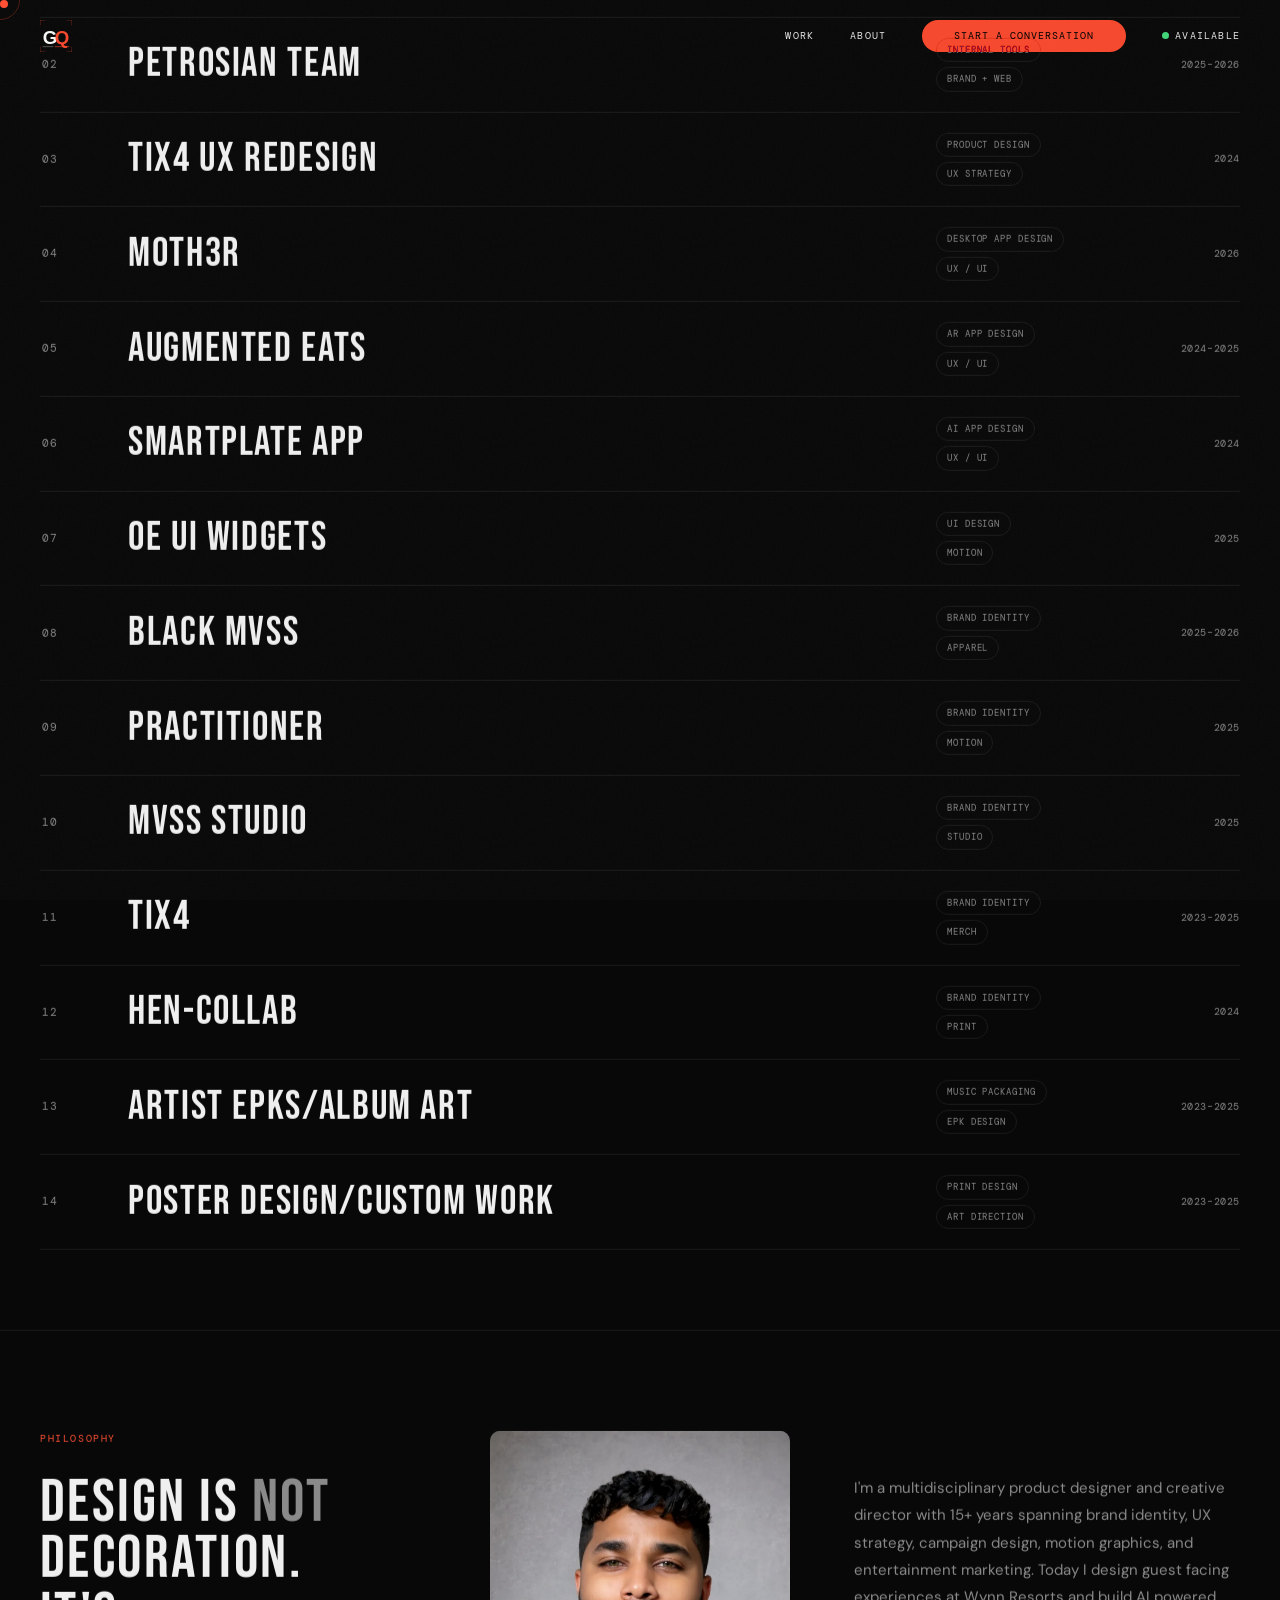
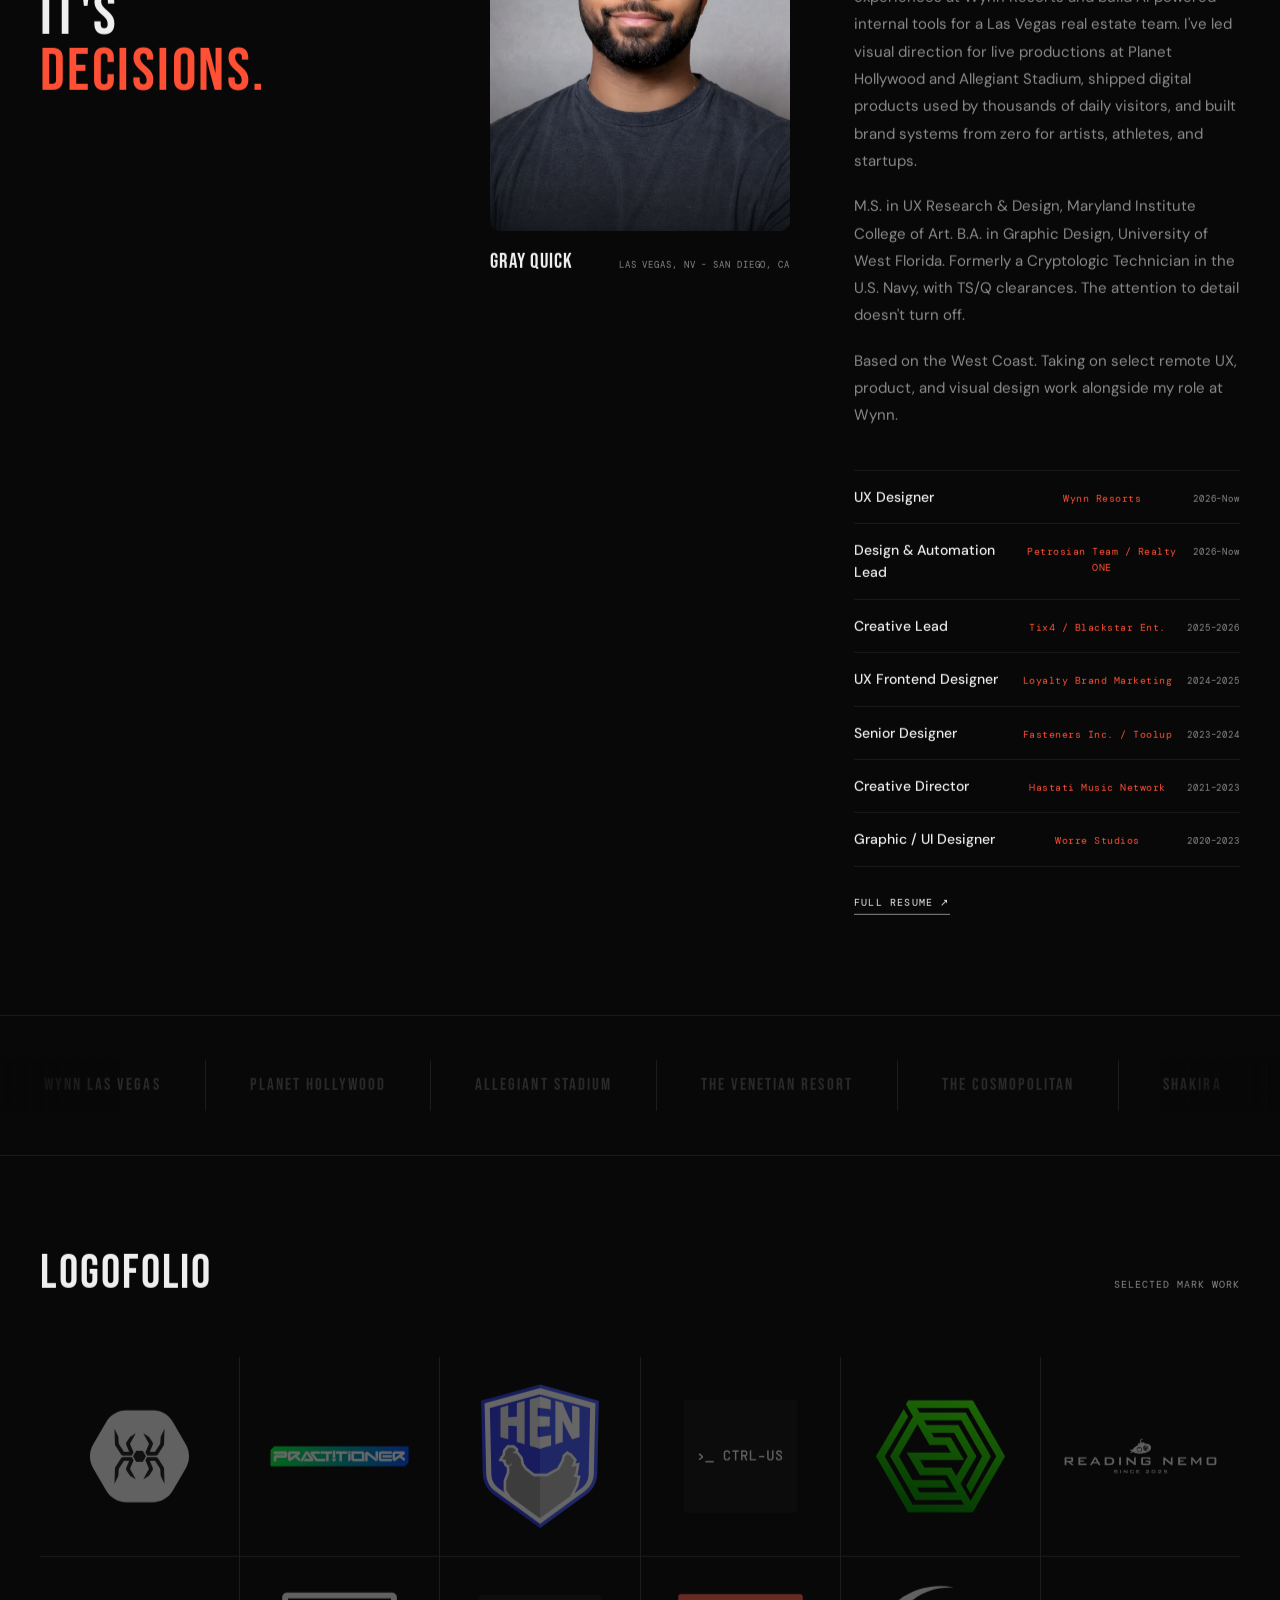
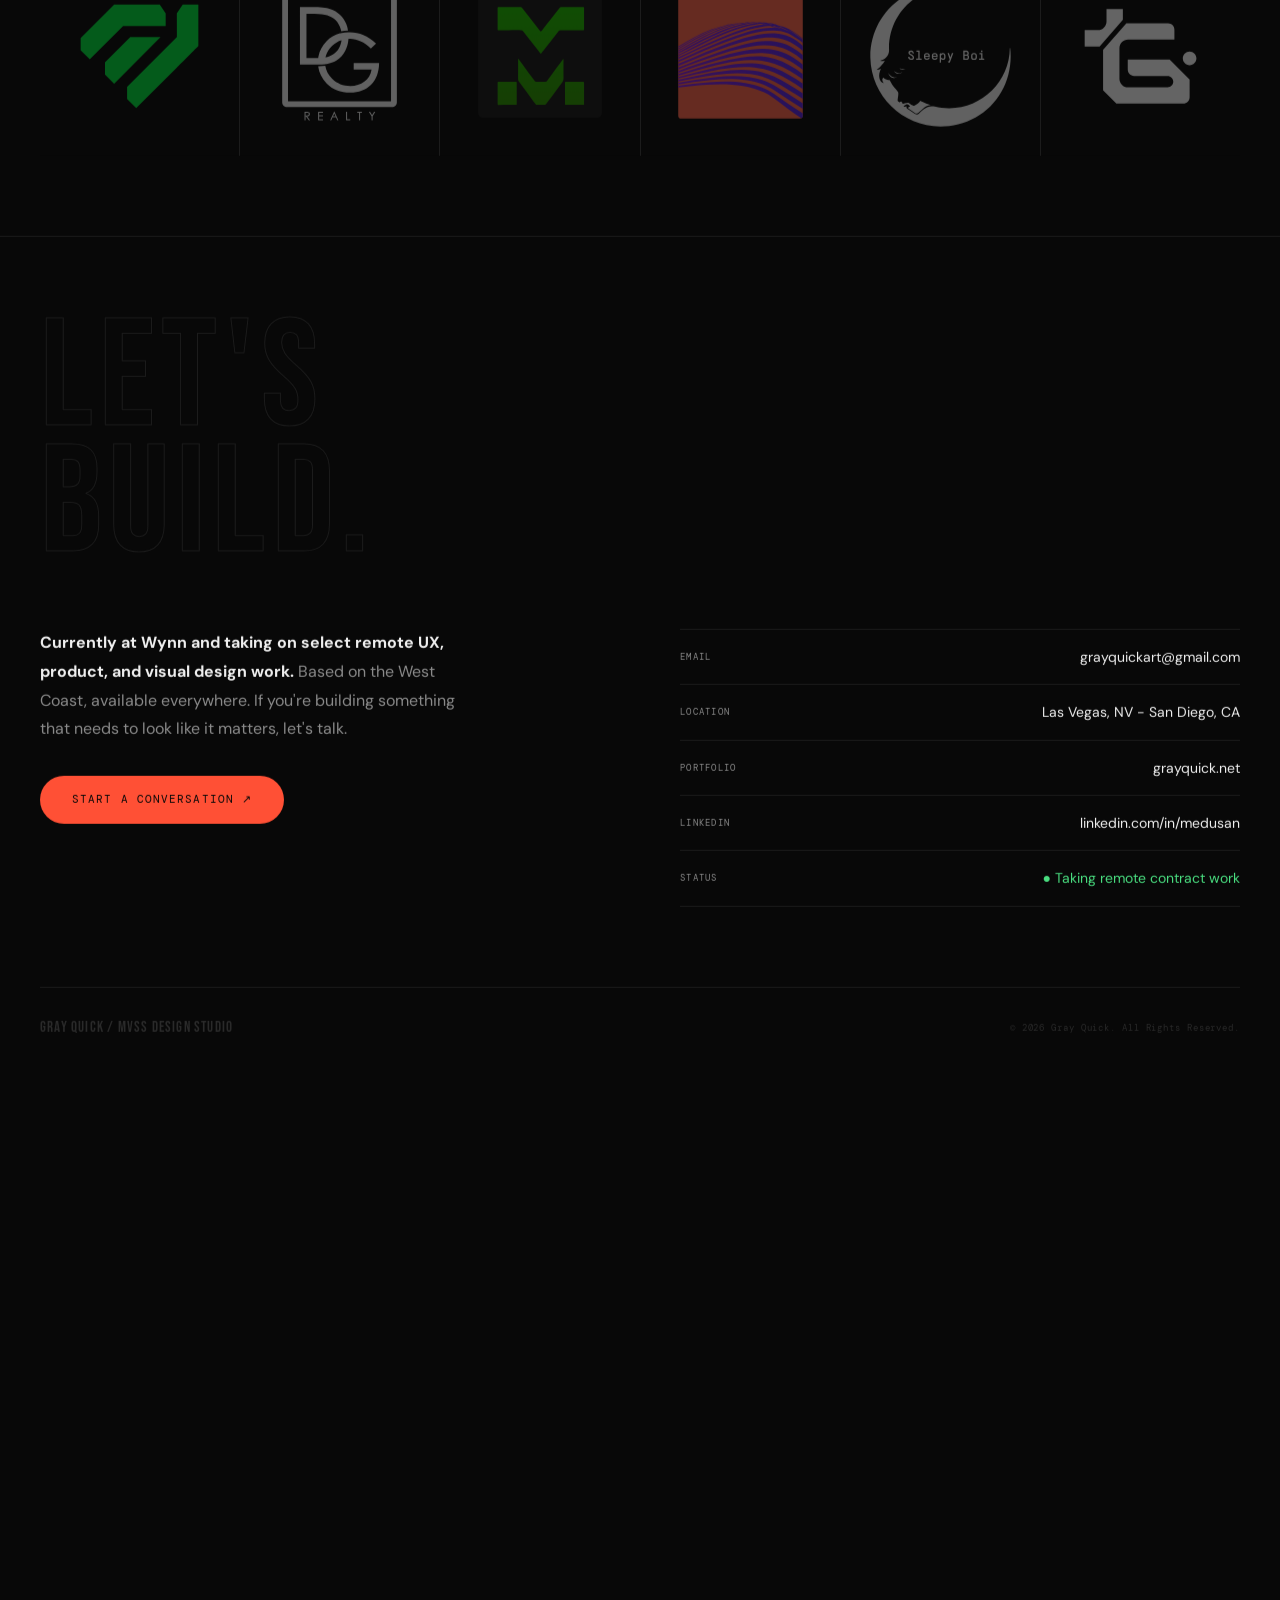
==== commit 6d40c352: "Add Wynn Rewards Summary, Benefits and Profile before/after to Wynn case study Co-Authored-By: Claud" ====
--- a/index.html
+++ b/index.html
@@ -719,23 +719,26 @@
           cat: 'Product Design / UX / Design Systems', title: 'WYNN\nRESORTS',
           meta: [{ l: 'Role', v: 'UX Designer (Contract)' }, { l: 'Client', v: 'Wynn Resorts / Wynn Las Vegas' }, { l: 'Year', v: '2026' }, { l: 'Platform', v: 'iOS App + Web' }, { l: 'Scope', v: 'Reservation Card System, Wynn Rewards Redesign, Icon Audit, Library Components' }],
           hero: 'assets/images/ux-ui/wynn/wynn-cover.webp',
-          intro: ["Wynn is a luxury brand first. Every guest touchpoint has to feel like the property: quiet, confident, nothing extra. The app's job is to get a guest from booking to checkout without ever feeling like they're using software.", "I joined the Wynn digital team as a UX Designer, working inside the company's design system on the guest app and web experience. The flagship piece is the mobile reservation card: the single component that follows a guest through their entire stay."],
+          intro: ["Wynn is a luxury brand first. Every guest touchpoint has to feel like the property: quiet, confident, nothing extra. The app's job is to get a guest from booking to checkout without ever feeling like they're using software.", "I joined the Wynn digital team as a UX Designer, working inside the company's design system on the guest app and web experience. Two flagship pieces: the mobile reservation card, the single component that follows a guest through their entire stay, and a redesign of the Wynn Rewards account experience (Summary, Benefits, and Profile) that was buried under tables, fine print, and a left nav that repeated the top nav."],
           tags: ['Reservation Card System (15 States)', 'Stay Lifecycle User Flow', 'Wynn Rewards Summary, Benefits + Profile', 'Icon Audit', 'Social Share Component', 'Story Navigation Component', 'Design Tokens', 'Big Caslon + Avenir Type System'],
           stats: [
             { n: '15', l: 'Card States' },
             { n: '1', l: 'Component, Full Stay' },
             { n: '3', l: 'Rewards Pages Redesigned' },
-            { n: '1px', l: 'Icon Standard @ 24' }
+            { n: '3', l: 'Tier Variants' }
           ],
-          galleries: [{ c: 'g1', imgs: ['assets/images/ux-ui/wynn/wynn-card-states.webp'] }, { c: 'g1', imgs: ['assets/images/ux-ui/wynn/wynn-user-flow.webp'] }],
+          galleries: [{ c: 'g1', imgs: ['assets/images/ux-ui/wynn/wynn-card-states.webp'] }, { c: 'g1', imgs: ['assets/images/ux-ui/wynn/wynn-user-flow.webp'] }, { c: 'g1', imgs: ['assets/images/ux-ui/wynn/wynn-rewards-before-after.webp'] }, { c: 'g1', imgs: ['assets/images/ux-ui/wynn/wynn-rewards-tiers.webp'] }, { c: 'g1', imgs: ['assets/images/ux-ui/wynn/wynn-benefits-before-after.webp'] }, { c: 'g1', imgs: ['assets/images/ux-ui/wynn/wynn-profile-before-after.webp'] }, { c: 'g1', imgs: ['assets/images/ux-ui/wynn/wynn-rewards-mobile.webp'] }],
           features: [
             { icon: '◈', h: 'One Card, Whole Stay', p: 'The reservation card lives at the top of the home screen and changes with the guest: upcoming stay, ready to check in, room being prepared, in stay with digital key and parking, checkout, and post checkout. The guest never has to go looking for the next step.' },
             { icon: '◇', h: 'Context Aware CTAs', p: 'Each state gets exactly one primary action. Dining before arrival, Check In on arrival day, Digital Key during the stay, Check Out on the last morning. Secondary actions like parking drop to an outlined icon so they never compete.' },
             { icon: '○', h: 'Mapped to Real Logic', p: 'Every state is tied to a decision in the flow: pre registration windows, arrival time sharing, room availability, feature flags, and key scan results. The design and the business rules ship as one thing.' },
+            { icon: '◈', h: 'Rewards That Read Like Status', p: 'The old Summary page was a ledger. The new one leads with a greeting, a tier progress gauge, and plain language about what it takes to reach the next level. Balances become four scannable cards, each with a single next action.' },
+            { icon: '◇', h: 'One Layout, Three Tiers', p: 'Red, Platinum, and Black share one layout and swap only what should change: card art, gauge color, progress copy, and the unlocks for the next tier. Black flips the message from unlock to maintain.' },
+            { icon: '○', h: 'Benefits Without the Matrix', p: 'A dense comparison table became three tier cards that show the five most relevant perks first, with Show All for the rest. Each higher tier only lists what it adds, so nobody reads the same benefit three times.' },
             { icon: '□', h: 'Built in the System', p: 'Avenir LT for UI, Wynn Green for action, the brand\'s warm neutrals for surfaces. No one off styles. Every state is a variant of one component so engineering builds it once.' }
           ],
-          body: ["The starting point was a card that didn't change. The same layout tried to serve a guest booking three weeks out and a guest standing at the front desk, so the most important action was always buried. I mapped the full stay lifecycle as a user flow first, from reservation added through homescreen after checkout, with every branch point the system actually checks.", "From the flow came the states. Fifteen of them, each with a status line that tells the guest where they are in plain language, the room name, the one date or time that matters right now, and a single primary button. Supporting details like ID requirements at check in sit inline instead of in a modal.", "Concepts went through review with the design lead and were approved. I then rebuilt every existing reservation state in the approved minimal style so the whole system reads as one family.", "Alongside the card work: redesigning the Wynn Rewards Summary, Benefits, and Profile pages to cut information overload without losing the luxury feel, running an icon audit across the design system against the brand library to flag drift and duplicates, and building new library components like Social Share and story navigation to spec with design tokens."],
-          impact: 'Reservation card concepts approved by design leadership and rebuilt across all 15 states. Wynn Rewards redesign narrowed to final concepts for desktop and mobile. Ongoing work inside the Wynn design system.',
+          body: ["The starting point was a card that didn't change. The same layout tried to serve a guest booking three weeks out and a guest standing at the front desk, so the most important action was always buried. I mapped the full stay lifecycle as a user flow first, from reservation added through homescreen after checkout, with every branch point the system actually checks.", "From the flow came the states. Fifteen of them, each with a status line that tells the guest where they are in plain language, the room name, the one date or time that matters right now, and a single primary button. Supporting details like ID requirements at check in sit inline instead of in a modal.", "Concepts went through review with the design lead and were approved. I then rebuilt every existing reservation state in the approved minimal style so the whole system reads as one family.", "The Rewards work started from the same problem in a different place. The account area was a set of tables and fine print with a left side nav that repeated the top nav, so guests had two ways to get lost. The team explored a heavily gamified direction first; leadership passed, and we went with a cleaner concept that lets the tier itself do the motivating.", "I carried that direction across the account area. Rewards Summary got a tier gauge, balance cards, and a next tier module, designed in Red, Platinum, and Black variants. Benefits went from a comparison matrix to three tier cards. Profile collapsed into one page with anchor navigation, so the redundant side nav goes away. Every page was designed for desktop and mobile.", "Alongside the Rewards and card work: running an icon audit across the design system against the brand library to flag drift and duplicates, and building new library components like Social Share and story navigation to spec with design tokens."],
+          impact: 'Reservation card concepts approved by design leadership and rebuilt across all 15 states. Wynn Rewards Summary, Benefits, and Profile redesigned for desktop and mobile across three tier variants. Ongoing work inside the Wynn design system.',
           next: 'real-estate', nextT: 'PETROSIAN TEAM'
         },
         'tix4': {
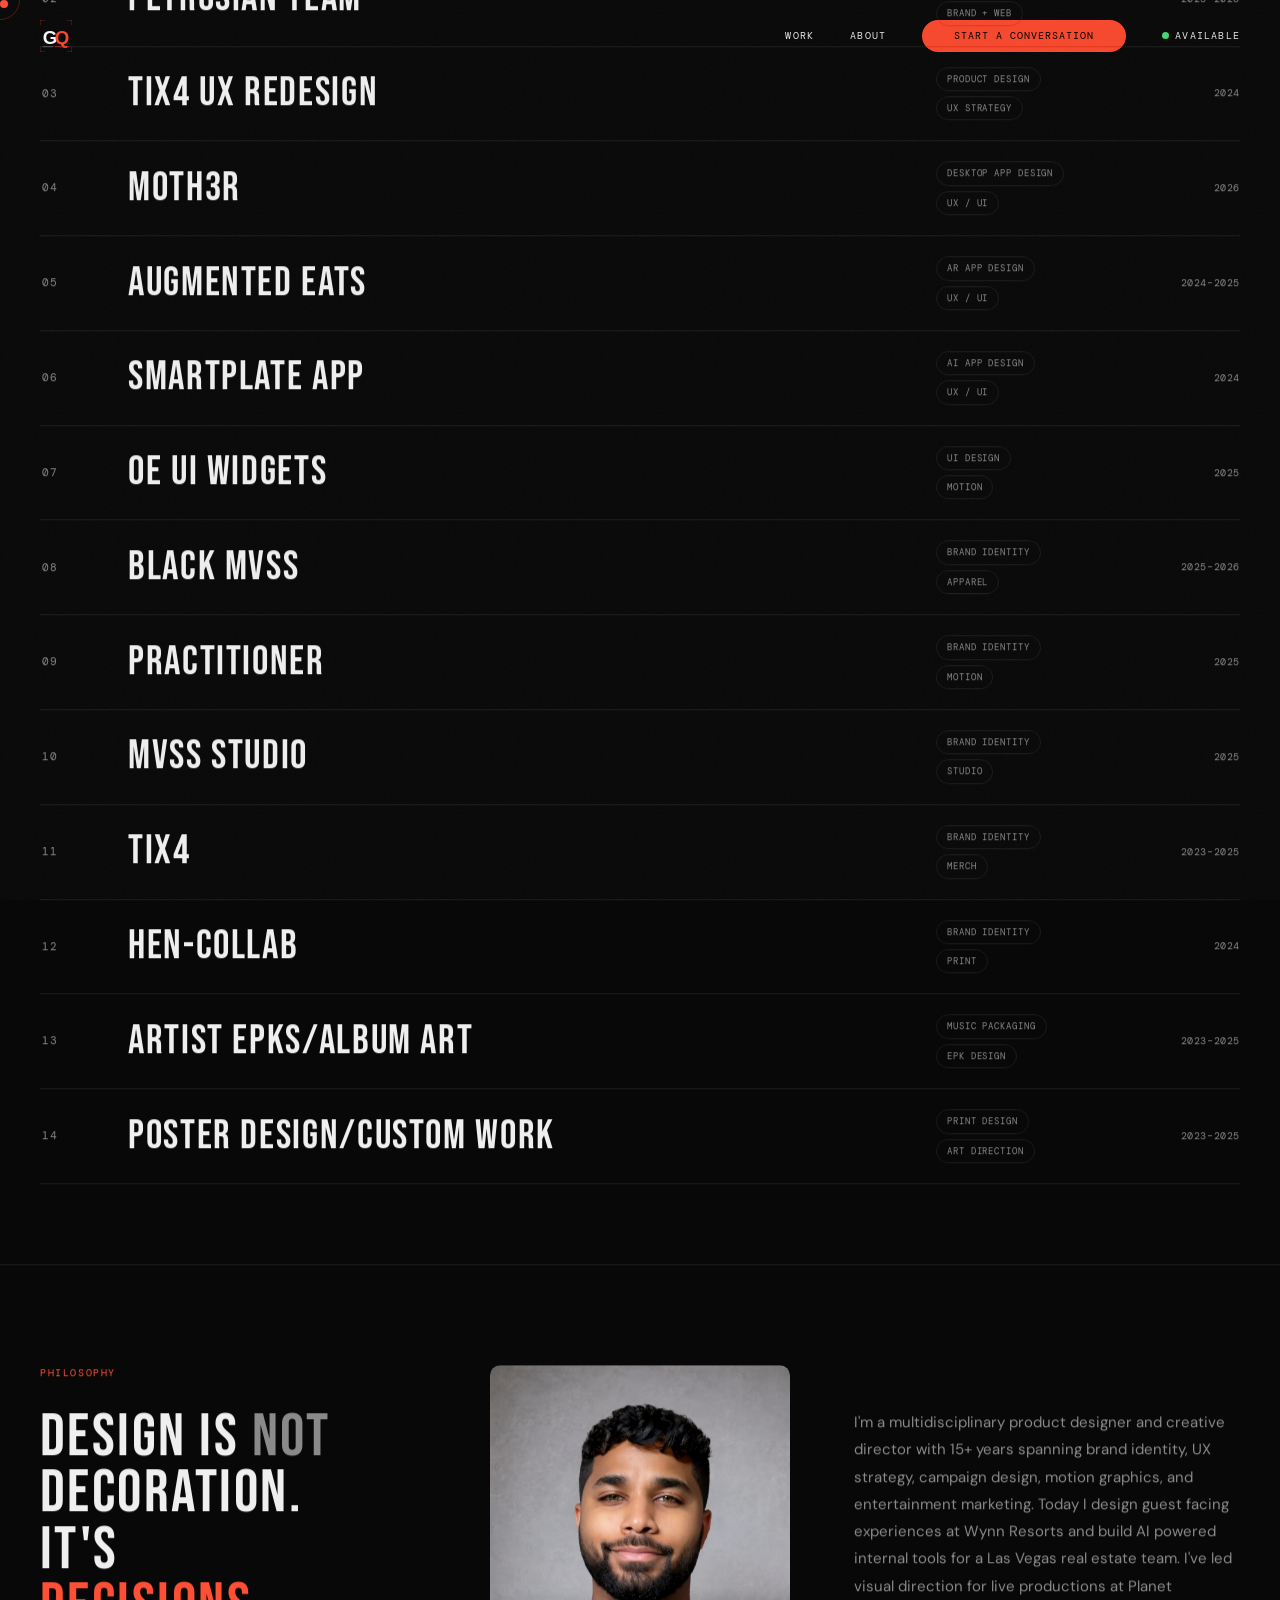
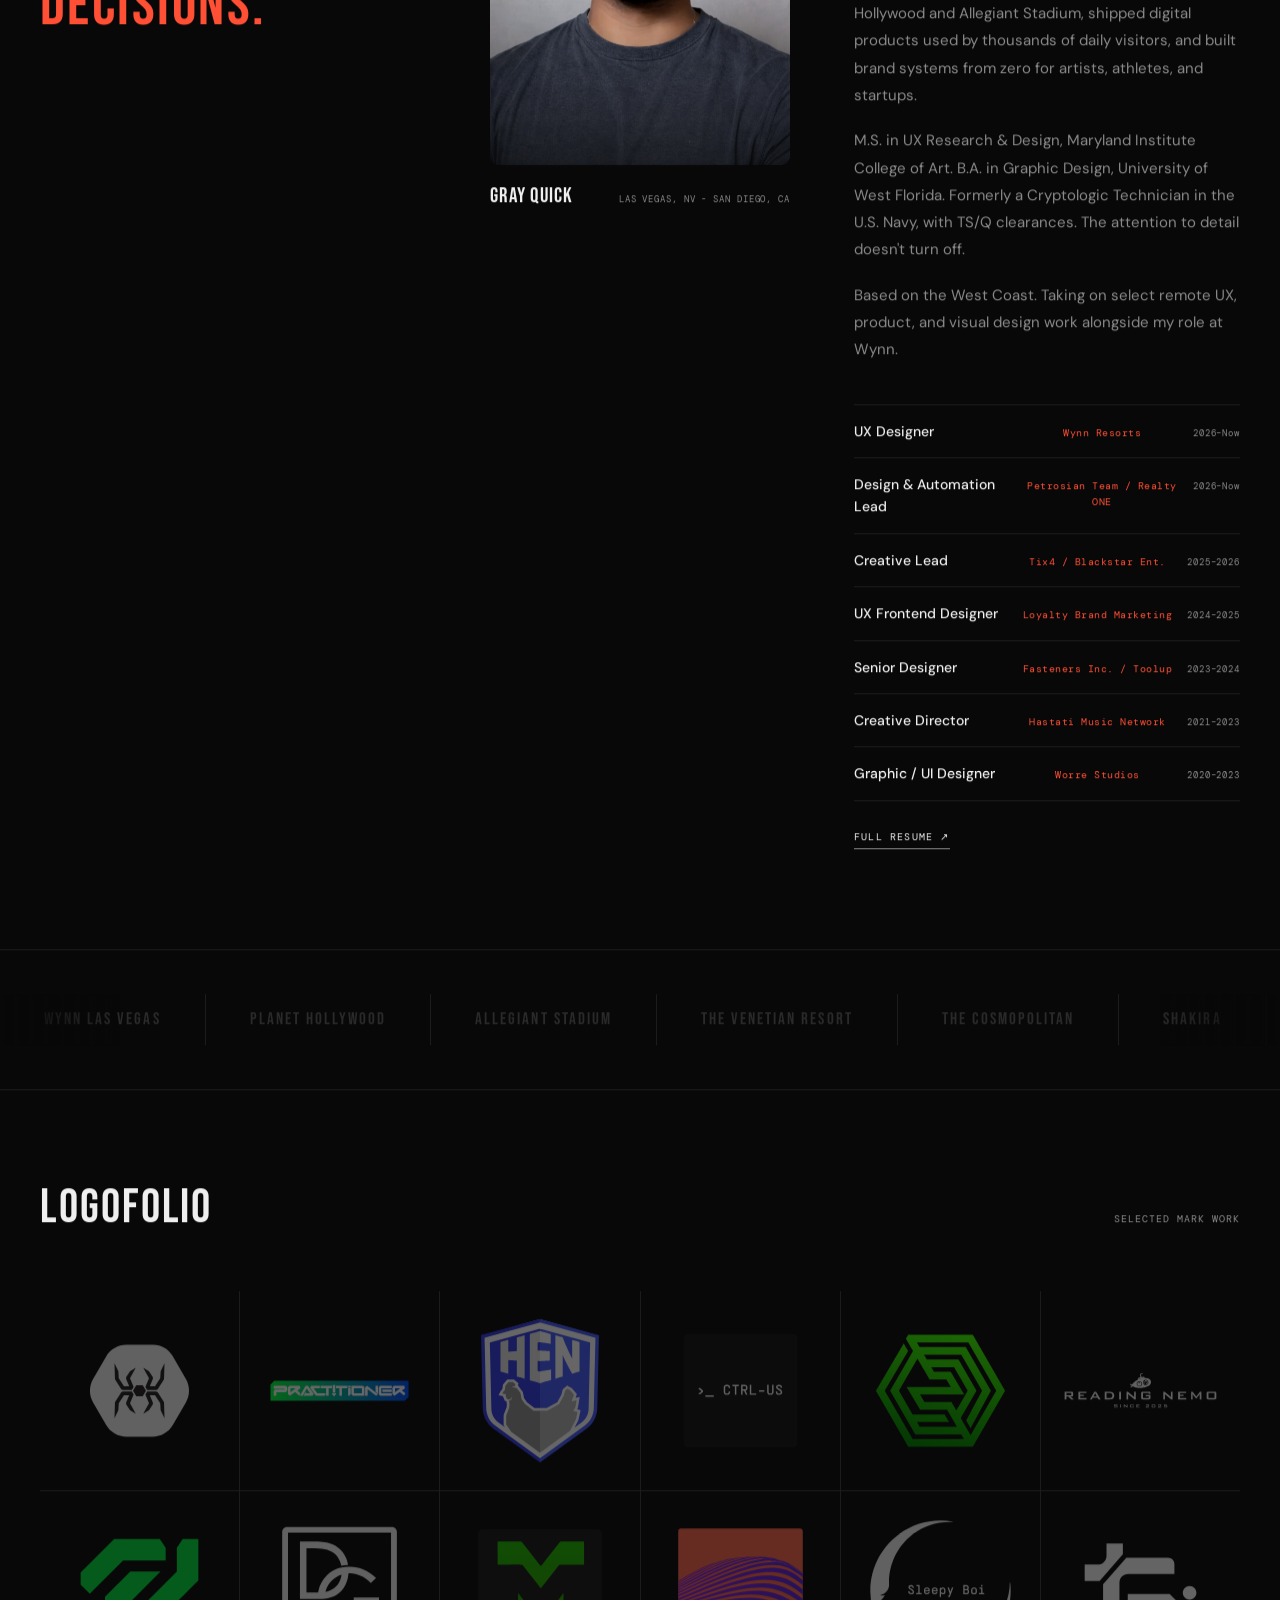
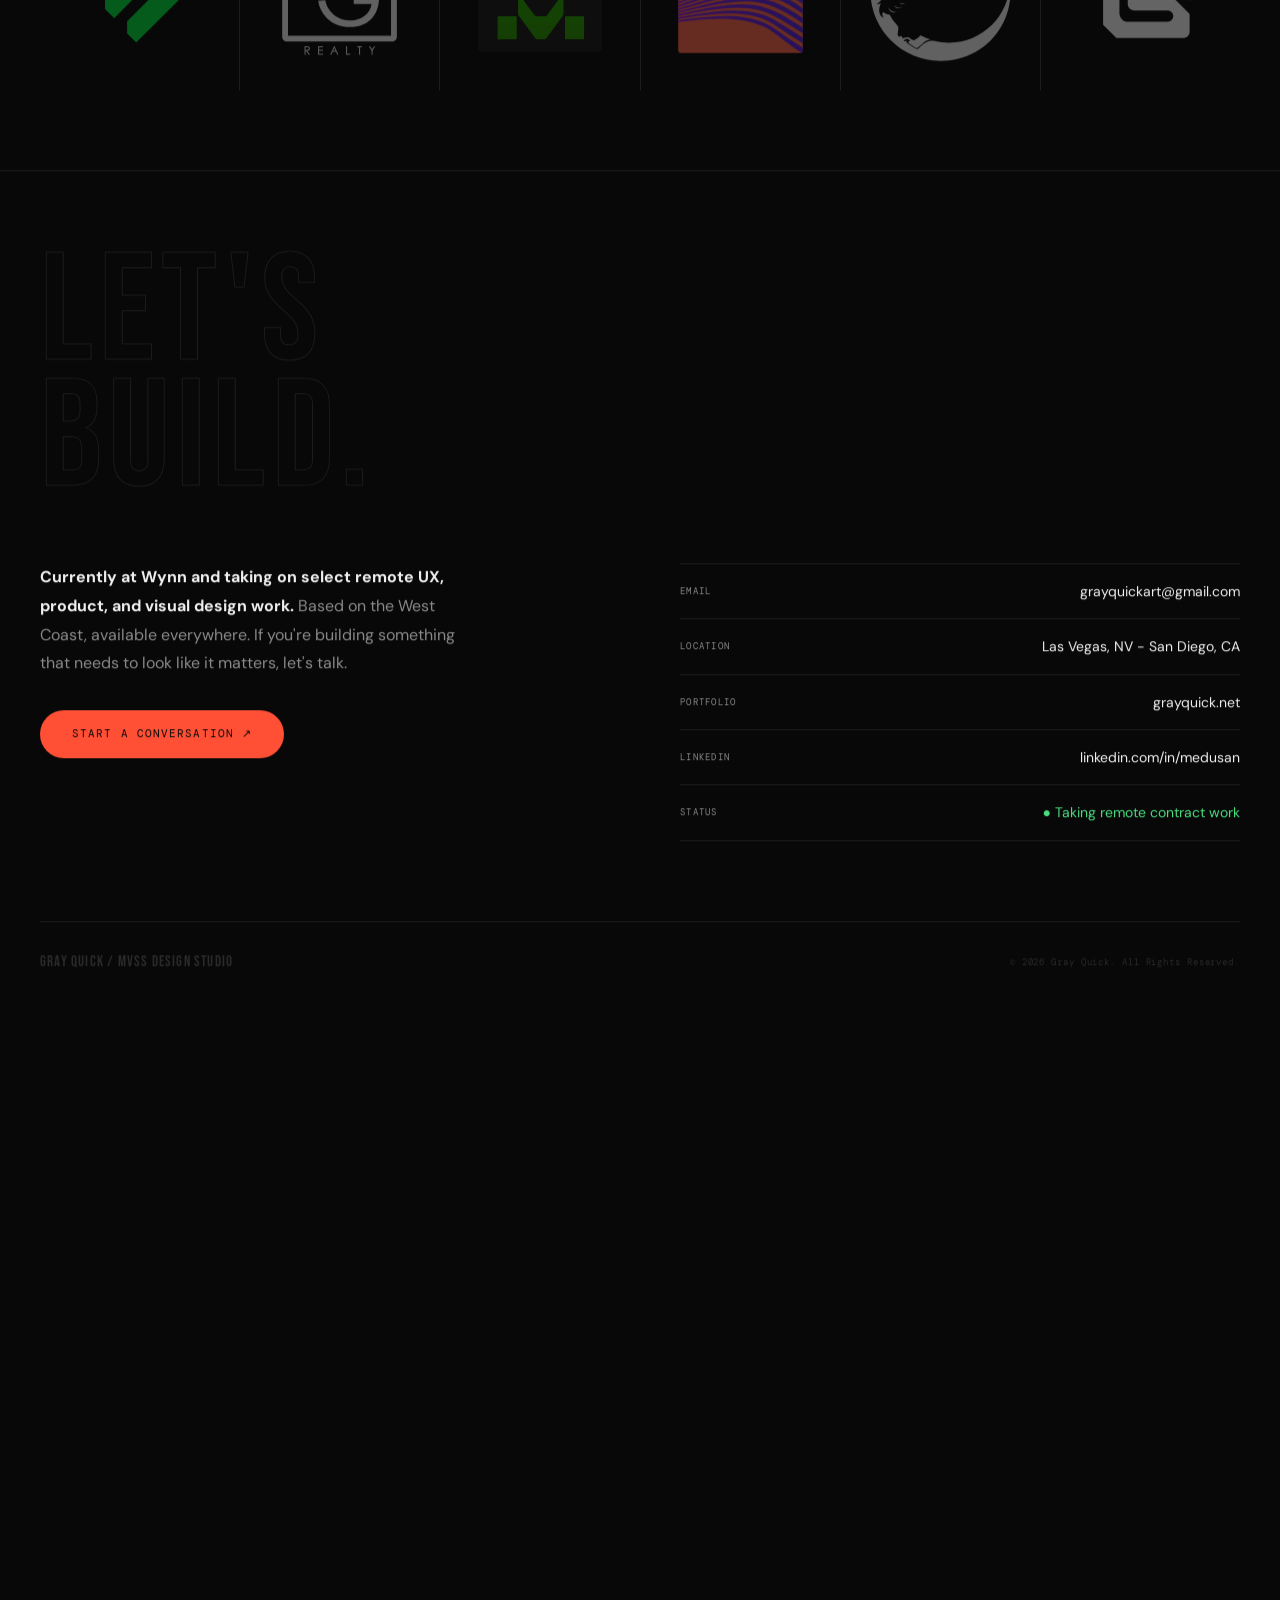
==== commit bca7d670: "Add Mothership, Referral Manager and recruiting funnel screens to Petrosian case study Co-Authored-B" ====
--- a/index.html
+++ b/index.html
@@ -864,13 +864,14 @@
           stats: [
             { n: '430+', l: 'Records Synced' },
             { n: '24/7', l: 'Lead Auto Claim' },
-            { n: '2', l: 'Live Sites' },
+            { n: '7', l: 'Step Application' },
             { n: '1', l: 'Designer + Dev' }
           ],
           features: [
             { icon: '◈', h: 'Mothership Dashboard', p: 'The team\'s home base. KPI tracking with Follow Up Boss write back, an embedded lead panel, a customizable launcher, and AI generated call scripts via the Anthropic API so agents walk into every call prepared.' },
             { icon: '◇', h: 'Lead Auto Claim', p: 'A live Node.js service on Railway that watches for inbound referral leads and claims them in real time. Reconnect logic, rate limiting, a persisted claim store, and a proxy that keeps API tokens out of the browser.' },
-            { icon: '○', h: 'Recruiting Funnel', p: 'joinpetrosianteam.com: one Apply Now path into Google Sheets, a Slack message with Approve and Deny buttons, and an automated booking email only after approval. No more unqualified calls on the calendar.' },
+            { icon: '○', h: 'Recruiting Funnel', p: 'joinpetrosianteam.com: two partnership models, one 7 step application. Submissions land in Google Sheets and Slack with Approve and Deny buttons, and the booking email only goes out after approval. No more unqualified calls on the calendar.' },
+            { icon: '◈', h: 'Referral Manager', p: 'A Mothership tool that researches an outbound referral agent by name, state, and brokerage, saves them for reuse, and generates the referral paperwork. What used to be a manual search and a Word doc is now one screen.' },
             { icon: '□', h: 'Transaction Sync + Stack Audit', p: 'Airtable automations that keep Follow Up Boss deals current without manual entry, backfilled across 430+ records. Plus an audit of the software stack that flagged subscriptions to cancel.' }
           ],
           tech: [
@@ -880,8 +881,8 @@
             { h: 'Integrations', p: 'Follow Up Boss, Airtable, Google Apps Script, Slack' }
           ],
           tags: ['Mothership Lead Dashboard', 'Lead Auto Claim Service', 'Recruiting Funnel + Slack Approvals', 'Airtable to FUB Sync', 'Website Design: luxurylistingsnv.com', 'Agent Recruiting Deck (22pp)', 'Vendor Directory', 'Personal Agent Pitch Deck', 'DB Monogram Identity', 'Sign Panel Mockup'],
-          body: ["The website was the foundation. luxurylistingsnv.com was designed to position Nathan Petrosian as the go-to luxury real estate agent in Las Vegas — cinematic full-bleed photography, clean typography, a listings integration that doesn't look like a database, and a contact experience that feels high-end rather than transactional. The video walkthrough below shows the full site as designed.", "The recruiting package expanded the brand into print — 22 pages designed to convert real estate agents. Cinematic cover, Nathan Petrosian bio, team photos, Realty ONE Group positioning, benefits table, agent branding examples, tech stack, and a five-step onboarding flow. Every section built to overcome a specific objection a prospective agent would have.", "The vendor list is branded post-close collateral. Black/gold treatment, alphabetical service categories, stock photography that doesn't look like stock.", "The Daniela Baum pitch deck is a personal brand within the team brand — white/pearl background, gold foil aesthetic, her db monogram, $200M in 2025 sales volume front and center. Designed to present on-screen and leave behind in print."],
-          galleries: [{ c: 'g2', imgs: ['assets/images/real-estate/petrosian-cover.webp', 'assets/images/real-estate/petrosian-team.webp'] }, { c: 'g3', imgs: ['assets/images/real-estate/petrosian-branding.webp', 'assets/images/real-estate/vendor-list-cover.webp', 'assets/images/real-estate/vendor-list-spread.webp'] }, { c: 'g3', imgs: ['assets/images/real-estate/daniela-baum-cover.webp', 'assets/images/real-estate/daniela-baum-stat.webp', 'assets/images/real-estate/daniela-baum-sold.webp'] }],
+          body: ["Mothership started as a launcher and became the team's operating system. One screen holds the custom tools (lead management, a priority call list, listings, referrals, UpNest auto claim status) next to every outside platform the team still pays for, so nobody has nine tabs open. The lead dashboard pulls live activity, new business, AI conversation, and seller signal counts out of Follow Up Boss and Ylopo across 60,000+ records, with Today through All Time windows and follow up and waiting on reply queues in the side nav.", "The recruiting funnel on joinpetrosianteam.com replaced a scattered intake with one story: the inconsistency problem, what the in house ISA team handles, and two partnership models (Referral and Team) with one application. The application runs 7 short steps, starting with four contact fields before the real questions, and an Approve gate in Slack keeps Nathan in control of who gets a meeting.", "The website was the foundation. luxurylistingsnv.com was designed to position Nathan Petrosian as the go-to luxury real estate agent in Las Vegas — cinematic full-bleed photography, clean typography, a listings integration that doesn't look like a database, and a contact experience that feels high-end rather than transactional. The video walkthrough below shows the full site as designed.", "The recruiting package expanded the brand into print — 22 pages designed to convert real estate agents. Cinematic cover, Nathan Petrosian bio, team photos, Realty ONE Group positioning, benefits table, agent branding examples, tech stack, and a five-step onboarding flow. Every section built to overcome a specific objection a prospective agent would have.", "The vendor list is branded post-close collateral. Black/gold treatment, alphabetical service categories, stock photography that doesn't look like stock.", "The Daniela Baum pitch deck is a personal brand within the team brand — white/pearl background, gold foil aesthetic, her db monogram, $200M in 2025 sales volume front and center. Designed to present on-screen and leave behind in print."],
+          galleries: [{ c: 'g1', imgs: ['assets/images/real-estate/petrosian-mothership.webp'] }, { c: 'g1', imgs: ['assets/images/real-estate/petrosian-referral-manager.webp'] }, { c: 'g1', imgs: ['assets/images/real-estate/petrosian-funnel.webp'] }, { c: 'g1', imgs: ['assets/images/real-estate/petrosian-funnel-mobile.webp'] }, { c: 'g2', imgs: ['assets/images/real-estate/petrosian-cover.webp', 'assets/images/real-estate/petrosian-team.webp'] }, { c: 'g3', imgs: ['assets/images/real-estate/petrosian-branding.webp', 'assets/images/real-estate/vendor-list-cover.webp', 'assets/images/real-estate/vendor-list-spread.webp'] }, { c: 'g3', imgs: ['assets/images/real-estate/daniela-baum-cover.webp', 'assets/images/real-estate/daniela-baum-stat.webp', 'assets/images/real-estate/daniela-baum-sold.webp'] }],
           video: 'assets/video/luxurylistingsnv.mp4',
           impact: 'Dashboard, auto claim service, recruiting funnel, and transaction sync all live and in daily use. Website live at luxurylistingsnv.com. Print and pitch deliverables in active use across recruiting and client presentations.',
           next: 'tix4branding', nextT: 'TIX4 BRANDING'
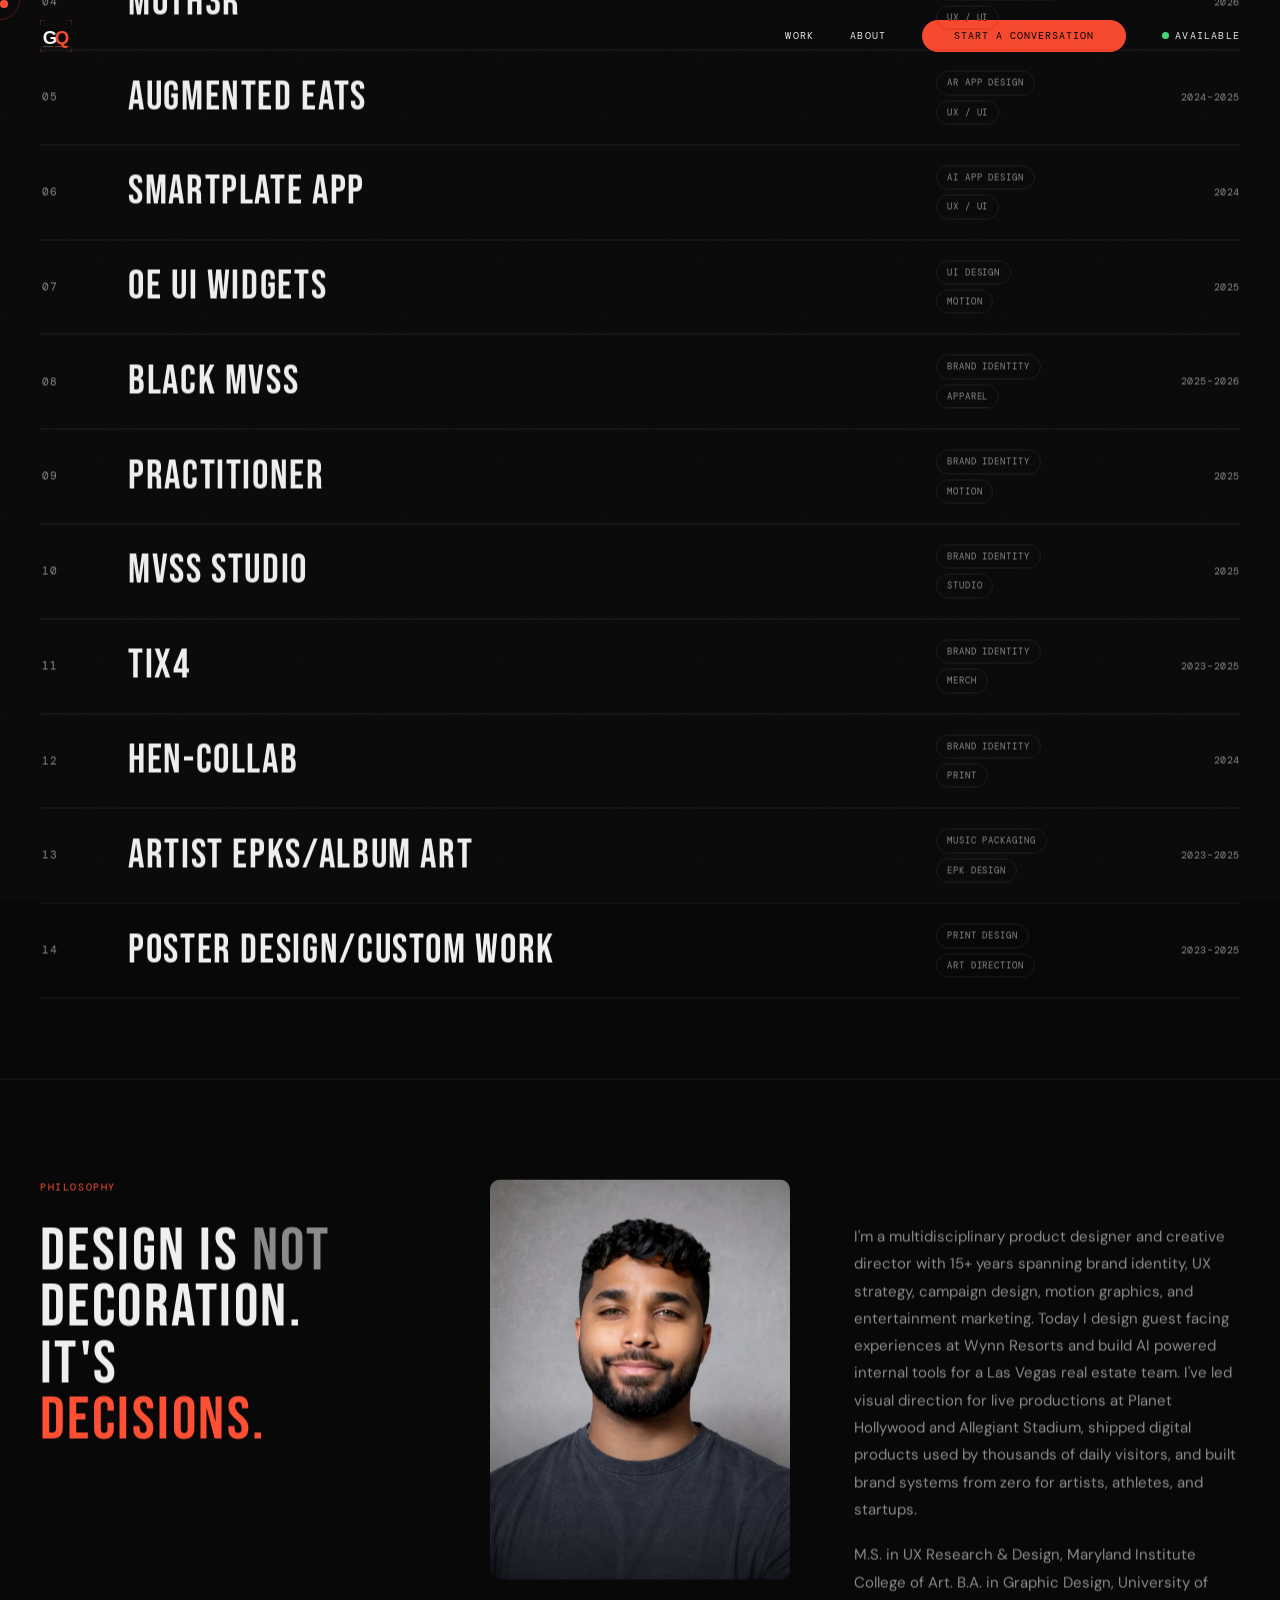
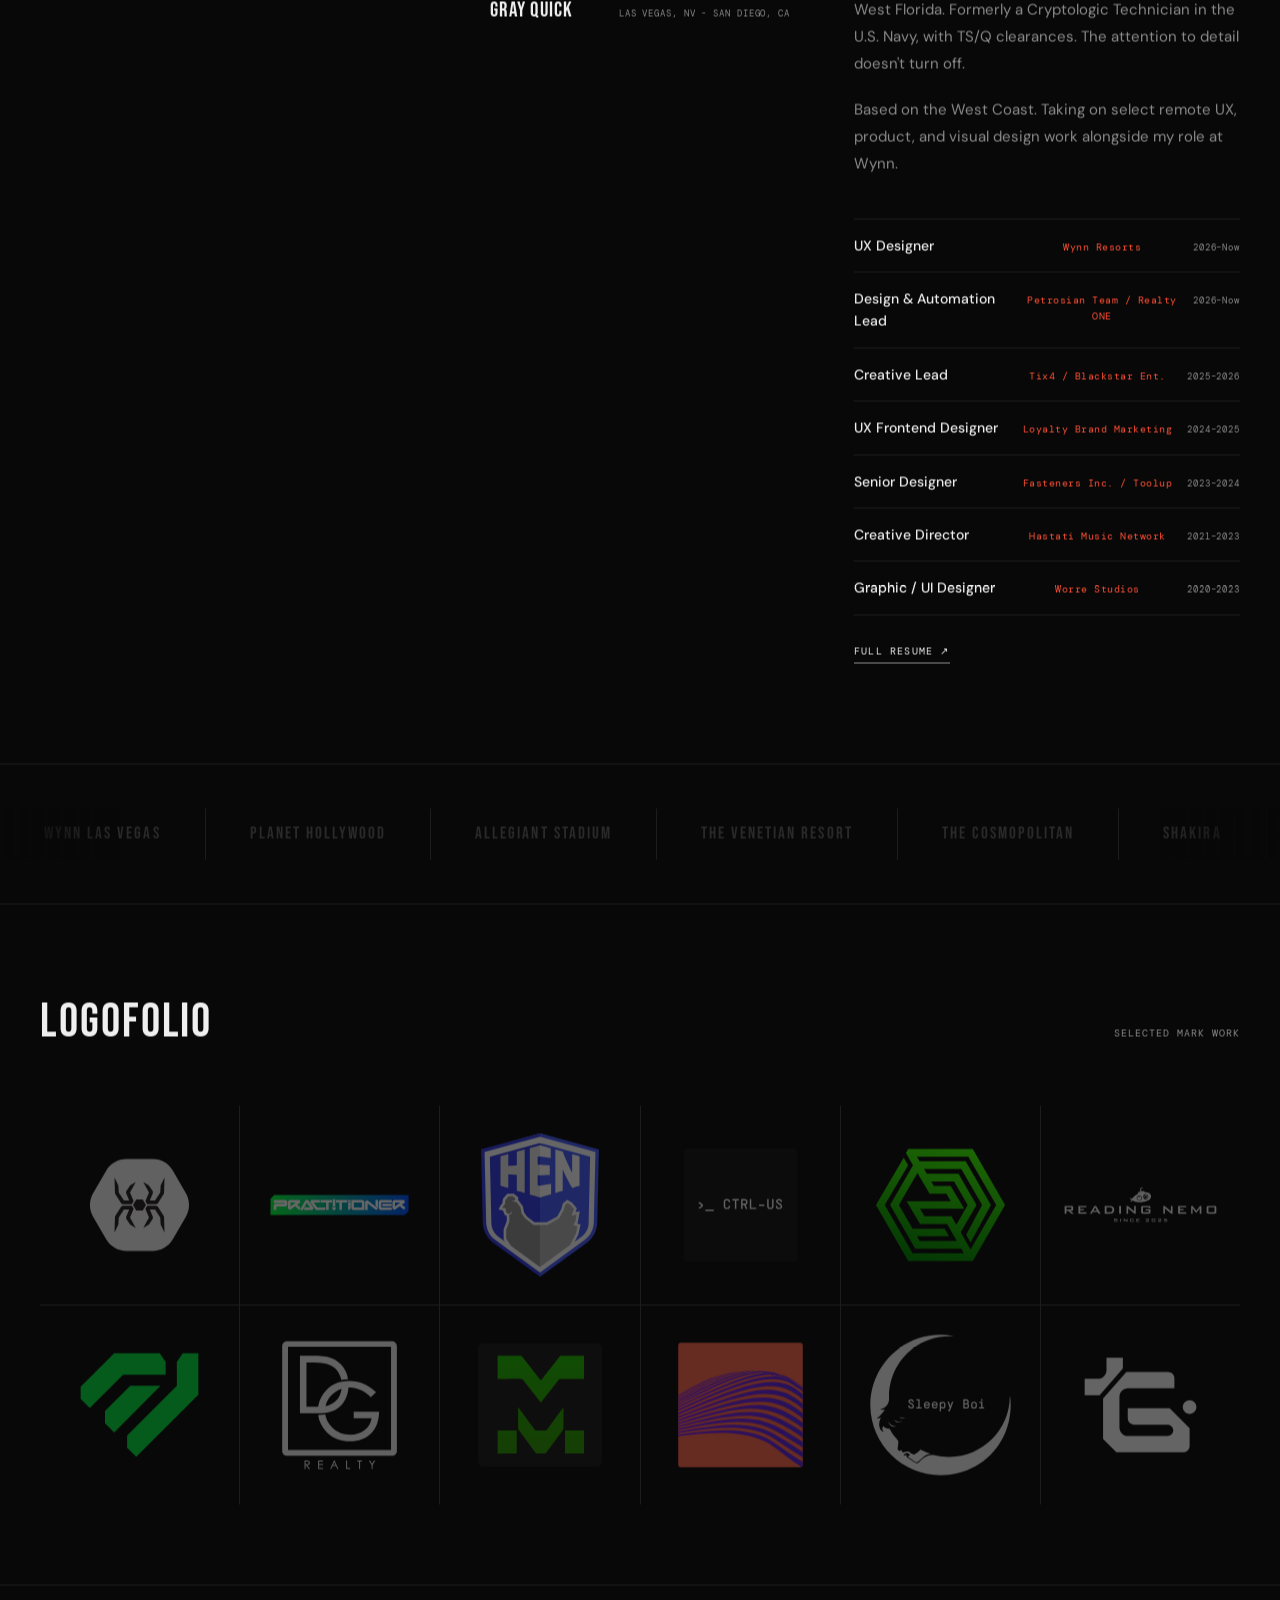
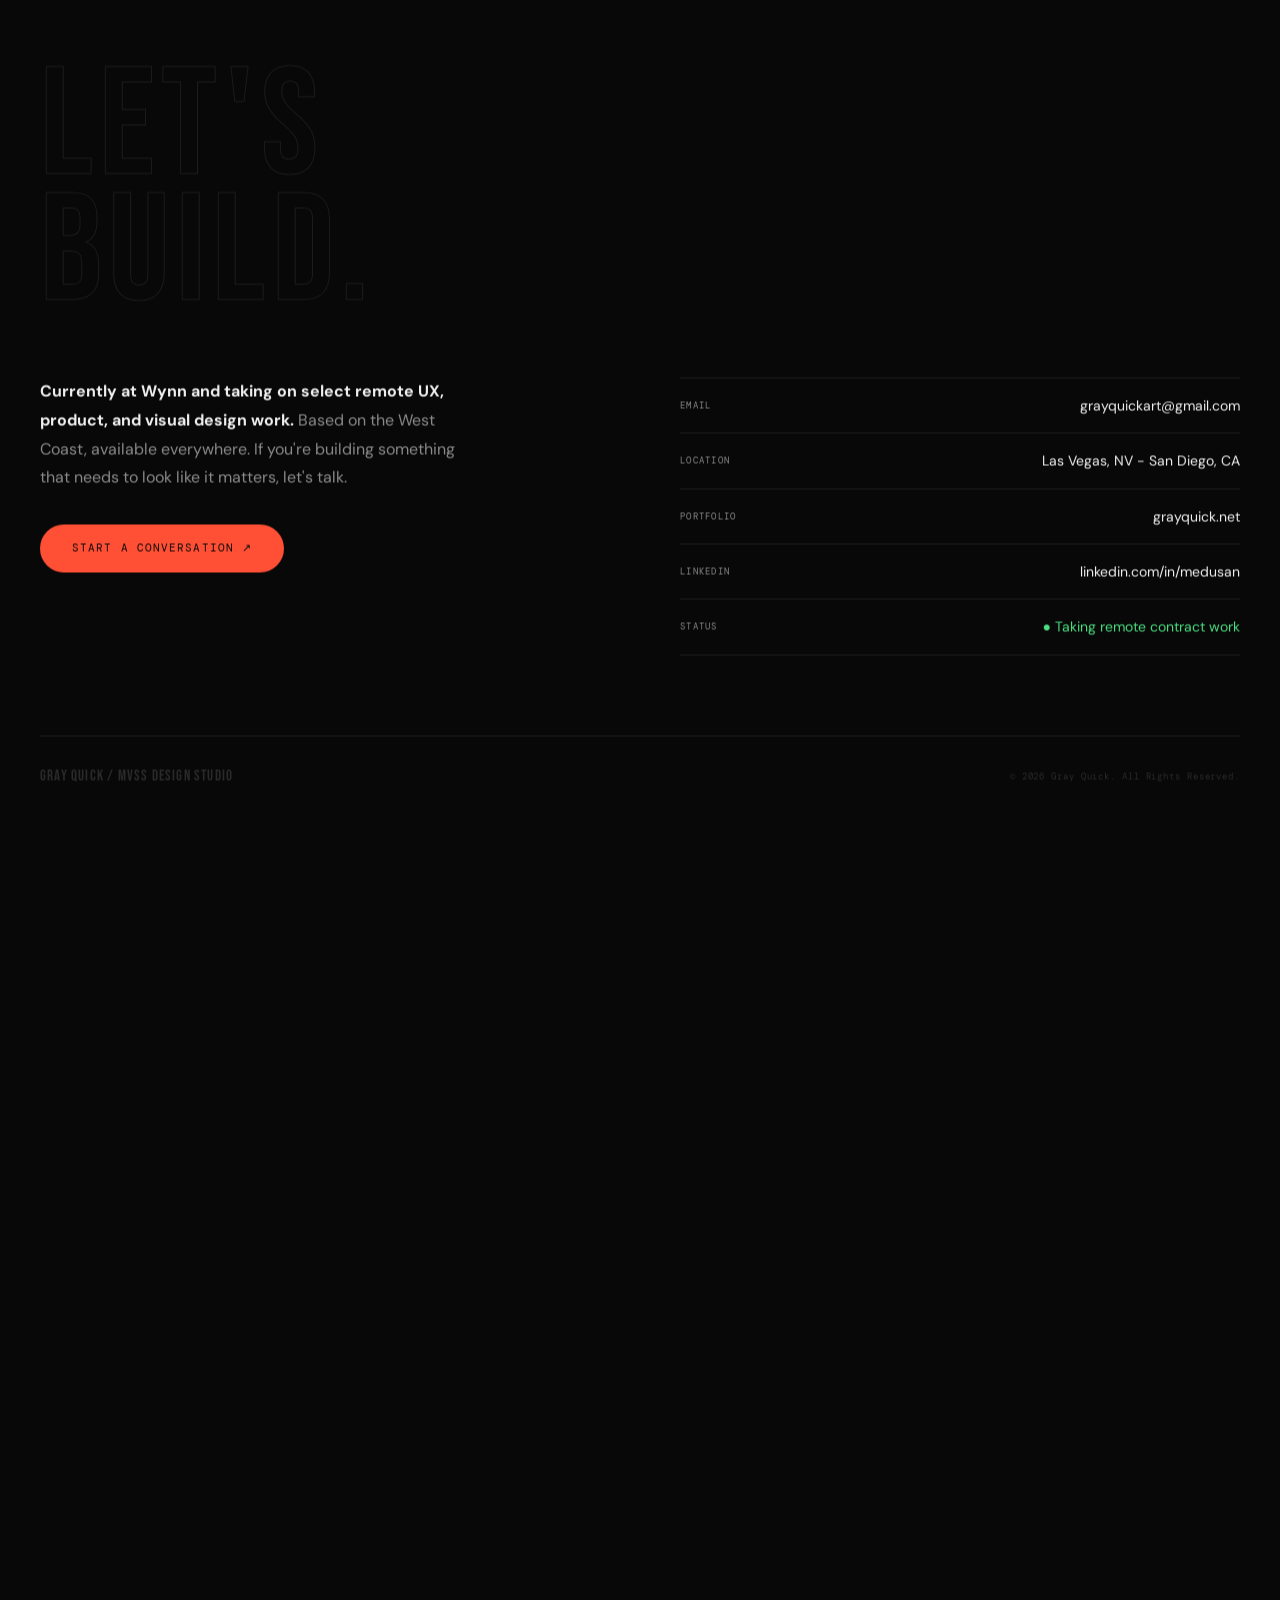
==== commit fbb51e5d: "Redact client lead metrics on Mothership dashboard image Co-Authored-By: Claude Opus 5.5 <noreply@an" ====
--- a/index.html
+++ b/index.html
@@ -881,7 +881,7 @@
             { h: 'Integrations', p: 'Follow Up Boss, Airtable, Google Apps Script, Slack' }
           ],
           tags: ['Mothership Lead Dashboard', 'Lead Auto Claim Service', 'Recruiting Funnel + Slack Approvals', 'Airtable to FUB Sync', 'Website Design: luxurylistingsnv.com', 'Agent Recruiting Deck (22pp)', 'Vendor Directory', 'Personal Agent Pitch Deck', 'DB Monogram Identity', 'Sign Panel Mockup'],
-          body: ["Mothership started as a launcher and became the team's operating system. One screen holds the custom tools (lead management, a priority call list, listings, referrals, UpNest auto claim status) next to every outside platform the team still pays for, so nobody has nine tabs open. The lead dashboard pulls live activity, new business, AI conversation, and seller signal counts out of Follow Up Boss and Ylopo across 60,000+ records, with Today through All Time windows and follow up and waiting on reply queues in the side nav.", "The recruiting funnel on joinpetrosianteam.com replaced a scattered intake with one story: the inconsistency problem, what the in house ISA team handles, and two partnership models (Referral and Team) with one application. The application runs 7 short steps, starting with four contact fields before the real questions, and an Approve gate in Slack keeps Nathan in control of who gets a meeting.", "The website was the foundation. luxurylistingsnv.com was designed to position Nathan Petrosian as the go-to luxury real estate agent in Las Vegas — cinematic full-bleed photography, clean typography, a listings integration that doesn't look like a database, and a contact experience that feels high-end rather than transactional. The video walkthrough below shows the full site as designed.", "The recruiting package expanded the brand into print — 22 pages designed to convert real estate agents. Cinematic cover, Nathan Petrosian bio, team photos, Realty ONE Group positioning, benefits table, agent branding examples, tech stack, and a five-step onboarding flow. Every section built to overcome a specific objection a prospective agent would have.", "The vendor list is branded post-close collateral. Black/gold treatment, alphabetical service categories, stock photography that doesn't look like stock.", "The Daniela Baum pitch deck is a personal brand within the team brand — white/pearl background, gold foil aesthetic, her db monogram, $200M in 2025 sales volume front and center. Designed to present on-screen and leave behind in print."],
+          body: ["Mothership started as a launcher and became the team's operating system. One screen holds the custom tools (lead management, a priority call list, listings, referrals, UpNest auto claim status) next to every outside platform the team still pays for, so nobody has nine tabs open. The lead dashboard pulls live activity, new business, AI conversation, and seller signal counts out of Follow Up Boss and Ylopo, with Today through All Time windows and follow up and waiting on reply queues in the side nav.", "The recruiting funnel on joinpetrosianteam.com replaced a scattered intake with one story: the inconsistency problem, what the in house ISA team handles, and two partnership models (Referral and Team) with one application. The application runs 7 short steps, starting with four contact fields before the real questions, and an Approve gate in Slack keeps Nathan in control of who gets a meeting.", "The website was the foundation. luxurylistingsnv.com was designed to position Nathan Petrosian as the go-to luxury real estate agent in Las Vegas — cinematic full-bleed photography, clean typography, a listings integration that doesn't look like a database, and a contact experience that feels high-end rather than transactional. The video walkthrough below shows the full site as designed.", "The recruiting package expanded the brand into print — 22 pages designed to convert real estate agents. Cinematic cover, Nathan Petrosian bio, team photos, Realty ONE Group positioning, benefits table, agent branding examples, tech stack, and a five-step onboarding flow. Every section built to overcome a specific objection a prospective agent would have.", "The vendor list is branded post-close collateral. Black/gold treatment, alphabetical service categories, stock photography that doesn't look like stock.", "The Daniela Baum pitch deck is a personal brand within the team brand — white/pearl background, gold foil aesthetic, her db monogram, $200M in 2025 sales volume front and center. Designed to present on-screen and leave behind in print."],
           galleries: [{ c: 'g1', imgs: ['assets/images/real-estate/petrosian-mothership.webp'] }, { c: 'g1', imgs: ['assets/images/real-estate/petrosian-referral-manager.webp'] }, { c: 'g1', imgs: ['assets/images/real-estate/petrosian-funnel.webp'] }, { c: 'g1', imgs: ['assets/images/real-estate/petrosian-funnel-mobile.webp'] }, { c: 'g2', imgs: ['assets/images/real-estate/petrosian-cover.webp', 'assets/images/real-estate/petrosian-team.webp'] }, { c: 'g3', imgs: ['assets/images/real-estate/petrosian-branding.webp', 'assets/images/real-estate/vendor-list-cover.webp', 'assets/images/real-estate/vendor-list-spread.webp'] }, { c: 'g3', imgs: ['assets/images/real-estate/daniela-baum-cover.webp', 'assets/images/real-estate/daniela-baum-stat.webp', 'assets/images/real-estate/daniela-baum-sold.webp'] }],
           video: 'assets/video/luxurylistingsnv.mp4',
           impact: 'Dashboard, auto claim service, recruiting funnel, and transaction sync all live and in daily use. Website live at luxurylistingsnv.com. Print and pitch deliverables in active use across recruiting and client presentations.',
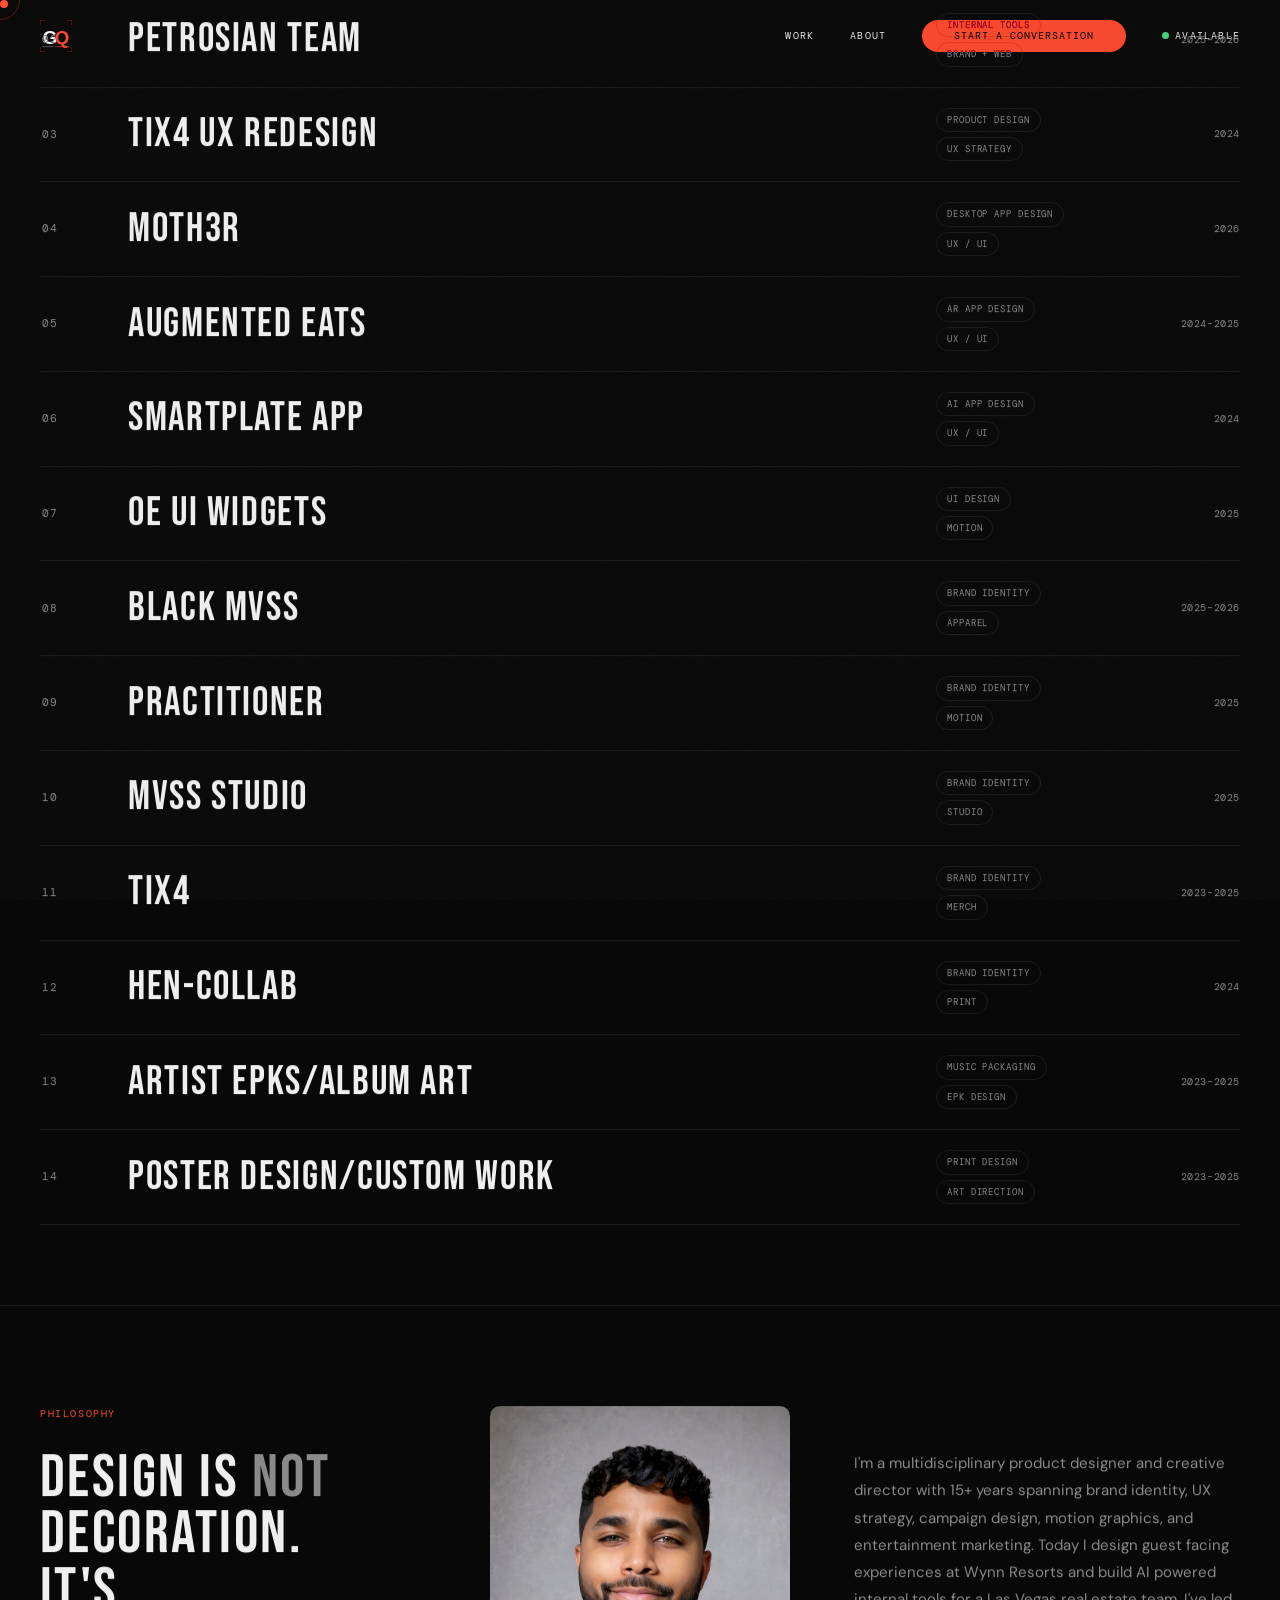
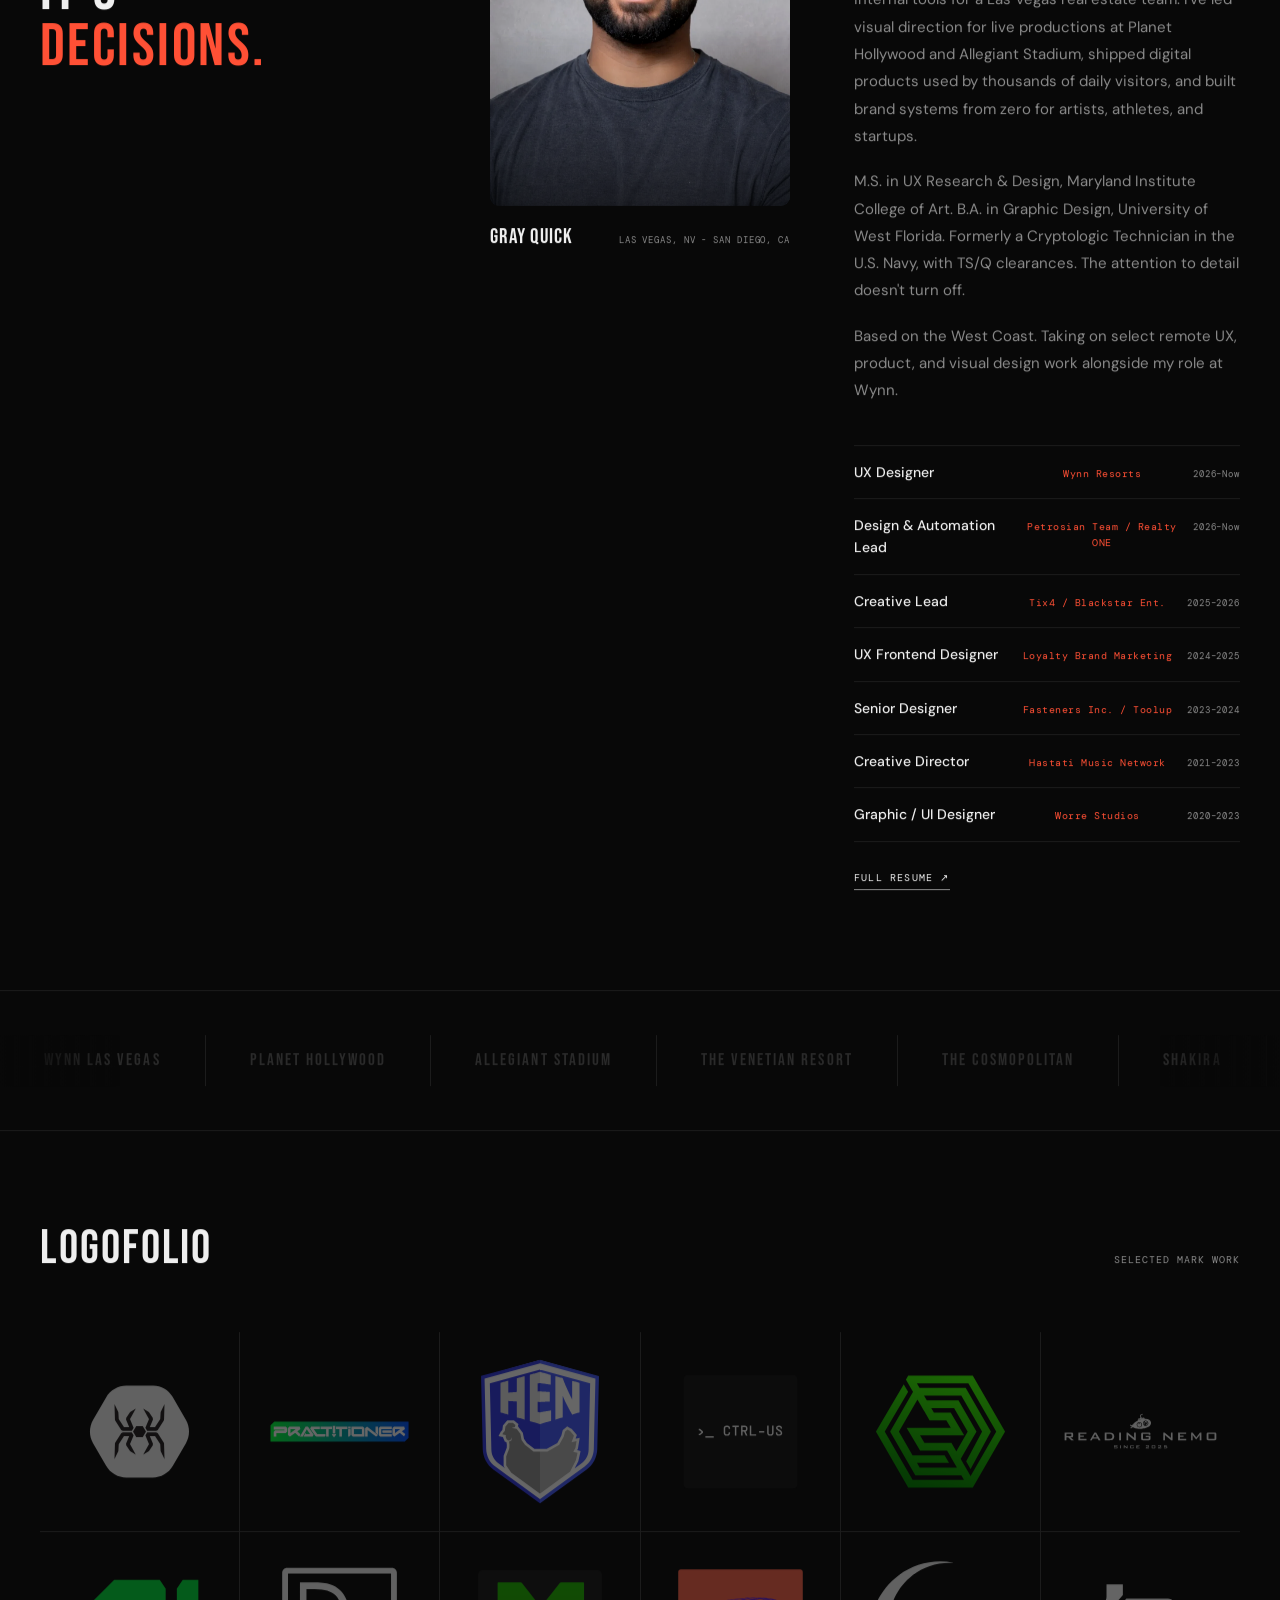
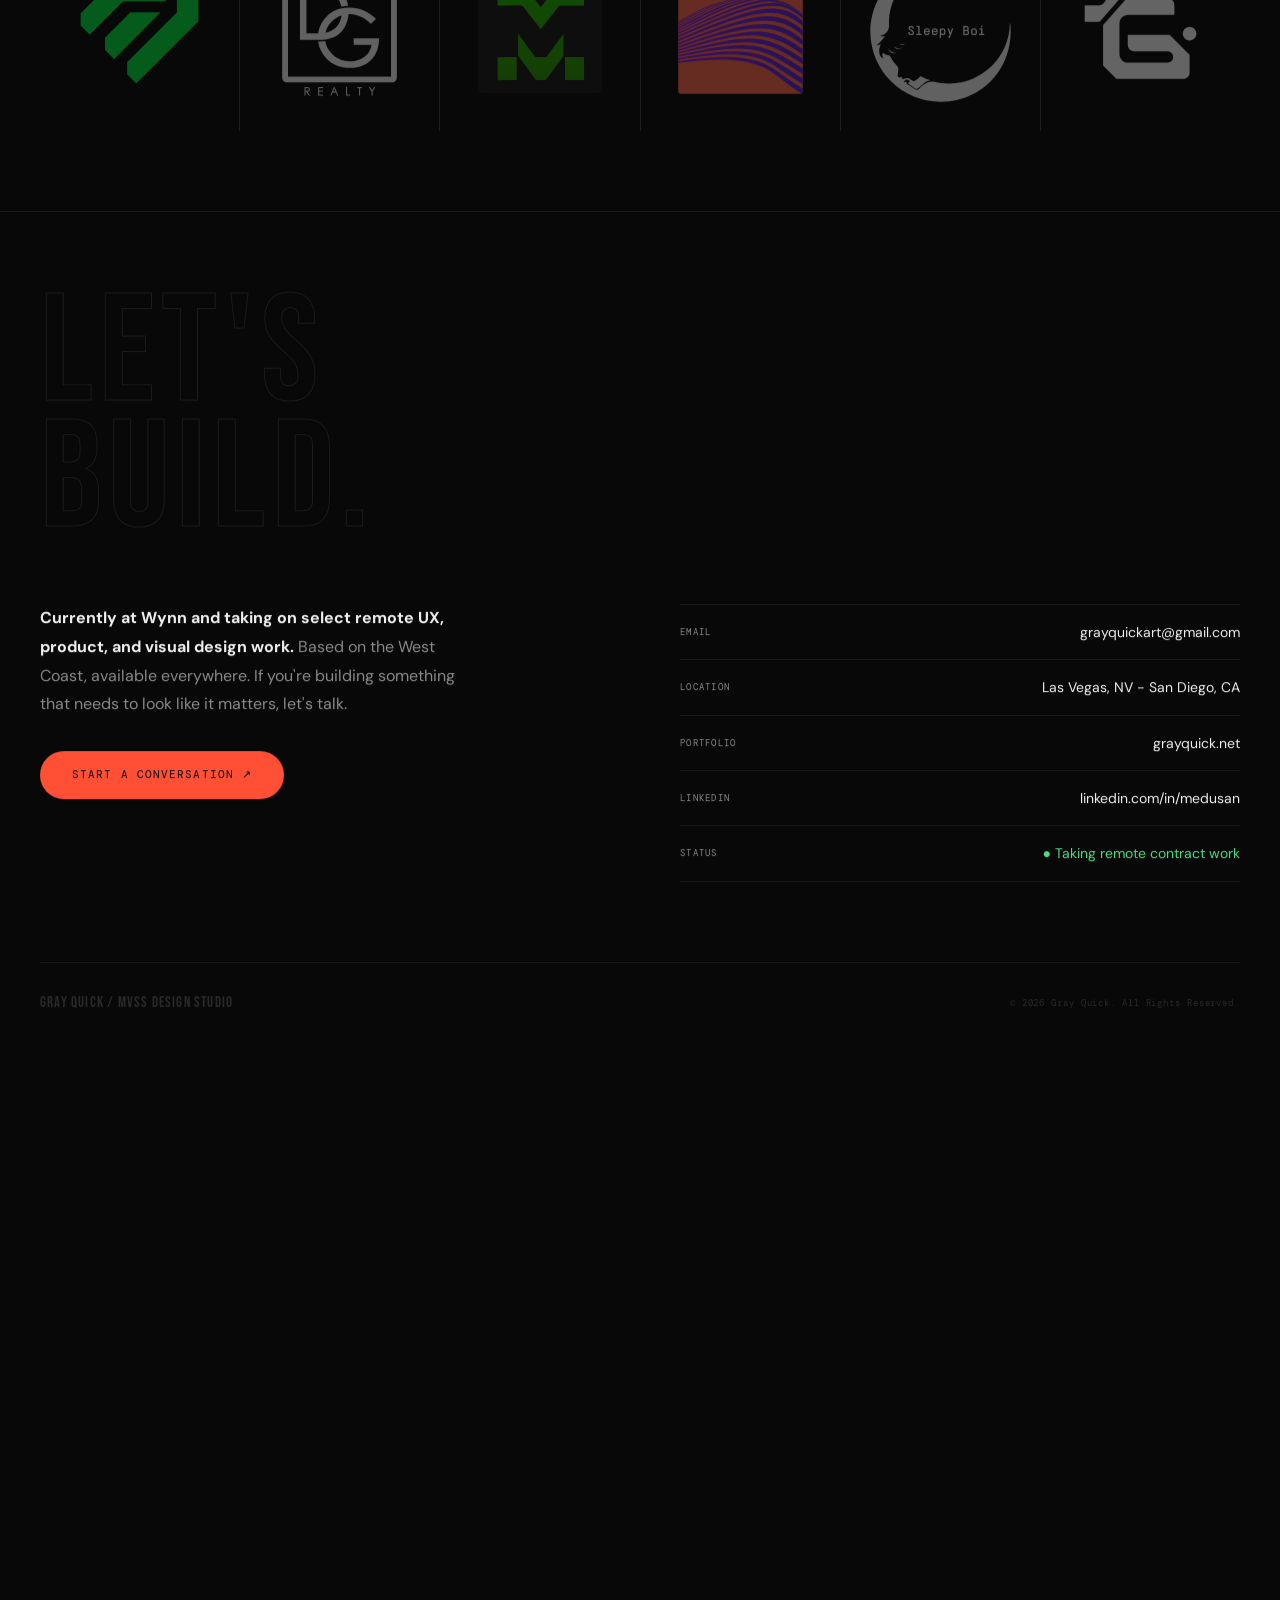
==== commit 7c81df48: "Remove all em dashes from site copy, fix filter count text Co-Authored-By: Claude Opus 5.5 <noreply@" ====
--- a/index.html
+++ b/index.html
@@ -5,10 +5,10 @@
   <meta charset="UTF-8">
   <base href="/">
   <meta name="viewport" content="width=device-width, initial-scale=1.0">
-  <title>Gray Quick — Product Designer · UX Strategy · Visual Systems</title>
+  <title>Gray Quick | Product Designer · UX Strategy · Visual Systems</title>
   <meta name="description"
     content="Gray Quick is a multidisciplinary creative director and product designer based in Las Vegas. 15+ years building brand systems, digital experiences, and entertainment campaigns.">
-  <meta property="og:title" content="Gray Quick — Product Designer · Creative Director">
+  <meta property="og:title" content="Gray Quick | Product Designer · Creative Director">
   <meta property="og:description"
     content="Multidisciplinary creative director and product designer based in Las Vegas, NV - San Diego, CA. Brand systems, digital experiences, and entertainment campaigns.">
   <meta property="og:type" content="website">
@@ -117,7 +117,7 @@
           <button class="work-tab" data-filter="social">Socials/Ads/Email</button>
         </div>
         <div class="work-list">
-          <!-- HIDDEN: tix4 campaigns — WIP, re-enable when ready
+          <!-- HIDDEN: tix4 campaigns, WIP, re-enable when ready
       <div class="work-row" data-case="tix4" data-cat="graphic" data-img="assets/images/ux-ui/tix4_ticket_sales.webp">
         <div class="w-num">01</div><div class="w-title">TIX4 CAMPAIGNS</div>
         <div class="w-tags"><span class="w-tag">Campaign Design</span><span class="w-tag">Art Direction</span></div>
@@ -626,7 +626,7 @@
         document.querySelectorAll('.work-row').forEach(function (row) {
           if (filter === 'all' || (row.dataset.cat && row.dataset.cat.split(' ').indexOf(filter) !== -1)) count++;
         });
-        worksCount.textContent = '[ ' + count + ' Project' + (count !== 1 ? 's' : '') + ' — 2020 / 2025 ]';
+        worksCount.textContent = '[ ' + count + ' Project' + (count !== 1 ? 's' : '') + ' / 2020 to 2026 ]';
       }
 
       document.querySelectorAll('.work-tab').forEach(function (tab) {
@@ -637,7 +637,7 @@
           gtag('event', 'filter_portfolio', { filter_value: filter });
 
           if (galleryFilters.indexOf(filter) !== -1) {
-            // gallery mode — hide work list, hide count, show correct gallery
+            // gallery mode: hide work list, hide count, show correct gallery
             workList.classList.add('hidden');
             worksCount.style.visibility = 'hidden';
             motionGallery.classList.add('hidden');
@@ -650,7 +650,7 @@
             }
             if (filter === 'social') socialGallery.classList.remove('hidden');
           } else {
-            // list mode — show work list, filter rows, update count
+            // list mode: show work list, filter rows, update count
             workList.classList.remove('hidden');
             worksCount.style.visibility = 'visible';
             motionGallery.classList.add('hidden');
@@ -689,7 +689,7 @@
         if (window.resetScroll) window.resetScroll();
         history.pushState({ view: 'home' }, '', '/');
         gtag('event', 'page_view', {
-          page_title: 'Gray Quick — Home',
+          page_title: 'Gray Quick | Home',
           page_location: window.location.origin + '/',
           page_path: '/'
         });
@@ -745,9 +745,9 @@
           cat: 'Campaign Design / Entertainment Marketing', title: 'TIX4\nCAMPAIGNS',
           meta: [{ l: 'Role', v: 'Creative Lead' }, { l: 'Client', v: 'Tix4 / Blackstar Entertainment' }, { l: 'Year', v: '2023–2025' }, { l: 'Deliverables', v: 'Campaign Design, Digital Ads, Social, Print, Signage' }],
           hero: 'assets/images/ux-ui/tix4_ticket_sales.webp',
-          intro: ["The challenge at Tix4 wasn't just designing campaign assets — it was building a visual language for a revolving door of Las Vegas headliners with zero turnaround time and zero brand inconsistency tolerated.", "Kelly Clarkson, Cirque du Soleil, Buju Banton, Prince tribute shows — each act came with its own equity, its own audience, and its own visual expectations. My job was to honor all of that while keeping every campaign unmistakably Tix4."],
-          tags: ['Campaign Posters', 'Digital Ads — Static + Animated', 'Social Content', 'Email Headers', 'Print Collateral', 'Event Signage', 'Platform UI Design'],
-          body: ["I built a system, not a stack of one-offs. A modular campaign framework that could flex from a full billboard to a social story without losing hierarchy or impact. Red stayed the anchor. Typography adapted per show. Every asset was designed to convert, not just look good.", "As Creative Lead I owned everything from initial concept to final delivery — working directly with talent teams, venue partners, and the booking platform to ensure visual and functional alignment. The site redesign ran parallel to campaign output, tightening the live booking experience for thousands of daily visitors."],
+          intro: ["The challenge at Tix4 wasn't just designing campaign assets. It was building a visual language for a revolving door of Las Vegas headliners with zero turnaround time and zero brand inconsistency tolerated.", "Kelly Clarkson, Cirque du Soleil, Buju Banton, Prince tribute shows. Each act came with its own equity, its own audience, and its own visual expectations. My job was to honor all of that while keeping every campaign unmistakably Tix4."],
+          tags: ['Campaign Posters', 'Digital Ads: Static + Animated', 'Social Content', 'Email Headers', 'Print Collateral', 'Event Signage', 'Platform UI Design'],
+          body: ["I built a system, not a stack of one-offs. A modular campaign framework that could flex from a full billboard to a social story without losing hierarchy or impact. Red stayed the anchor. Typography adapted per show. Every asset was designed to convert, not just look good.", "As Creative Lead I owned everything from initial concept to final delivery, working directly with talent teams, venue partners, and the booking platform to ensure visual and functional alignment. The site redesign ran parallel to campaign output, tightening the live booking experience for thousands of daily visitors."],
           galleries: [{ c: 'g1', imgs: ['assets/images/ux-ui/tix4_ticket_sales.webp'] }, { c: 'g2', imgs: ['assets/images/branding/TIX4/tix4_cover.webp', 'assets/images/branding/TIX4/tix4_mockups.webp'] }, { c: 'g2', imgs: ['assets/images/branding/TIX4/tix4_logo.webp', 'assets/images/ux-ui/tix4_ticket_sales.webp'] }],
           impact: 'Platform used by thousands of visitors daily. Led visual direction for 20+ major Las Vegas productions including Allegiant Stadium, Planet Hollywood, and PH Live.',
           next: 'blackmvss', nextT: 'BLACK MVSS'
@@ -756,9 +756,9 @@
           cat: 'Brand Identity / Apparel Design', title: 'BLACK\nMVSS',
           meta: [{ l: 'Role', v: 'Brand Creator / Creative Director' }, { l: 'Type', v: 'Personal Brand / TikTok Shop' }, { l: 'Year', v: '2024–2025' }, { l: 'Deliverables', v: 'Full Brand System, Custom Typography, Apparel, Strategy' }],
           hero: 'assets/images/branding/blackmvss/blackmvss-mockup-1.webp',
-          intro: ["Black MVSS started as a name and a feeling — dark, athletic, uncompromising. I built the whole thing from zero: the wordmark with its custom V letterform, the geometric hex spider icon, the complete style guide, the brand copy, the TikTok Shop strategy, and the alt-athletic community positioning that makes it mean something.", "This isn't streetwear trying to look goth. It's gothic athleticwear built for people who train hard and live darker. Every decision reflects that."],
+          intro: ["Black MVSS started as a name and a feeling: dark, athletic, uncompromising. I built the whole thing from zero: the wordmark with its custom V letterform, the geometric hex spider icon, the complete style guide, the brand copy, the TikTok Shop strategy, and the alt-athletic community positioning that makes it mean something.", "This isn't streetwear trying to look goth. It's gothic athleticwear built for people who train hard and live darker. Every decision reflects that."],
           tags: ['Full Brand Identity System', 'Custom Wordmark / V Letterform', 'Geometric Hex Spider Icon', 'Style Guide', 'Brand Deck', 'Apparel Mockups', 'TikTok Shop Strategy'],
-          body: ["The BLACK.MVSS wordmark is the centerpiece: a custom V letterform designed to read aggressive without losing legibility at small sizes. The geometric hex spider icon operates as a secondary mark for apparel tags, embossing, and merch. Together they form a system that works on a hang tag as well as a billboard.", "TikTok Shop strategy was built in parallel with the identity — the brand voice, the content pillars, the drop cadence. Identity and commerce were designed together, not bolted on after the fact. The brand has to work as a business before it works as an aesthetic."],
+          body: ["The BLACK.MVSS wordmark is the centerpiece: a custom V letterform designed to read aggressive without losing legibility at small sizes. The geometric hex spider icon operates as a secondary mark for apparel tags, embossing, and merch. Together they form a system that works on a hang tag as well as a billboard.", "TikTok Shop strategy was built in parallel with the identity: the brand voice, the content pillars, the drop cadence. Identity and commerce were designed together, not bolted on after the fact. The brand has to work as a business before it works as an aesthetic."],
           galleries: [{ c: 'g2', imgs: ['assets/images/branding/blackmvss/blackmvss-custom-type.webp', 'assets/images/branding/blackmvss/blackmvss-mockup-2.webp'] }, { c: 'g3', imgs: ['assets/images/branding/blackmvss/blackmvss-style-guide.webp', 'assets/images/branding/blackmvss/BLK-MASS-StyleGuide-2.webp', 'assets/images/branding/blackmvss/BLK-MASS-StyleGuide-3.webp'] }],
           video: 'assets/video/blackmvss_Showcase.mp4',
           impact: 'Active brand in development. TikTok Shop listing in progress. Identity system fully documented and production-ready at blackmvss.com.',
@@ -768,9 +768,9 @@
           cat: 'Brand Identity / Visual Design / Motion Design', title: 'PRAC-\nTITIONER',
           meta: [{ l: 'Role', v: 'Brand Identity / Motion Designer' }, { l: 'Type', v: 'Client Work' }, { l: 'Year', v: '2025' }, { l: 'Deliverables', v: 'Logo System, Style Guide, Motion, Mockups' }],
           hero: 'assets/images/branding/practitioner/practitioner-brand-board.webp',
-          intro: ["Practitioner needed a brand that felt like a tool professionals actually trust — precise, technical, forward. The diamond mark isn't decorative; it's structural. The spectrum gradient signals range without being vague. Tech Grotesque keeps everything grounded in utility.", "The motion extension took the static identity and gave it energy. The glowing green neon lightbox mockup became the signature visual — a single frame that communicates the brand's entire promise."],
+          intro: ["Practitioner needed a brand that felt like a tool professionals actually trust: precise, technical, forward. The diamond mark isn't decorative; it's structural. The spectrum gradient signals range without being vague. Tech Grotesque keeps everything grounded in utility.", "The motion extension took the static identity and gave it energy. The glowing green neon lightbox mockup became the signature visual, a single frame that communicates the brand's entire promise."],
           tags: ['Logo System', 'Color & Type Specification', 'Brand Board', 'Style Guide PDF', 'Motion Design', 'Mockups'],
-          body: ["That neon visual came directly from the motion work. It wasn't planned as a hero image — it emerged from the animation explorations and was strong enough to anchor the entire brand presentation. That's what happens when motion is built into the identity process instead of added at the end.", "The spectrum gradient is the brand's most flexible asset. Applied conservatively in the style guide, liberally in motion, and precisely in print. The full system is tight enough to restrict and flexible enough to grow."],
+          body: ["That neon visual came directly from the motion work. It wasn't planned as a hero image. It emerged from the animation explorations and was strong enough to anchor the entire brand presentation. That's what happens when motion is built into the identity process instead of added at the end.", "The spectrum gradient is the brand's most flexible asset. Applied conservatively in the style guide, liberally in motion, and precisely in print. The full system is tight enough to restrict and flexible enough to grow."],
           galleries: [{ c: 'g1', imgs: ['assets/images/branding/practitioner/practitioner-brand-board.webp'] }, { c: 'g2', imgs: ['assets/images/artist-epk/mockups/practitioner-mockup-1.webp', 'assets/images/artist-epk/mockups/practitioner-mockup-2.webp'] }, { c: 'g1', imgs: ['assets/images/artist-epk/mockups/Practitioner_badge.webp'] }],
           video: 'assets/video/Distorted-Logo-Practitioner.mp4',
           impact: 'Full brand system delivered and in active use. Motion assets deployed across social and digital presentations.',
@@ -780,9 +780,9 @@
           cat: 'Brand Identity / Print Design', title: 'HEN-\nCOLLAB',
           meta: [{ l: 'Role', v: 'Brand Identity Designer' }, { l: 'Type', v: 'Client Work' }, { l: 'Year', v: '2024' }, { l: 'Deliverables', v: 'Full Brand PDF, Logo System, Apparel Mockups' }],
           hero: 'assets/images/branding/hen-collab/hen-collab-cover.webp',
-          intro: ["HEN-Collab needed a brand that could live on apparel without trying too hard. The hen icon is the emotional core — approachable but built with real precision. Just Sans keeps it clean. The blue palette sits in that rare zone between corporate-trustworthy and genuinely cool.", "The brief was deceptively simple. The execution required careful restraint."],
+          intro: ["HEN-Collab needed a brand that could live on apparel without trying too hard. The hen icon is the emotional core: approachable but built with real precision. Just Sans keeps it clean. The blue palette sits in that rare zone between corporate-trustworthy and genuinely cool.", "The brief was deceptively simple. The execution required careful restraint."],
           tags: ['Full Brand PDF', 'Logo System', 'Color & Type Specification', 'Apparel Mockups', 'Merch Direction'],
-          body: ["The merch mockups weren't an afterthought — they were the proof of concept. Every decision filtered through that test: does this hold on fabric? Does the icon read at embroidery scale? Does the blue feel premium or cheap when printed?", "The hen icon works because it doesn't over-explain. Recognizable without being literal, memorable without being loud. It passed every test."],
+          body: ["The merch mockups weren't an afterthought. They were the proof of concept. Every decision filtered through that test: does this hold on fabric? Does the icon read at embroidery scale? Does the blue feel premium or cheap when printed?", "The hen icon works because it doesn't over-explain. Recognizable without being literal, memorable without being loud. It passed every test."],
           galleries: [{ c: 'g2', imgs: ['assets/images/branding/hen-collab/hen-collab-cover.webp', 'assets/images/branding/hen-collab/hen-collab-merch.webp'] }, { c: 'g1', imgs: ['assets/images/branding/hen-collab/hen-collab-palette.webp'] }],
           impact: 'Brand system delivered in full. Identity in active use across client channels.',
           next: 'artist-epk', nextT: 'ARTIST EPKs/ALBUM ART'
@@ -791,20 +791,20 @@
           cat: 'EPK Design / Music Packaging / Poster Design', title: 'ARTIST\nEPKs/ALBUM ART',
           meta: [{ l: 'Role', v: 'Creative Director / Graphic Designer' }, { l: 'Clients', v: 'Souls of Kingsmen, KAEDO, Hello Ego, D3VINITY, BVSS Tactic' }, { l: 'Year', v: '2023–2025' }, { l: 'Scope', v: 'EPKs, Album Art (9), Event Posters, Mockups' }],
           hero: 'assets/images/artist-epk/album-art/Hello_Ego_Flow.webp',
-          intro: ["Music packaging is one of the few places where design has to do emotional work before a single note plays. The Souls of Kingsmen EPK is the clearest example — starting with a full asset triage and logo rebuild, ending with a two-page layout that puts dark luxury in service of gospel power.", "The visual had to honor the music. That's the only brief that matters."],
+          intro: ["Music packaging is one of the few places where design has to do emotional work before a single note plays. The Souls of Kingsmen EPK is the clearest example, starting with a full asset triage and logo rebuild, ending with a two-page layout that puts dark luxury in service of gospel power.", "The visual had to honor the music. That's the only brief that matters."],
           tags: ['EPK Design (5 Artists)', 'Album Artwork (9 Releases)', 'Cymatics Event Posters ×3', 'DRK&DRKR Poster', 'Full Send/420 Poster', 'Logo Rebuilds'],
-          body: ["Across the album art library — Underbelly, STYX, Pantheon, NOX, Isturite, Hello Ego, Evoke — each project demanded a completely different visual language while still reflecting senior-level command of composition, type, and atmosphere.", "That range is the point. A creative director who can only execute one aesthetic isn't actually directing anything. The ability to fully inhabit a client's world without defaulting to your own signature style is the actual skill.", "The Cymatics posters and DRK&DRKR work sit at the other end: typographically aggressive, high contrast, built for social and print simultaneously."],
+          body: ["Across the album art library (Underbelly, STYX, Pantheon, NOX, Isturite, Hello Ego, Evoke), each project demanded a completely different visual language while still reflecting senior-level command of composition, type, and atmosphere.", "That range is the point. A creative director who can only execute one aesthetic isn't actually directing anything. The ability to fully inhabit a client's world without defaulting to your own signature style is the actual skill.", "The Cymatics posters and DRK&DRKR work sit at the other end: typographically aggressive, high contrast, built for social and print simultaneously."],
           galleries: [{ c: 'g2', imgs: ['assets/images/artist-epk/epks/souls-of-kingsmen-1.webp', 'assets/images/artist-epk/epks/BVSSTACTIC.png'] }, { c: 'g3', imgs: ['assets/images/artist-epk/album-art/underbelly.webp', 'assets/images/artist-epk/album-art/styx.webp', 'assets/images/artist-epk/album-art/pantheon.webp'] }, { c: 'g3', imgs: ['assets/images/artist-epk/album-art/nox.webp', 'assets/images/artist-epk/album-art/hello-ego-1.webp', 'assets/images/artist-epk/album-art/isturite2.webp'] }, { c: 'g3', imgs: ['assets/images/artist-epk/album-art/ego-pouya.webp', 'assets/images/artist-epk/album-art/over-yonder.webp', 'assets/images/artist-epk/album-art/ws-ego.webp'] }, { c: 'g3', imgs: ['assets/images/artist-epk/posters/cymatics-1.webp', 'assets/images/artist-epk/posters/drk-drkr.webp', 'assets/images/artist-epk/posters/full-send-420.webp'] }, { c: 'g3', imgs: ['assets/images/artist-epk/epks/kaedo-1.webp', 'assets/images/artist-epk/epks/d3vinity-epk.webp', 'assets/images/artist-epk/epks/HELLO_EGO.webp'] }],
           impact: 'Delivered for active recording artists and event brands. Assets deployed across Spotify, streaming platforms, event promotions, and press kits.',
           next: 'tix4-ux', nextT: 'TIX4 UX REDESIGN'
         },
         'tix4-ux': {
           cat: 'Product Design / UX Strategy', title: 'TIX4 UX\nREDESIGN',
-          meta: [{ l: 'Role', v: 'Product Designer / UX Lead' }, { l: 'Client', v: 'Tix4 / Blackstar Entertainment' }, { l: 'Year', v: '2024' }, { l: 'Platform', v: 'Live booking / ticketing — Las Vegas' }],
+          meta: [{ l: 'Role', v: 'Product Designer / UX Lead' }, { l: 'Client', v: 'Tix4 / Blackstar Entertainment' }, { l: 'Year', v: '2024' }, { l: 'Platform', v: 'Live booking / ticketing, Las Vegas' }],
           hero: 'assets/images/ux-ui/tix4ux/tix4-uxui-cover.webp',
-          intro: ["The Tix4 site was built to move tickets, not convert visitors. There's a difference. Navigation was muddy, the booking flow had friction at every step, and the show pages weren't doing the job of communicating value before the purchase decision.", "I led the redesign of the live booking experience — a platform thousands of Las Vegas visitors use daily."],
+          intro: ["The Tix4 site was built to move tickets, not convert visitors. There's a difference. Navigation was muddy, the booking flow had friction at every step, and the show pages weren't doing the job of communicating value before the purchase decision.", "I led the redesign of the live booking experience, a platform thousands of Las Vegas visitors use daily."],
           tags: ['UX Audit', 'Information Architecture', 'Show Detail Page Redesign', 'Booking Flow Redesign', 'Component Documentation', 'Navigation Redesign'],
-          body: ["The audit started with user flow analysis. The show detail page had three jobs — communicate value, create urgency, make date selection obvious — and it was failing at all three. Hierarchy was flat. The calendar wasn't scannable. Pricing surfaced too late.", "The redesign restructured the page around those three jobs. Hero gallery first, experience description scannable, date/time selection clean and calendar-driven with clear availability states. Urgency signals built into time slot rows.", "Navigation clarity improved across all main categories. Authentication entry points redesigned to reduce friction. Stress-tested against real inventory from Kelly Clarkson, Cirque, and Jabbawockeez."],
+          body: ["The audit started with user flow analysis. The show detail page had three jobs (communicate value, create urgency, make date selection obvious) and it was failing at all three. Hierarchy was flat. The calendar wasn't scannable. Pricing surfaced too late.", "The redesign restructured the page around those three jobs. Hero gallery first, experience description scannable, date/time selection clean and calendar-driven with clear availability states. Urgency signals built into time slot rows.", "Navigation clarity improved across all main categories. Authentication entry points redesigned to reduce friction. Stress-tested against real inventory from Kelly Clarkson, Cirque, and Jabbawockeez."],
           galleries: [{ c: 'g1', imgs: ['assets/images/ux-ui/tix4ux/tix4-uxui-cover.webp'] }, { c: 'g1', imgs: ['assets/images/ux-ui/tix4ux/tix4_ticket_sales.webp'] }, { c: 'g2', imgs: ['assets/images/ux-ui/tix4ux/tix4-ui-nkotb.webp', 'assets/images/ux-ui/tix4ux/tix4-uxui-ticketsale.webp'] }],
           video: 'assets/video/tix4-uxui-video.mp4',
           impact: 'Led redesign of live booking experience. Improved navigation clarity and user flow. Platform used by thousands of Las Vegas visitors daily.',
@@ -812,11 +812,11 @@
         },
         '0e-widgets': {
           cat: 'UI / UX', title: '0E UI\nWIDGETS',
-          meta: [{ l: 'Role', v: 'UI Designer / Motion Designer' }, { l: 'Type', v: 'Personal Project — Zer0 Eden' }, { l: 'Year', v: '2025' }, { l: 'Deliverables', v: 'Widget System (7 Components), Motion Demo, iOS Mockup' }],
+          meta: [{ l: 'Role', v: 'UI Designer / Motion Designer' }, { l: 'Type', v: 'Personal Project: Zer0 Eden' }, { l: 'Year', v: '2025' }, { l: 'Deliverables', v: 'Widget System (7 Components), Motion Demo, iOS Mockup' }],
           hero: 'assets/images/ux-ui/0e-widgets/0e-widgets-mockup.webp',
           intro: ["A personal iOS widget design system built under the Zer0 Eden alias. Seven components, one design language: dark backgrounds, red accents, pixel display clock, clean data visualization, and a Now Playing module with real aesthetic intent.", "Built for my own home screen first. Everything else is secondary."],
-          tags: ['Widget Design System — 7 Components', 'iOS Home Screen Mockup', 'Motion Demo Video', 'Clock Widget (Analog + Digital)', 'Weather Widget', 'Now Playing (Dot-Matrix EQ)', 'Audio Waveform Widget'],
-          body: ["The system: analog+digital clock, weather locked to Las Vegas 73°, Spotify Now Playing with dot-matrix EQ visualization, standalone audio waveform player, notes widget, app icon set, and a pixel-display 17:42 clock.", "The red accent runs through every component — the clock dial marker, the waveform bar, the EQ dots. Not decoration. The system's heartbeat.", "The mockup shows widgets living on an actual iPhone home screen — silver device, dark ribbed metal background, red clock variant. Static tells you what it looks like. The motion demo tells you what it feels like."],
+          tags: ['Widget Design System: 7 Components', 'iOS Home Screen Mockup', 'Motion Demo Video', 'Clock Widget (Analog + Digital)', 'Weather Widget', 'Now Playing (Dot-Matrix EQ)', 'Audio Waveform Widget'],
+          body: ["The system: analog+digital clock, weather locked to Las Vegas 73°, Spotify Now Playing with dot-matrix EQ visualization, standalone audio waveform player, notes widget, app icon set, and a pixel-display 17:42 clock.", "The red accent runs through every component: the clock dial marker, the waveform bar, the EQ dots. Not decoration. The system's heartbeat.", "The mockup shows widgets living on an actual iPhone home screen: silver device, dark ribbed metal background, red clock variant. Static tells you what it looks like. The motion demo tells you what it feels like."],
           galleries: [{ c: 'g1', imgs: ['assets/images/ux-ui/0e-widgets/0e-widgets.webp'] }, { c: 'g1', imgs: ['assets/images/ux-ui/0e-widgets/0e-widgets-mockup.webp'] }],
           video: 'assets/video/0e-widgets-motion.mp4',
           impact: 'Personal project. System documented and motion-tested. Portfolio proof of UI systems thinking.',
@@ -824,36 +824,36 @@
         },
         'ux-ui': {
           cat: 'AR App Design / UX / UI', title: 'AUGMENTED\nEATS',
-          meta: [{ l: 'Role', v: 'UX Designer / Art Director' }, { l: 'Type', v: 'Concept — Mobile App (iOS)' }, { l: 'Year', v: '2024' }, { l: 'Platforms', v: 'iOS / Apple Vision Pro' }],
+          meta: [{ l: 'Role', v: 'UX Designer / Art Director' }, { l: 'Type', v: 'Concept: Mobile App (iOS)' }, { l: 'Year', v: '2024' }, { l: 'Platforms', v: 'iOS / Apple Vision Pro' }],
           hero: 'assets/images/ux-ui/ae-dining/ae-cover.webp',
-          intro: ["Most dining apps solve a digital problem. Augmented Eats solves a physical one. You're standing on a block in an unfamiliar city, hungry, with no idea what's around the corner — and instead of pulling you into a list and forcing you to cross-reference, the app puts the information directly on the world in front of you.", "AR-assisted navigation, live menu previews before you arrive, directional overlays, real-time distance and wait estimates — all anchored to the physical environment so the experience never breaks from the moment you're already in."],
+          intro: ["Most dining apps solve a digital problem. Augmented Eats solves a physical one. You're standing on a block in an unfamiliar city, hungry, with no idea what's around the corner. Instead of pulling you into a list and forcing you to cross-reference, the app puts the information directly on the world in front of you.", "AR-assisted navigation, live menu previews before you arrive, directional overlays, real-time distance and wait estimates, all anchored to the physical environment so the experience never breaks from the moment you're already in."],
           tags: ['AR Live View (LiDAR-assisted)', 'Directional Navigation Overlay', 'Live Menu Preview', 'Restaurant Discovery', 'Device Onboarding Flow', 'iOS Mobile UI', 'Apple Vision Pro UI', 'Spatial UX'],
-          body: ["The core insight behind Augmented Eats is that hunger is a spatial problem. You're somewhere — not everywhere. Existing apps treat location as a filter; this app treats it as the interface itself. The camera view is the homepage. Every restaurant within range becomes a live, tappable card overlaid on the actual street.", "Designing the AR layer meant solving for information density without visual noise. Each restaurant pin shows name, distance, cuisine type, and a live wait estimate — all at a glance, without requiring a tap. Tap it, and a bottom sheet slides up with the full menu, photos, hours, and a 'Navigate' option that keeps the AR view active and draws a directional path on screen as you walk.", "The onboarding was built around device selection first. iOS and Vision Pro handle spatial data differently — field of view, depth perception, interaction model — so the app establishes platform context before it establishes anything else. Vision Pro users get a fully spatial UI where menus float at comfortable reading depth and navigation lines arc through the environment in 3D. iOS users get the same logic compressed into a familiar camera-forward mobile format.", "The mobile screens prioritize one thing per moment: discovery mode shows the AR view full bleed with minimal chrome. Menu preview mode collapses the AR to a corner PiP and expands the restaurant detail. Navigation mode clears almost everything except the directional overlay and a persistent arrival card at the top. Every state transition is intentional — nothing competes for attention with what the user is currently doing."],
+          body: ["The core insight behind Augmented Eats is that hunger is a spatial problem. You're somewhere, not everywhere. Existing apps treat location as a filter; this app treats it as the interface itself. The camera view is the homepage. Every restaurant within range becomes a live, tappable card overlaid on the actual street.", "Designing the AR layer meant solving for information density without visual noise. Each restaurant pin shows name, distance, cuisine type, and a live wait estimate, all at a glance, without requiring a tap. Tap it, and a bottom sheet slides up with the full menu, photos, hours, and a 'Navigate' option that keeps the AR view active and draws a directional path on screen as you walk.", "The onboarding was built around device selection first. iOS and Vision Pro handle spatial data differently (field of view, depth perception, interaction model), so the app establishes platform context before it establishes anything else. Vision Pro users get a fully spatial UI where menus float at comfortable reading depth and navigation lines arc through the environment in 3D. iOS users get the same logic compressed into a familiar camera-forward mobile format.", "The mobile screens prioritize one thing per moment: discovery mode shows the AR view full bleed with minimal chrome. Menu preview mode collapses the AR to a corner PiP and expands the restaurant detail. Navigation mode clears almost everything except the directional overlay and a persistent arrival card at the top. Every state transition is intentional. Nothing competes for attention with what the user is currently doing."],
           galleries: [{ c: 'g1', imgs: ['assets/images/ux-ui/ae-dining/screen1.webp'] }, { c: 'g2', imgs: ['assets/images/ux-ui/ae-dining/screen2.webp', 'assets/images/ux-ui/ae-dining/screen3.webp'] }, { c: 'g1', imgs: ['assets/images/ux-ui/ae-dining/screen4.webp'] }, { c: 'g3', imgs: ['assets/images/ux-ui/ae-dining/screen_mobile1.webp', 'assets/images/ux-ui/ae-dining/screen_mobile2.webp', 'assets/images/ux-ui/ae-dining/screen_mobile3.webp'] }],
-          impact: 'Concept project designed to production fidelity. Full app flow from onboarding through AR navigation — iOS and Vision Pro variants. Demonstrates spatial UX thinking, information hierarchy under complexity, and end-to-end product design capability.',
+          impact: 'Concept project designed to production fidelity. Full app flow from onboarding through AR navigation, iOS and Vision Pro variants. Demonstrates spatial UX thinking, information hierarchy under complexity, and end-to-end product design capability.',
           next: 'real-estate', nextT: 'PETROSIAN TEAM'
         },
         'smartplate': {
           cat: 'AI App Design / UX / UI', title: 'SMARTPLATE\nAPP',
-          meta: [{ l: 'Role', v: 'UX Designer (Team of 4)' }, { l: 'Type', v: 'Academic Project — UX Design M.S.' }, { l: 'Year', v: '2024' }, { l: 'Platform', v: 'iOS Mobile App' }],
+          meta: [{ l: 'Role', v: 'UX Designer (Team of 4)' }, { l: 'Type', v: 'Academic Project: UX Design M.S.' }, { l: 'Year', v: '2024' }, { l: 'Platform', v: 'iOS Mobile App' }],
           hero: 'assets/images/ux-ui/smartplate/smartplate-cover.webp',
-          intro: ["SmartPlate started as an academic project — four UX designers in a graduate program, one brief: design something that genuinely improves how people manage their health through food. What came out of it was a fully realized AI-powered nutrition companion that doesn't treat food as numbers on a spreadsheet, but as something personal, contextual, and deeply tied to who the user actually is.", "The app uses AI to log meals via photo or voice, track macronutrients and micronutrients in real time, and build a model of the user's health over time. It factors in body type, biological sex, chronic conditions, and fitness goals — and uses that model to guide every recommendation it makes, from a restaurant two blocks away to a recipe built around what's already in your kitchen."],
+          intro: ["SmartPlate started as an academic project: four UX designers in a graduate program, one brief: design something that genuinely improves how people manage their health through food. What came out of it was a fully realized AI-powered nutrition companion that doesn't treat food as numbers on a spreadsheet, but as something personal, contextual, and deeply tied to who the user actually is.", "The app uses AI to log meals via photo or voice, track macronutrients and micronutrients in real time, and build a model of the user's health over time. It factors in body type, biological sex, chronic conditions, and fitness goals, and uses that model to guide every recommendation it makes, from a restaurant two blocks away to a recipe built around what's already in your kitchen."],
           tags: ['AI Meal Tracking (Photo + Voice)', 'Macro + Micro Nutrient Dashboard', 'Personalized Health Profiling', 'Geolocation Restaurant Discovery', 'Recipe Generation + Ingredient Sourcing', 'Chronic Illness & Fitness Goal Support', 'Onboarding Flow', 'Data Visualization'],
-          body: ["The first design challenge was scope. Nutrition apps tend to fail in one of two ways: they're either too rigid (log every gram or the data is useless) or too generic (here's a calorie goal, good luck). SmartPlate needed to be neither. The AI layer exists specifically to absorb that friction — a photo of your meal is enough, a voice note works too. The system does the work of translating real-world eating into structured health data so the user doesn't have to.", "Onboarding was the most critical UX problem on the project. The app only gets smarter if it knows who it's talking to, but long health surveys kill activation. We solved it with a progressive profiling model: the initial setup captures the essentials — height, weight, biological sex, primary goal (lose, maintain, gain, manage condition) — and the AI fills in the rest over time based on behavior. Users who want to go deeper can, but no one is blocked from getting started.", "The personalization engine is where the product earns its premise. A user managing Type 2 diabetes gets a fundamentally different experience than someone training for a marathon — different macro targets, different food recommendations, different ways of framing progress. The UI surfaces this without ever feeling clinical. Health data is presented through clean, readable charts and plain language summaries rather than raw numbers, because the goal is understanding, not just tracking.", "Geolocation and restaurant discovery tie the app to the real world. When a user is out and hungry, SmartPlate surfaces nearby options filtered by their current nutritional needs — not just cuisine type. It shows what fits their goals, flags items on menus that work for their dietary restrictions, and can even suggest modifications. For users who prefer cooking, the recipe engine generates meals around available ingredients and current macro gaps, with a direct path to sourcing anything missing."],
+          body: ["The first design challenge was scope. Nutrition apps tend to fail in one of two ways: they're either too rigid (log every gram or the data is useless) or too generic (here's a calorie goal, good luck). SmartPlate needed to be neither. The AI layer exists specifically to absorb that friction. A photo of your meal is enough, a voice note works too. The system does the work of translating real-world eating into structured health data so the user doesn't have to.", "Onboarding was the most critical UX problem on the project. The app only gets smarter if it knows who it's talking to, but long health surveys kill activation. We solved it with a progressive profiling model: the initial setup captures the essentials (height, weight, biological sex, primary goal) and the AI fills in the rest over time based on behavior. Users who want to go deeper can, but no one is blocked from getting started.", "The personalization engine is where the product earns its premise. A user managing Type 2 diabetes gets a fundamentally different experience than someone training for a marathon: different macro targets, different food recommendations, different ways of framing progress. The UI surfaces this without ever feeling clinical. Health data is presented through clean, readable charts and plain language summaries rather than raw numbers, because the goal is understanding, not just tracking.", "Geolocation and restaurant discovery tie the app to the real world. When a user is out and hungry, SmartPlate surfaces nearby options filtered by their current nutritional needs, not just cuisine type. It shows what fits their goals, flags items on menus that work for their dietary restrictions, and can even suggest modifications. For users who prefer cooking, the recipe engine generates meals around available ingredients and current macro gaps, with a direct path to sourcing anything missing."],
           galleries: [{ c: 'g1', imgs: ['assets/images/ux-ui/smartplate/smartplate-mockup.webp'] }, { c: 'g2', imgs: ['assets/images/ux-ui/smartplate/smartplate-slide-00.webp', 'assets/images/ux-ui/smartplate/smartplate-slide-3.webp'] }, { c: 'g1', imgs: ['assets/images/ux-ui/smartplate/smartplate-slide-4.webp'] }],
-          impact: 'Graduate-level collaborative UX project. Full end-to-end product design — from research and onboarding through AI-driven personalization, geolocation discovery, and recipe generation. Designed to production fidelity across a team of four.',
+          impact: 'Graduate-level collaborative UX project. Full end-to-end product design, from research and onboarding through AI-driven personalization, geolocation discovery, and recipe generation. Designed to production fidelity across a team of four.',
           next: 'mvss-studio', nextT: 'MVSS STUDIO'
         },
         'mvss-studio': {
           cat: 'Brand Identity / Studio Branding', title: 'MVSS\nSTUDIO',
           meta: [{ l: 'Role', v: 'Founder / Creative Director' }, { l: 'Type', v: 'Own Studio' }, { l: 'Year', v: '2025' }, { l: 'Scope', v: 'Brand Identity, Visual System, Web Design, Motion' }],
           hero: 'assets/images/branding/mvss/MVSS_BrandStyleGuide_2025-1.webp',
-          intro: ["MVSS Studio is the creative and digital production studio I built from the ground up. The brief was simple: design the studio you've always wanted to work for. The result is a full-service digital design shop with a specific point of view — one built entirely around the energy, aesthetics, and demands of music culture.", "We specialize in crafting digital experiences, graphic design, motion, UX/UI, and web design for musicians and music-adjacent brands. EDM, hip-hop, underground events, major festival acts — MVSS is the go-to studio when the work needs to hit as hard as the music it represents."],
+          intro: ["MVSS Studio is the creative and digital production studio I built from the ground up. The brief was simple: design the studio you've always wanted to work for. The result is a full-service digital design shop with a specific point of view, one built entirely around the energy, aesthetics, and demands of music culture.", "We specialize in crafting digital experiences, graphic design, motion, UX/UI, and web design for musicians and music-adjacent brands. EDM, hip-hop, underground events, major festival acts. MVSS is the go-to studio when the work needs to hit as hard as the music it represents."],
           tags: ['Studio Brand Identity', 'Visual System', 'Typography & Color System', 'Motion Identity', 'Web Design', 'Digital Experiences', 'Graphic Design', 'UX / UI'],
-          body: ["Building a studio brand means designing for your most critical audience: potential clients who are also designers and creatives. Every decision has to be defensible. The MVSS identity is built around precision and energy — a mark that reads equally well on a business card, a stage screen, and a digital campaign header.", "The color system is intentional: deep blacks, sharp whites, and a controlled accent palette that can flex toward whatever genre we're working in without losing the studio's core identity. The typography stack is display-first — bold enough to command attention on large formats, refined enough to work at small scale in UI contexts.", "Motion is embedded in the brand from the start, not bolted on. The logo construction, the transitions, the way elements enter and exit — all of it is choreographed. A static studio brand for a motion-native industry is a contradiction, and MVSS doesn't make that mistake.", "The studio's focus on EDM and music events is a deliberate positioning choice, not a limitation. Music culture moves faster than almost any other vertical, demands higher aesthetic standards, and rewards studios that actually understand the scene. MVSS operates from inside that world — not as an outside vendor, but as a creative partner who shows up already knowing the language."],
+          body: ["Building a studio brand means designing for your most critical audience: potential clients who are also designers and creatives. Every decision has to be defensible. The MVSS identity is built around precision and energy: a mark that reads equally well on a business card, a stage screen, and a digital campaign header.", "The color system is intentional: deep blacks, sharp whites, and a controlled accent palette that can flex toward whatever genre we're working in without losing the studio's core identity. The typography stack is display-first: bold enough to command attention on large formats, refined enough to work at small scale in UI contexts.", "Motion is embedded in the brand from the start, not bolted on. The logo construction, the transitions, the way elements enter and exit. All of it is choreographed. A static studio brand for a motion-native industry is a contradiction, and MVSS doesn't make that mistake.", "The studio's focus on EDM and music events is a deliberate positioning choice, not a limitation. Music culture moves faster than almost any other vertical, demands higher aesthetic standards, and rewards studios that actually understand the scene. MVSS operates from inside that world, not as an outside vendor, but as a creative partner who shows up already knowing the language."],
           galleries: [{ c: 'g1', imgs: ['assets/images/branding/mvss/MVSS_BrandStyleGuide_2025-1.webp'] }, { c: 'g1', imgs: ['assets/images/branding/mvss/MVSS_BrandStyleGuide_2025-2.webp'] }, { c: 'g1', imgs: ['assets/images/branding/mvss/MVSS_BrandStyleGuide_2025-3.webp'] }],
           video: 'assets/video/mvss_motion.mp4',
-          impact: 'Own studio. Full brand system designed and deployed. Actively operating — serving musicians, event brands, and music-adjacent clients across digital design, motion, and web.',
+          impact: 'Own studio. Full brand system designed and deployed. Actively operating, serving musicians, event brands, and music-adjacent clients across digital design, motion, and web.',
           next: 'blackmvss', nextT: 'BLACK MVSS'
         },
         'real-estate': {
@@ -881,7 +881,7 @@
             { h: 'Integrations', p: 'Follow Up Boss, Airtable, Google Apps Script, Slack' }
           ],
           tags: ['Mothership Lead Dashboard', 'Lead Auto Claim Service', 'Recruiting Funnel + Slack Approvals', 'Airtable to FUB Sync', 'Website Design: luxurylistingsnv.com', 'Agent Recruiting Deck (22pp)', 'Vendor Directory', 'Personal Agent Pitch Deck', 'DB Monogram Identity', 'Sign Panel Mockup'],
-          body: ["Mothership started as a launcher and became the team's operating system. One screen holds the custom tools (lead management, a priority call list, listings, referrals, UpNest auto claim status) next to every outside platform the team still pays for, so nobody has nine tabs open. The lead dashboard pulls live activity, new business, AI conversation, and seller signal counts out of Follow Up Boss and Ylopo, with Today through All Time windows and follow up and waiting on reply queues in the side nav.", "The recruiting funnel on joinpetrosianteam.com replaced a scattered intake with one story: the inconsistency problem, what the in house ISA team handles, and two partnership models (Referral and Team) with one application. The application runs 7 short steps, starting with four contact fields before the real questions, and an Approve gate in Slack keeps Nathan in control of who gets a meeting.", "The website was the foundation. luxurylistingsnv.com was designed to position Nathan Petrosian as the go-to luxury real estate agent in Las Vegas — cinematic full-bleed photography, clean typography, a listings integration that doesn't look like a database, and a contact experience that feels high-end rather than transactional. The video walkthrough below shows the full site as designed.", "The recruiting package expanded the brand into print — 22 pages designed to convert real estate agents. Cinematic cover, Nathan Petrosian bio, team photos, Realty ONE Group positioning, benefits table, agent branding examples, tech stack, and a five-step onboarding flow. Every section built to overcome a specific objection a prospective agent would have.", "The vendor list is branded post-close collateral. Black/gold treatment, alphabetical service categories, stock photography that doesn't look like stock.", "The Daniela Baum pitch deck is a personal brand within the team brand — white/pearl background, gold foil aesthetic, her db monogram, $200M in 2025 sales volume front and center. Designed to present on-screen and leave behind in print."],
+          body: ["Mothership started as a launcher and became the team's operating system. One screen holds the custom tools (lead management, a priority call list, listings, referrals, UpNest auto claim status) next to every outside platform the team still pays for, so nobody has nine tabs open. The lead dashboard pulls live activity, new business, AI conversation, and seller signal counts out of Follow Up Boss and Ylopo, with Today through All Time windows and follow up and waiting on reply queues in the side nav.", "The recruiting funnel on joinpetrosianteam.com replaced a scattered intake with one story: the inconsistency problem, what the in house ISA team handles, and two partnership models (Referral and Team) with one application. The application runs 7 short steps, starting with four contact fields before the real questions, and an Approve gate in Slack keeps Nathan in control of who gets a meeting.", "The website was the foundation. luxurylistingsnv.com was designed to position Nathan Petrosian as the go-to luxury real estate agent in Las Vegas: cinematic full-bleed photography, clean typography, a listings integration that doesn't look like a database, and a contact experience that feels high-end rather than transactional. The video walkthrough below shows the full site as designed.", "The recruiting package expanded the brand into print: 22 pages designed to convert real estate agents. Cinematic cover, Nathan Petrosian bio, team photos, Realty ONE Group positioning, benefits table, agent branding examples, tech stack, and a five-step onboarding flow. Every section built to overcome a specific objection a prospective agent would have.", "The vendor list is branded post-close collateral. Black/gold treatment, alphabetical service categories, stock photography that doesn't look like stock.", "The Daniela Baum pitch deck is a personal brand within the team brand: white/pearl background, gold foil aesthetic, her db monogram, $200M in 2025 sales volume front and center. Designed to present on-screen and leave behind in print."],
           galleries: [{ c: 'g1', imgs: ['assets/images/real-estate/petrosian-mothership.webp'] }, { c: 'g1', imgs: ['assets/images/real-estate/petrosian-referral-manager.webp'] }, { c: 'g1', imgs: ['assets/images/real-estate/petrosian-funnel.webp'] }, { c: 'g1', imgs: ['assets/images/real-estate/petrosian-funnel-mobile.webp'] }, { c: 'g2', imgs: ['assets/images/real-estate/petrosian-cover.webp', 'assets/images/real-estate/petrosian-team.webp'] }, { c: 'g3', imgs: ['assets/images/real-estate/petrosian-branding.webp', 'assets/images/real-estate/vendor-list-cover.webp', 'assets/images/real-estate/vendor-list-spread.webp'] }, { c: 'g3', imgs: ['assets/images/real-estate/daniela-baum-cover.webp', 'assets/images/real-estate/daniela-baum-stat.webp', 'assets/images/real-estate/daniela-baum-sold.webp'] }],
           video: 'assets/video/luxurylistingsnv.mp4',
           impact: 'Dashboard, auto claim service, recruiting funnel, and transaction sync all live and in daily use. Website live at luxurylistingsnv.com. Print and pitch deliverables in active use across recruiting and client presentations.',
@@ -891,9 +891,9 @@
           cat: 'Brand Identity / Merch Design', title: 'TIX4',
           meta: [{ l: 'Role', v: 'Creative Lead' }, { l: 'Client', v: 'Tix4 / Blackstar Entertainment' }, { l: 'Year', v: '2023–2025' }, { l: 'Deliverables', v: 'Full Brand System, Apparel, Print, Signage, Strategy' }],
           hero: 'assets/images/branding/TIX4/tix4_cover.webp',
-          intro: ["The challenge at Tix4 wasn't just designing campaign assets — it was building a visual language for a revolving door of Las Vegas headliners with zero turnaround time and zero brand inconsistency tolerated.", "Kelly Clarkson, Cirque du Soleil, Buju Banton, Prince tribute shows — each act came with its own equity, its own audience, and its own visual expectations. My job was to honor all of that while keeping every campaign unmistakably Tix4."],
+          intro: ["The challenge at Tix4 wasn't just designing campaign assets. It was building a visual language for a revolving door of Las Vegas headliners with zero turnaround time and zero brand inconsistency tolerated.", "Kelly Clarkson, Cirque du Soleil, Buju Banton, Prince tribute shows. Each act came with its own equity, its own audience, and its own visual expectations. My job was to honor all of that while keeping every campaign unmistakably Tix4."],
           tags: ['Full Brand Identity System', 'Merchandising', 'QR Code Labeling', 'Print Collateral', 'Event Signage'],
-          body: ["I built a system, not a stack of one-offs. A modular campaign framework that could flex from a full billboard to a social story without losing hierarchy or impact. Red stayed the anchor. Typography adapted per show. Every asset was designed to convert, not just look good.", "As Creative Lead I owned everything from initial concept to final delivery — working directly with talent teams, venue partners, and the booking platform to ensure visual and functional alignment. The site redesign ran parallel to campaign output, tightening the live booking experience for thousands of daily visitors."],
+          body: ["I built a system, not a stack of one-offs. A modular campaign framework that could flex from a full billboard to a social story without losing hierarchy or impact. Red stayed the anchor. Typography adapted per show. Every asset was designed to convert, not just look good.", "As Creative Lead I owned everything from initial concept to final delivery, working directly with talent teams, venue partners, and the booking platform to ensure visual and functional alignment. The site redesign ran parallel to campaign output, tightening the live booking experience for thousands of daily visitors."],
           galleries: [{ c: 'g1', imgs: ['assets/images/branding/TIX4/tix4_brandOverview.webp'] }, { c: 'g1', imgs: ['assets/images/branding/TIX4/tix4_logo.webp'] }, { c: 'g2', imgs: ['assets/images/branding/TIX4/tix4_logoConstruction.webp', 'assets/images/branding/TIX4/tix4_color.webp', 'assets/images/branding/TIX4/tix4_type1.webp', 'assets/images/branding/TIX4/tix4_type2.webp'] }, { c: 'g2', imgs: ['assets/images/branding/TIX4/tix4_hat1.webp', 'assets/images/branding/TIX4/tix4_hat2.webp', 'assets/images/branding/TIX4/tix4_polo.webp', 'assets/images/branding/TIX4/tix4_hoodie.webp'] }, { c: 'g1', imgs: ['assets/images/branding/TIX4/tix4_mockups.webp'] }],
           impact: 'Platform used by thousands of visitors daily. Led visual direction for 20+ major Las Vegas productions including Allegiant Stadium, Planet Hollywood, and PH Live.',
           next: 'posterdesign', nextT: 'POSTER DESIGN/CUSTOM WORK'
@@ -902,9 +902,9 @@
           cat: 'Print Design / Art Direction', title: 'POSTER\nDESIGN/ Personal\nWorkS',
           meta: [{ l: 'Role', v: 'Art Director / Graphic Designer' }, { l: 'Scope', v: 'Concert, Editorial, Promotional, Conceptual' }, { l: 'Year', v: '2023–2025' }, { l: 'Deliverables', v: 'Print-Ready Posters, Digital Editions, Mockups' }],
           hero: 'assets/images/posters/bahaus_posterDesign.webp',
-          intro: ["Poster design is where typographic control, compositional instinct, and concept clarity all get tested at once. There's nowhere to hide — the layout either holds or it doesn't. Every piece here was built to work at full scale and communicate instantly at thumbnail size.", "The range spans Bauhaus-influenced editorial work, Japanese art-house composition, promotional concert design, and character-driven narrative pieces. Different registers, same standard: the concept has to be locked before a single element gets placed."],
+          intro: ["Poster design is where typographic control, compositional instinct, and concept clarity all get tested at once. There's nowhere to hide. The layout either holds or it doesn't. Every piece here was built to work at full scale and communicate instantly at thumbnail size.", "The range spans Bauhaus-influenced editorial work, Japanese art-house composition, promotional concert design, and character-driven narrative pieces. Different registers, same standard: the concept has to be locked before a single element gets placed."],
           tags: ['Concert & Event Posters', 'Editorial Design', 'Promotional Print', 'Bauhaus / Grid Systems', 'Japanese Art-House Composition', 'Character & Narrative Posters', 'Typography-Led Layouts', 'Print-Ready Production'],
-          body: ["Every poster starts with a constraint: what's the one thing this piece needs to communicate? Not two things, not a hierarchy of five — one. Everything else in the composition either supports that or gets removed. That discipline is what separates work that reads fast from work that reads never.", "Typography is usually the first decision and the one that sets everything else. Weight, scale, tracking, the relationship between headline and supporting type — these aren't style choices, they're structural ones. The Bauhaus piece uses grid as the primary visual language. The Japanese art-house work treats negative space as composition. Both approaches serve the same goal: clarity at a glance.", "Color comes last, and it's almost always the most constrained palette I can get away with. One dominant, one accent, a neutral. The Wednesday promotional piece is a case study in that approach — near-monochrome with a single saturated hit. When everything is competing, nothing is. When one thing is different, that's where the eye goes.", "Print production runs parallel to the design process, not after it. Bleed, safe zones, CMYK color profiles, resolution — these decisions are made at setup, not at export. A poster that doesn't survive the print shop isn't a poster, it's a mockup."],
+          body: ["Every poster starts with a constraint: what's the one thing this piece needs to communicate? Not two things, not a hierarchy of five. One. Everything else in the composition either supports that or gets removed. That discipline is what separates work that reads fast from work that reads never.", "Typography is usually the first decision and the one that sets everything else. Weight, scale, tracking, the relationship between headline and supporting type: these aren't style choices, they're structural ones. The Bauhaus piece uses grid as the primary visual language. The Japanese art-house work treats negative space as composition. Both approaches serve the same goal: clarity at a glance.", "Color comes last, and it's almost always the most constrained palette I can get away with. One dominant, one accent, a neutral. The Wednesday promotional piece is a case study in that approach: near-monochrome with a single saturated hit. When everything is competing, nothing is. When one thing is different, that's where the eye goes.", "Print production runs parallel to the design process, not after it. Bleed, safe zones, CMYK color profiles, resolution: these decisions are made at setup, not at export. A poster that doesn't survive the print shop isn't a poster, it's a mockup."],
           galleries: [{ c: 'g1 narrow', imgs: ['assets/images/posters/bahaus_posterDesign.webp', 'assets/images/posters/ladyGaga.webp'] }, { c: 'g2', imgs: ['assets/images/posters/japanese_arthaus.webp', 'assets/images/posters/wednesday_netflix_promotional.webp'] }, { c: 'g3', imgs: ['assets/images/posters/front.webp', 'assets/images/posters/Bday_grayce.webp', 'assets/images/posters/devotio.webp'] }],
           impact: 'Poster work spanning concert promotion, editorial, and conceptual print. Each piece built to production-ready standards across both digital and physical formats.',
           next: 'smartplate', nextT: 'SmartPlate APP'
@@ -914,8 +914,8 @@
           meta: [{ l: 'Role', v: 'Designer & Developer' }, { l: 'Type', v: 'Personal Project' }, { l: 'Year', v: '2026' }, { l: 'Platform', v: 'macOS Desktop (Electron + React)' }],
           hero: 'assets/images/ux-ui/moth3r/moth3r_app_thumb.png',
           intro: [
-            "Running a design studio means living across a dozen disconnected tools — Google Analytics in one tab, Gmail in another, Instagram and LinkedIn in separate apps, lead prospecting through manual searches, and client outreach scattered across email threads. The cognitive cost of context-switching was eating into the time I should have been spending on actual creative work.",
-            "MOTH3R is the answer I built for myself: a personal command center for macOS that consolidates analytics, social media management, lead generation, email, AI chat, and deployment operations into a single, purpose-built desktop interface. Not another SaaS dashboard. A tool built around my actual workflow — designed and shipped in 30 days, solo."
+            "Running a design studio means living across a dozen disconnected tools: Google Analytics in one tab, Gmail in another, Instagram and LinkedIn in separate apps, lead prospecting through manual searches, and client outreach scattered across email threads. The cognitive cost of context-switching was eating into the time I should have been spending on actual creative work.",
+            "MOTH3R is the answer I built for myself: a personal command center for macOS that consolidates analytics, social media management, lead generation, email, AI chat, and deployment operations into a single, purpose-built desktop interface. Not another SaaS dashboard. A tool built around my actual workflow, designed and shipped in 30 days, solo."
           ],
           tags: ['Product Design', 'UX / UI', 'Design Systems', 'Desktop App', 'Electron', 'React', 'Information Architecture', 'End-to-End Development'],
           stats: [
@@ -926,42 +926,42 @@
           ],
           galleries: [],
           mockups: [
-            { img: 'assets/images/ux-ui/moth3r/moth3r-dashboard.png', lbl: 'Dashboard — Netlify sites, GitHub repos, deploy status, GA4 metrics' },
-            { img: 'assets/images/ux-ui/moth3r/moth3r-leadgen.png', lbl: 'Lead Gen — Notion CRM view with AI scoring and outreach status' },
-            { img: 'assets/images/ux-ui/moth3r/moth3r-social.png', lbl: 'Social — Cross-platform compose with 4 connected accounts' }
+            { img: 'assets/images/ux-ui/moth3r/moth3r-dashboard.png', lbl: 'Dashboard: Netlify sites, GitHub repos, deploy status, GA4 metrics' },
+            { img: 'assets/images/ux-ui/moth3r/moth3r-leadgen.png', lbl: 'Lead Gen: Notion CRM view with AI scoring and outreach status' },
+            { img: 'assets/images/ux-ui/moth3r/moth3r-social.png', lbl: 'Social: Cross-platform compose with 4 connected accounts' }
           ],
           features: [
-            { icon: '◈', h: 'Analytics Dashboard', p: 'Real-time GA4 data with traffic trends, top pages, and session metrics. Designed for daily scans — not deep analysis. Big numbers, contextual labels, time-relative indicators.' },
+            { icon: '◈', h: 'Analytics Dashboard', p: 'Real-time GA4 data with traffic trends, top pages, and session metrics. Designed for daily scans, not deep analysis. Big numbers, contextual labels, time-relative indicators.' },
             { icon: '◎', h: 'Lead Generation Pipeline', p: 'Automated business discovery via Google Places. AI-powered lead scoring, email enrichment, Notion CRM sync, and one-click AI-drafted outreach. A full pipeline with a clean interface.' },
-            { icon: '▣', h: 'Social Media Hub', p: 'Unified publishing to Instagram, Facebook, LinkedIn, and TikTok from a single compose interface. Platform toggles, content type tabs, character count with validation — constrained and focused.' },
-            { icon: '◻', h: 'Inbox & Email', p: 'Gmail integration with thread view, labels, starring, and archiving. A triage interface — scan and act. Not a full email client replacement, but a focused version of what daily email management actually is.' },
-            { icon: '◆', h: 'AI Chat (OpenClaw)', p: 'Built-in Claude AI with context-aware routing. Understands the full app state — can draft outreach emails, analyze lead data, or answer questions about connected services.' },
+            { icon: '▣', h: 'Social Media Hub', p: 'Unified publishing to Instagram, Facebook, LinkedIn, and TikTok from a single compose interface. Platform toggles, content type tabs, character count with validation. Constrained and focused.' },
+            { icon: '◻', h: 'Inbox & Email', p: 'Gmail integration with thread view, labels, starring, and archiving. A triage interface: scan and act. Not a full email client replacement, but a focused version of what daily email management actually is.' },
+            { icon: '◆', h: 'AI Chat (OpenClaw)', p: 'Built-in Claude AI with context-aware routing. Understands the full app state and can draft outreach emails, analyze lead data, or answer questions about connected services.' },
             { icon: '◇', h: 'Deploy & Operations', p: 'Netlify site management, GitHub repo overview, one-click deploys. Slack notifications for pipeline completions and daily automated lead scans.' }
           ],
           body: [
-            "The core design challenge wasn't visual — it was information architecture. Six fundamentally different tools need to coexist without bleeding into each other. The solution is a strict panel model: each module owns its own state, its own layout conventions, and its own interaction patterns. The sidebar navigation is the only shared surface.",
-            "The dashboard is the hardest panel to get right because it has to surface disparate data sources at a glance. The hierarchy is absolute: site status (deploy state, build health) reads first, analytics metrics read second, repo activity reads third. Every card is designed to communicate its primary value without requiring a tap or click — you should be able to assess system health in three seconds.",
-            "Lead generation was the most design-intensive module. It exposes a multi-stage process — scrape, score, enrich, draft, send — that could easily become overwhelming. The solution is a tabbed architecture: Pipeline for running active scans, CRM for reviewing and acting on results. Inline scoring badges use color-coded thresholds (green 60+, orange 35–59, muted below) so you can prioritize prospects without reading the numbers.",
-            "The social compose interface required the most constraint. Instagram, Facebook, LinkedIn, and TikTok each have different character limits, different media requirements, different content performance norms. The design hides that complexity behind platform toggle icons at the top — one compose field, intelligent validation per platform, a single publish action. The UI reflects what posting actually is: write once, adapt and send.",
-            "The design system is built around technical clarity. Monospace type for all data values signals machine-generated information. The dark base (#0C0D10) with 2–3% lightness steps creates clear surface hierarchy without color noise. The accent — rebranded from the original blue to match the portfolio's red (#FF5035) — is used sparingly: active states, primary actions, headline numbers. Nothing else gets that treatment."
+            "The core design challenge wasn't visual. It was information architecture. Six fundamentally different tools need to coexist without bleeding into each other. The solution is a strict panel model: each module owns its own state, its own layout conventions, and its own interaction patterns. The sidebar navigation is the only shared surface.",
+            "The dashboard is the hardest panel to get right because it has to surface disparate data sources at a glance. The hierarchy is absolute: site status (deploy state, build health) reads first, analytics metrics read second, repo activity reads third. Every card is designed to communicate its primary value without requiring a tap or click. You should be able to assess system health in three seconds.",
+            "Lead generation was the most design-intensive module. It exposes a multi-stage process (scrape, score, enrich, draft, send) that could easily become overwhelming. The solution is a tabbed architecture: Pipeline for running active scans, CRM for reviewing and acting on results. Inline scoring badges use color-coded thresholds (green 60+, orange 35–59, muted below) so you can prioritize prospects without reading the numbers.",
+            "The social compose interface required the most constraint. Instagram, Facebook, LinkedIn, and TikTok each have different character limits, different media requirements, different content performance norms. The design hides that complexity behind platform toggle icons at the top: one compose field, intelligent validation per platform, a single publish action. The UI reflects what posting actually is: write once, adapt and send.",
+            "The design system is built around technical clarity. Monospace type for all data values signals machine-generated information. The dark base (#0C0D10) with 2–3% lightness steps creates clear surface hierarchy without color noise. The accent, rebranded from the original blue to match the portfolio's red (#FF5035), is used sparingly: active states, primary actions, headline numbers. Nothing else gets that treatment."
           ],
           timeline: [
             { phase: 'Week 1', h: 'Architecture & Design System', p: 'Mapped the daily tool-switching workflow and identified the highest-friction touchpoints. Established the panel architecture, component library, dark-first theme, typography scale, and color system. Wireframed all six core panels before touching production code.' },
             { phase: 'Week 2', h: 'Core UI & Service Integration', p: 'Built the sidebar navigation, dashboard, settings panels, and inbox. Integrated Google OAuth, GitHub, and Netlify APIs. Designed the analytics panel with live GA4 data and Gmail thread rendering with proper conversation grouping.' },
-            { phase: 'Week 3', h: 'Social & Lead Gen Modules', p: 'The most design-intensive phase. Social publish flow iterated 3x before the platform-toggle model landed right. Lead gen pipeline required multiple passes on information density — the scoring visualization, Notion CRM sync table, and draft preview modal each went through at least two rounds of simplification.' },
+            { phase: 'Week 3', h: 'Social & Lead Gen Modules', p: 'The most design-intensive phase. Social publish flow iterated 3x before the platform-toggle model landed right. Lead gen pipeline required multiple passes on information density: the scoring visualization, Notion CRM sync table, and draft preview modal each went through at least two rounds of simplification.' },
             { phase: 'Week 4', h: 'Polish, Automation & Packaging', p: 'Slack bot notifications, scheduled pipeline automation, onboarding flow, light/dark theme system, and branding refinements across all panels. Packaged as a production macOS .dmg with custom app icon and drag-to-install experience.' }
           ],
           tech: [
-            { h: 'Frontend', p: 'React 19, Zustand for state management, Vite build system. CSS custom properties for full theme flexibility. No component library — all UI built from scratch.' },
+            { h: 'Frontend', p: 'React 19, Zustand for state management, Vite build system. CSS custom properties for full theme flexibility. No component library. All UI built from scratch.' },
             { h: 'Desktop Shell', p: 'Electron with a secure IPC bridge. Preload script exposes a sandboxed API surface. electron-builder for .dmg packaging with custom app icon.' },
-            { h: 'Integrations', p: 'Google OAuth 2.0, GA4 Data API, Gmail, Notion, GitHub, Netlify, Slack, Instagram, Facebook, LinkedIn, TikTok, Claude AI. 12+ live API connections, all direct REST — no SDKs.' }
+            { h: 'Integrations', p: 'Google OAuth 2.0, GA4 Data API, Gmail, Notion, GitHub, Netlify, Slack, Instagram, Facebook, LinkedIn, TikTok, Claude AI. 12+ live API connections, all direct REST, no SDKs.' }
           ],
           outcomes: [
             { n: '8', l: 'Tools Consolidated' },
             { n: '~2hrs', l: 'Daily Time Saved' },
             { n: '100%', l: 'Shipped to Production' }
           ],
-          impact: 'Designed, built, and shipped solo in 30 days. A production macOS application consolidating 8+ services into a single interface — live and in daily use. Demonstrates end-to-end product thinking: problem definition, system architecture, UI design, and production delivery.',
+          impact: 'Designed, built, and shipped solo in 30 days. A production macOS application consolidating 8+ services into a single interface, live and in daily use. Demonstrates end-to-end product thinking: problem definition, system architecture, UI design, and production delivery.',
           next: 'tix4-ux', nextT: 'TIX4 UX REDESIGN'
         }
       };
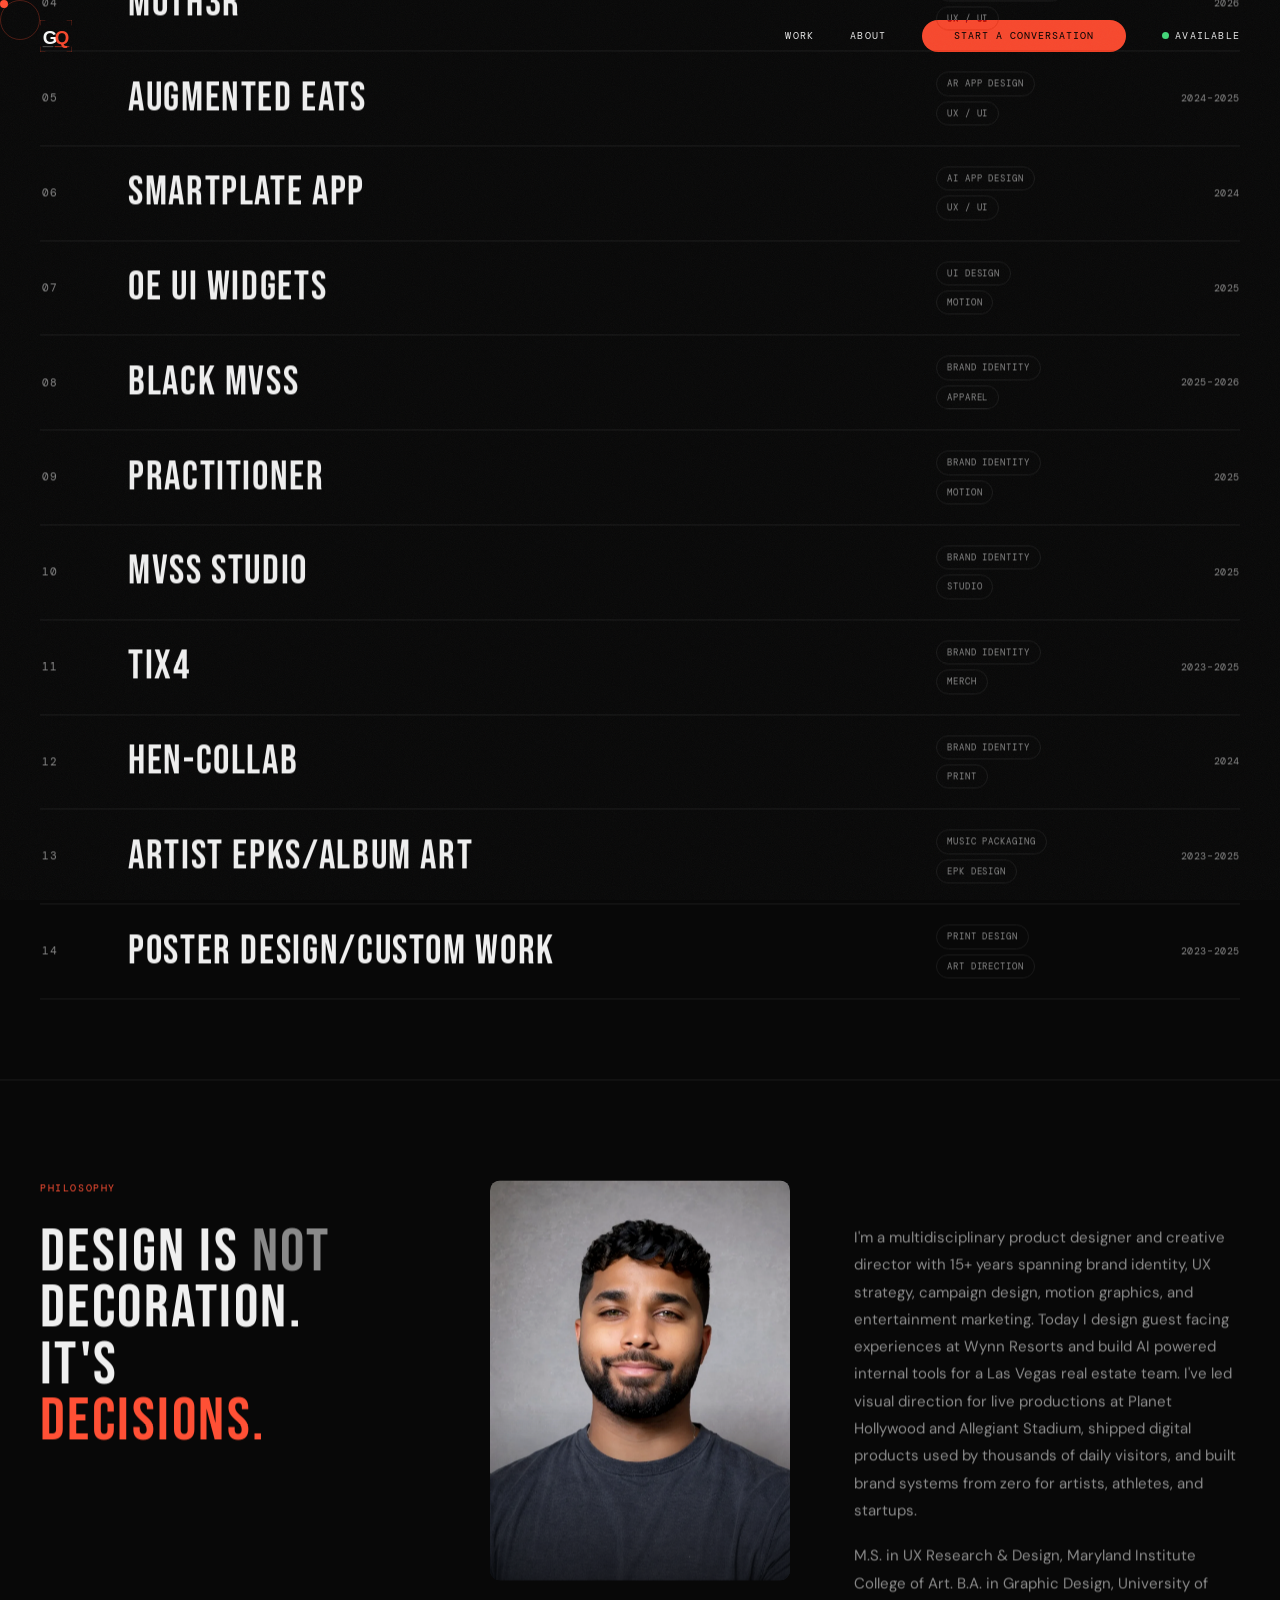
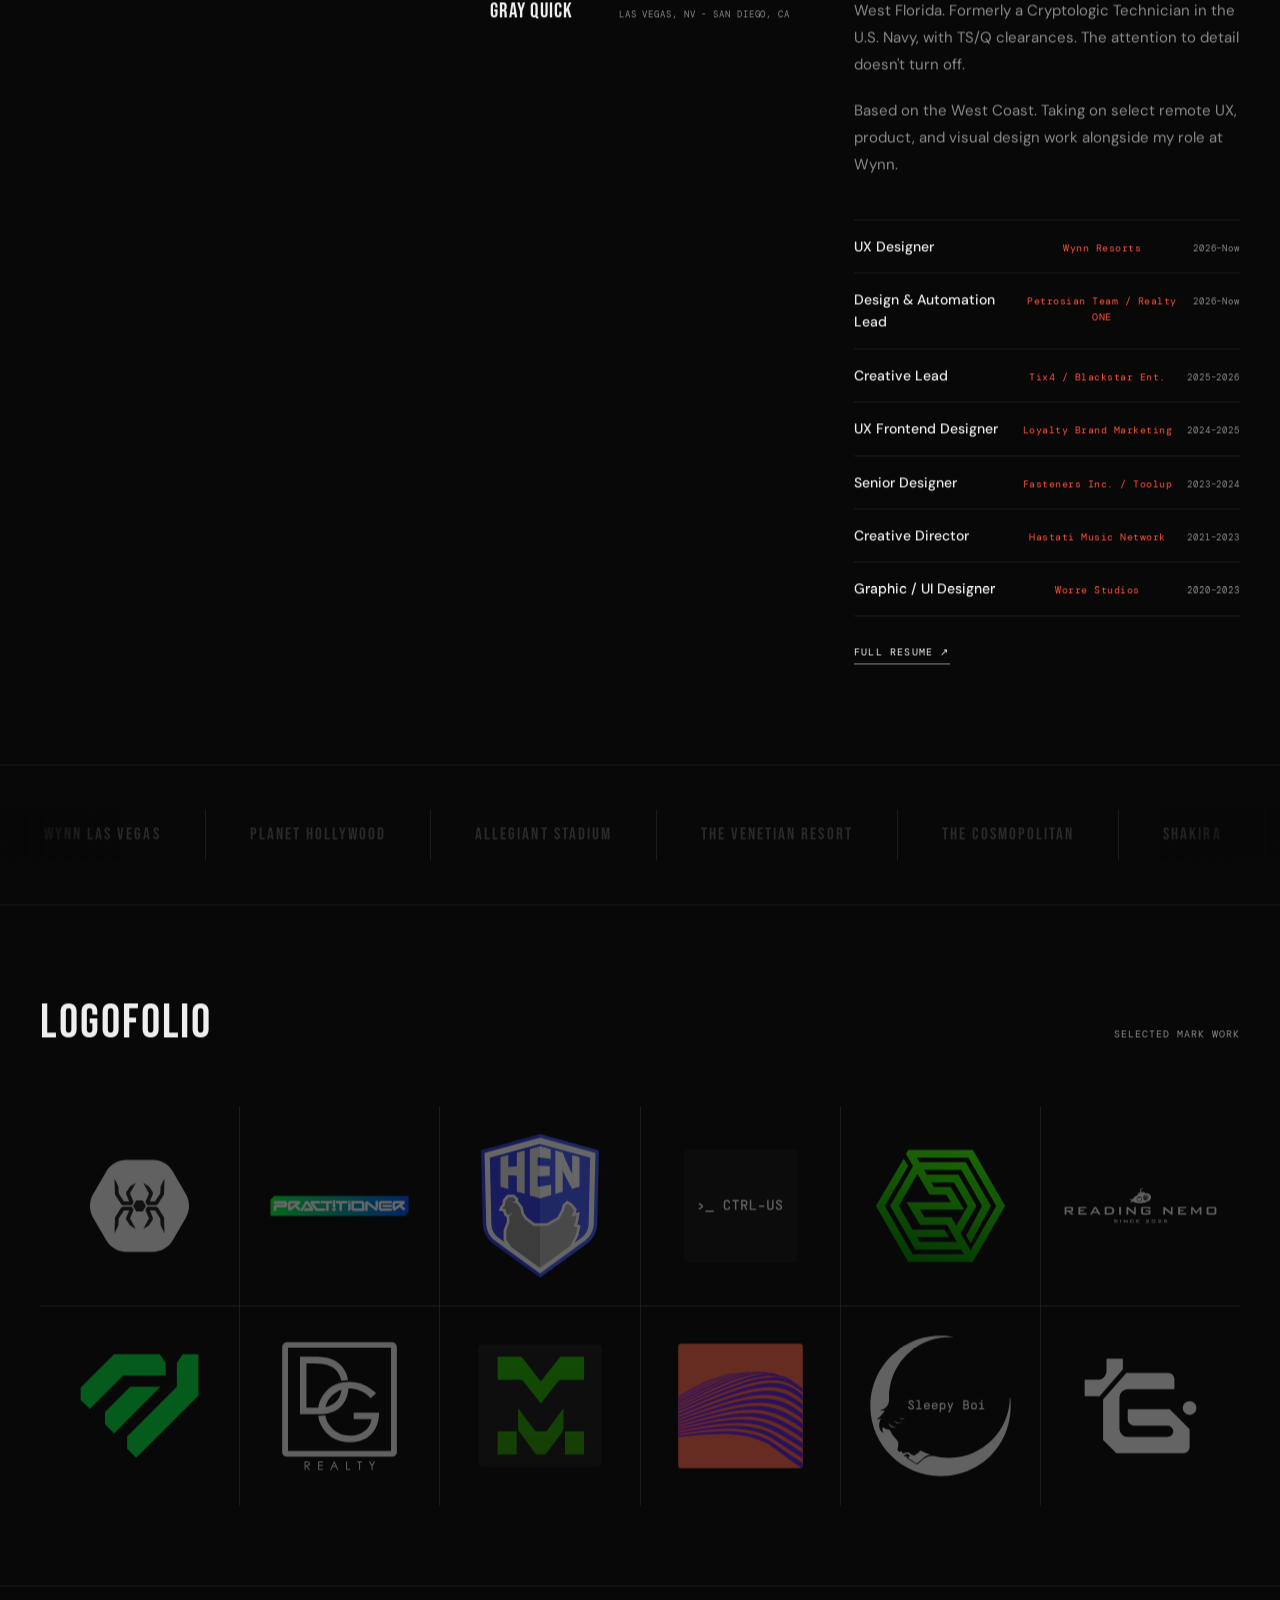
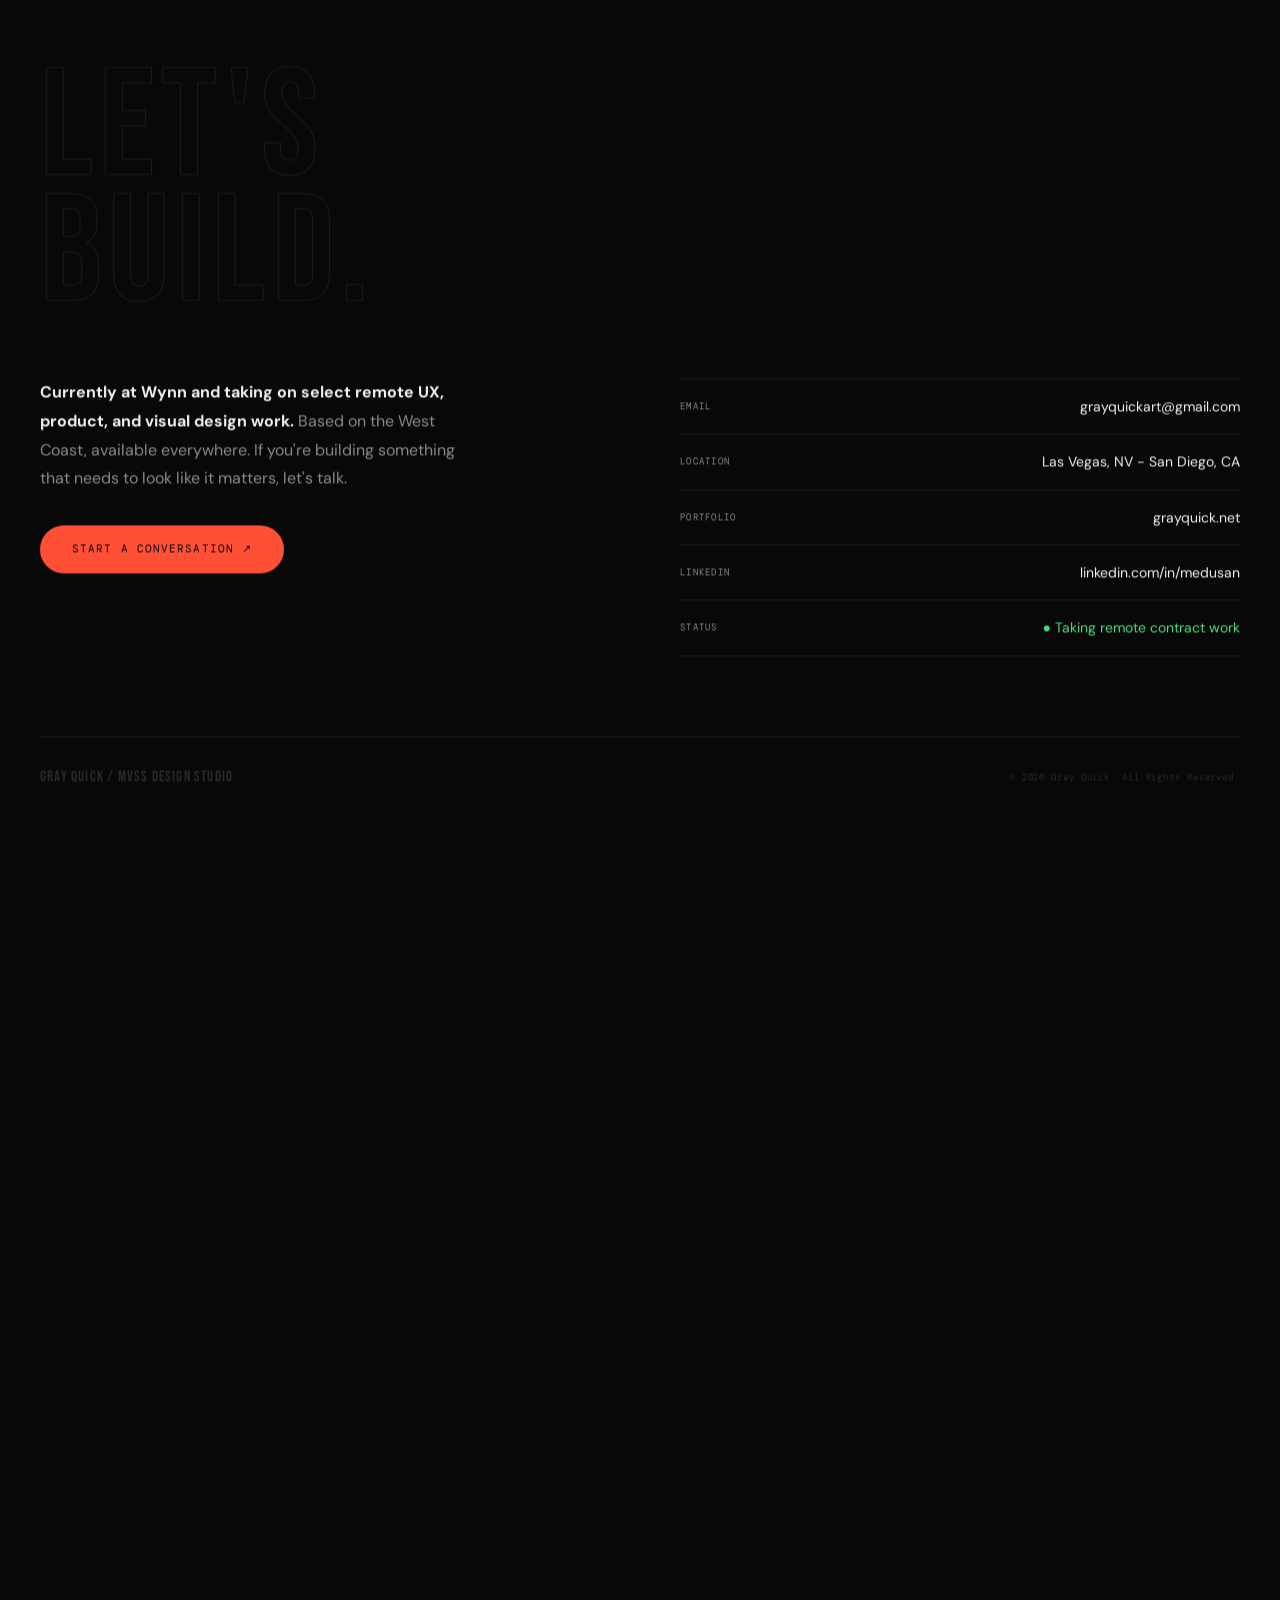
==== commit 028e46d3: "Fix scroll lag: downscale oversized images, idle the scroll loop, batch reveal checks Co-Authored-By" ====
--- a/index.html
+++ b/index.html
@@ -511,13 +511,18 @@
           window.scrollTo(0, 0);
         };
 
-        (function tick() {
+        var lastSy = -1, lastReveal = 0;
+        (function tick(now) {
           sy = lerp(sy, ty, 0.12);
           if (Math.abs(sy - ty) < 0.08) sy = ty;
-          swrap.style.transform = 'translateY(' + (-sy) + 'px)';
-          revealCheck(sy);
+          if (sy !== lastSy) {
+            swrap.style.transform = 'translate3d(0,' + (-sy) + 'px,0)';
+            lastSy = sy;
+            if (!now || now - lastReveal > 120) { revealCheck(sy); lastReveal = now || 0; }
+          }
           requestAnimationFrame(tick);
         })();
+        window.addEventListener('scroll', function () { lastSy = -1; }, { passive: true });
 
       } else {
         window.addEventListener('scroll', function () { revealCheck(0); }, { passive: true });
@@ -534,8 +539,10 @@
       });
 
       (function ringTick() {
-        rx = lerp(rx, mx, 0.18); ry = lerp(ry, my, 0.18);
-        ring.style.transform = 'translate3d(' + (rx - 20) + 'px,' + (ry - 20) + 'px,0)';
+        if (Math.abs(rx - mx) > 0.1 || Math.abs(ry - my) > 0.1) {
+          rx = lerp(rx, mx, 0.18); ry = lerp(ry, my, 0.18);
+          ring.style.transform = 'translate3d(' + (rx - 20) + 'px,' + (ry - 20) + 'px,0)';
+        }
         requestAnimationFrame(ringTick);
       })();
 
@@ -670,14 +677,14 @@
       /* ── REVEAL ── */
       function revealCheck(scrollY) {
         var vh = window.innerHeight;
-        document.querySelectorAll('.reveal:not(.in)').forEach(function (el) {
-          if (el.getBoundingClientRect().top < vh * 0.9) el.classList.add('in');
-        });
-        document.querySelectorAll('.work-row:not(.in)').forEach(function (el, i) {
-          if (el.getBoundingClientRect().top < vh * 0.9) {
-            setTimeout(function () { el.classList.add('in'); }, i * 50);
-          }
-        });
+        var rv = document.querySelectorAll('.reveal:not(.in)');
+        var wr = document.querySelectorAll('.work-row:not(.in)');
+        if (!rv.length && !wr.length) return;
+        var hitR = [], hitW = [];
+        rv.forEach(function (el) { if (el.getBoundingClientRect().top < vh * 0.9) hitR.push(el); });
+        wr.forEach(function (el) { if (el.getBoundingClientRect().top < vh * 0.9) hitW.push(el); });
+        hitR.forEach(function (el) { el.classList.add('in'); });
+        hitW.forEach(function (el, i) { setTimeout(function () { el.classList.add('in'); }, i * 50); });
       }
       setTimeout(function () { revealCheck(0); }, 300);
 
@@ -989,7 +996,7 @@
         var gH = '';
         d.galleries.forEach(function (g) {
           var imgs = g.imgs.map(function (s) {
-            return '<img src="' + s + '" alt="" loading="lazy">';
+            return '<img src="' + s + '" alt="" loading="lazy" decoding="async">';
           }).join('');
           gH += '<div class="cs-gal ' + g.c + '"' + (g.style ? ' style="' + g.style + '"' : '') + '>' + imgs + '</div>';
         });
@@ -1036,7 +1043,7 @@
           '<div class="cs-h1">' + titleH + '</div>' +
           '<div class="cs-meta">' + mH + '</div>' +
           '</div>' +
-          '<div class="cs-hero-img"><img src="' + d.hero + '" alt="" loading="lazy"></div>' +
+          '<div class="cs-hero-img"><img src="' + d.hero + '" alt="" decoding="async"></div>' +
           '<div class="cs-body">' +
           '<div class="cs-overview">' +
           '<div class="cs-ov-lbl">Overview</div>' +
@@ -1176,6 +1183,7 @@
       });
 
       function tick() {
+        requestAnimationFrame(tick);
         ctx.clearRect(0, 0, W, H);
 
         for (var i = 0; i < particles.length; i++) {
@@ -1208,8 +1216,6 @@
             p.reset(false);
           }
         }
-
-        requestAnimationFrame(tick);
       }
 
       window.addEventListener('resize', resize);
